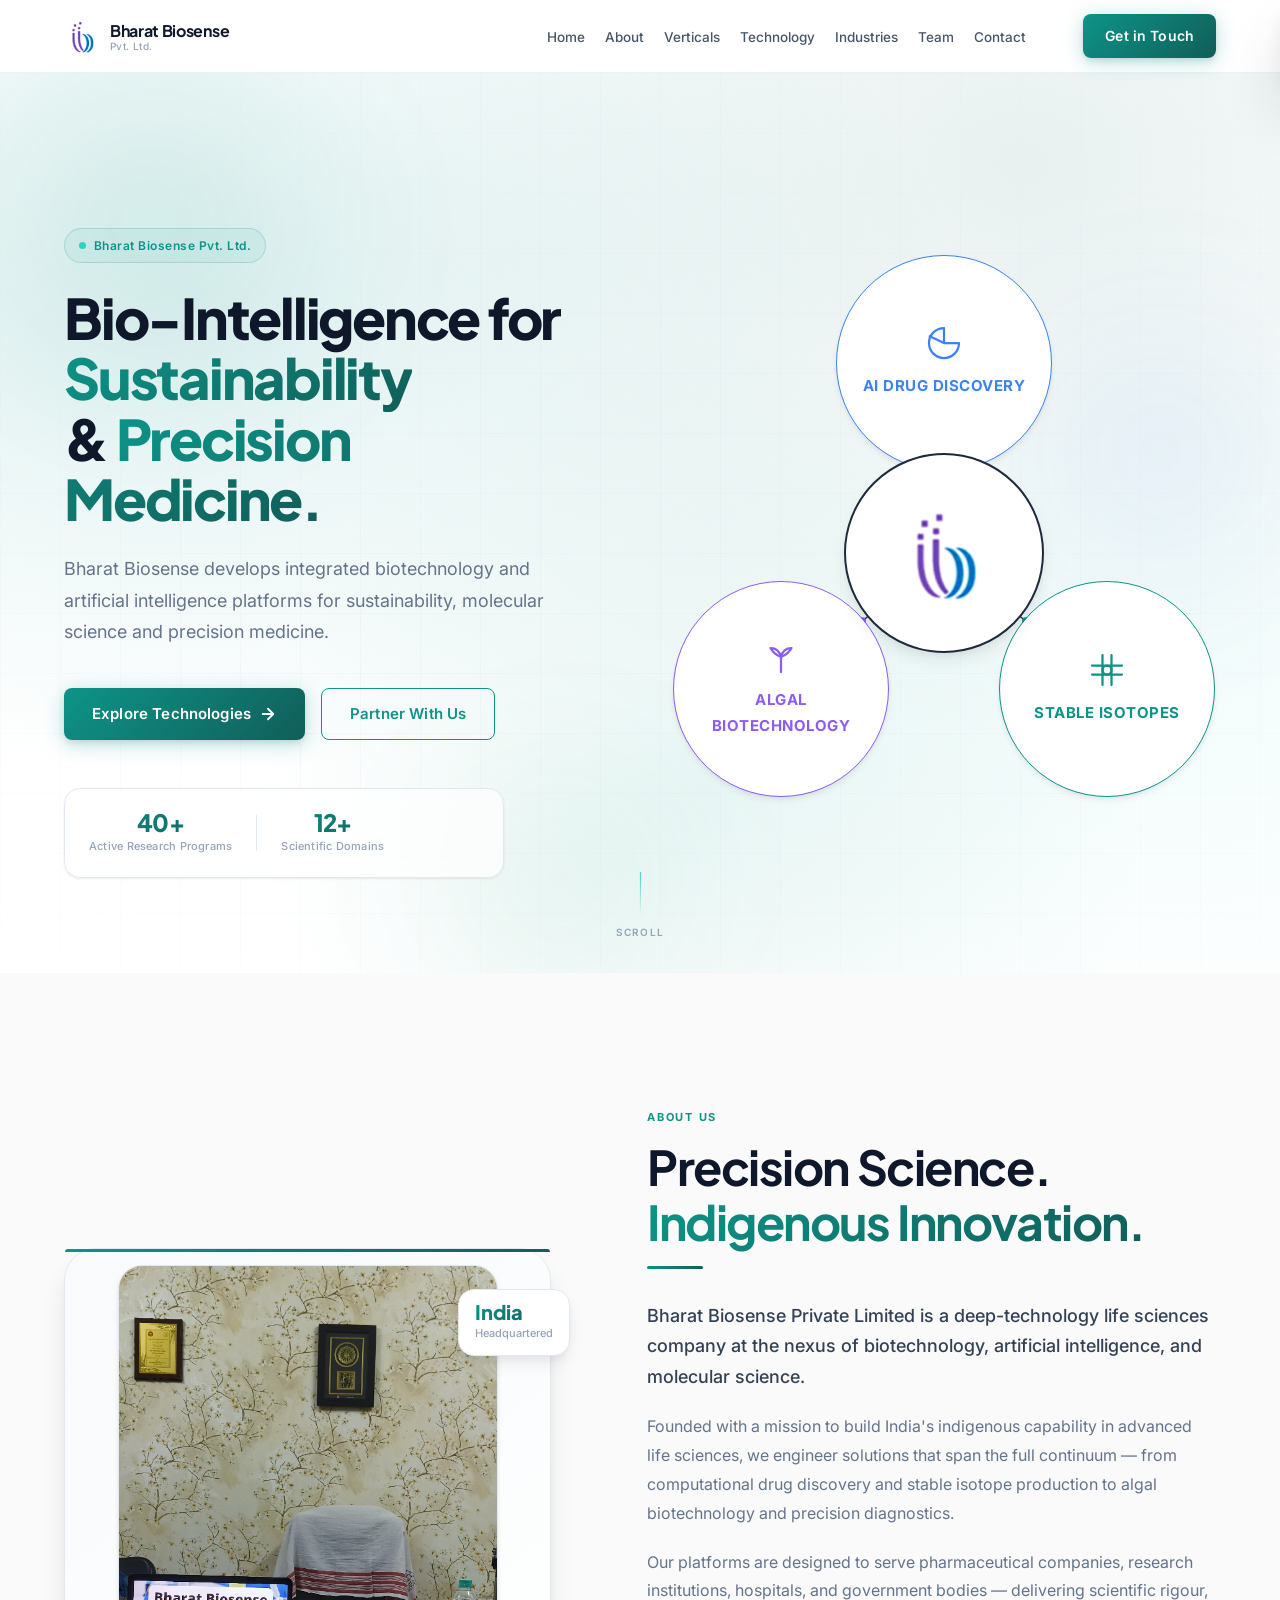
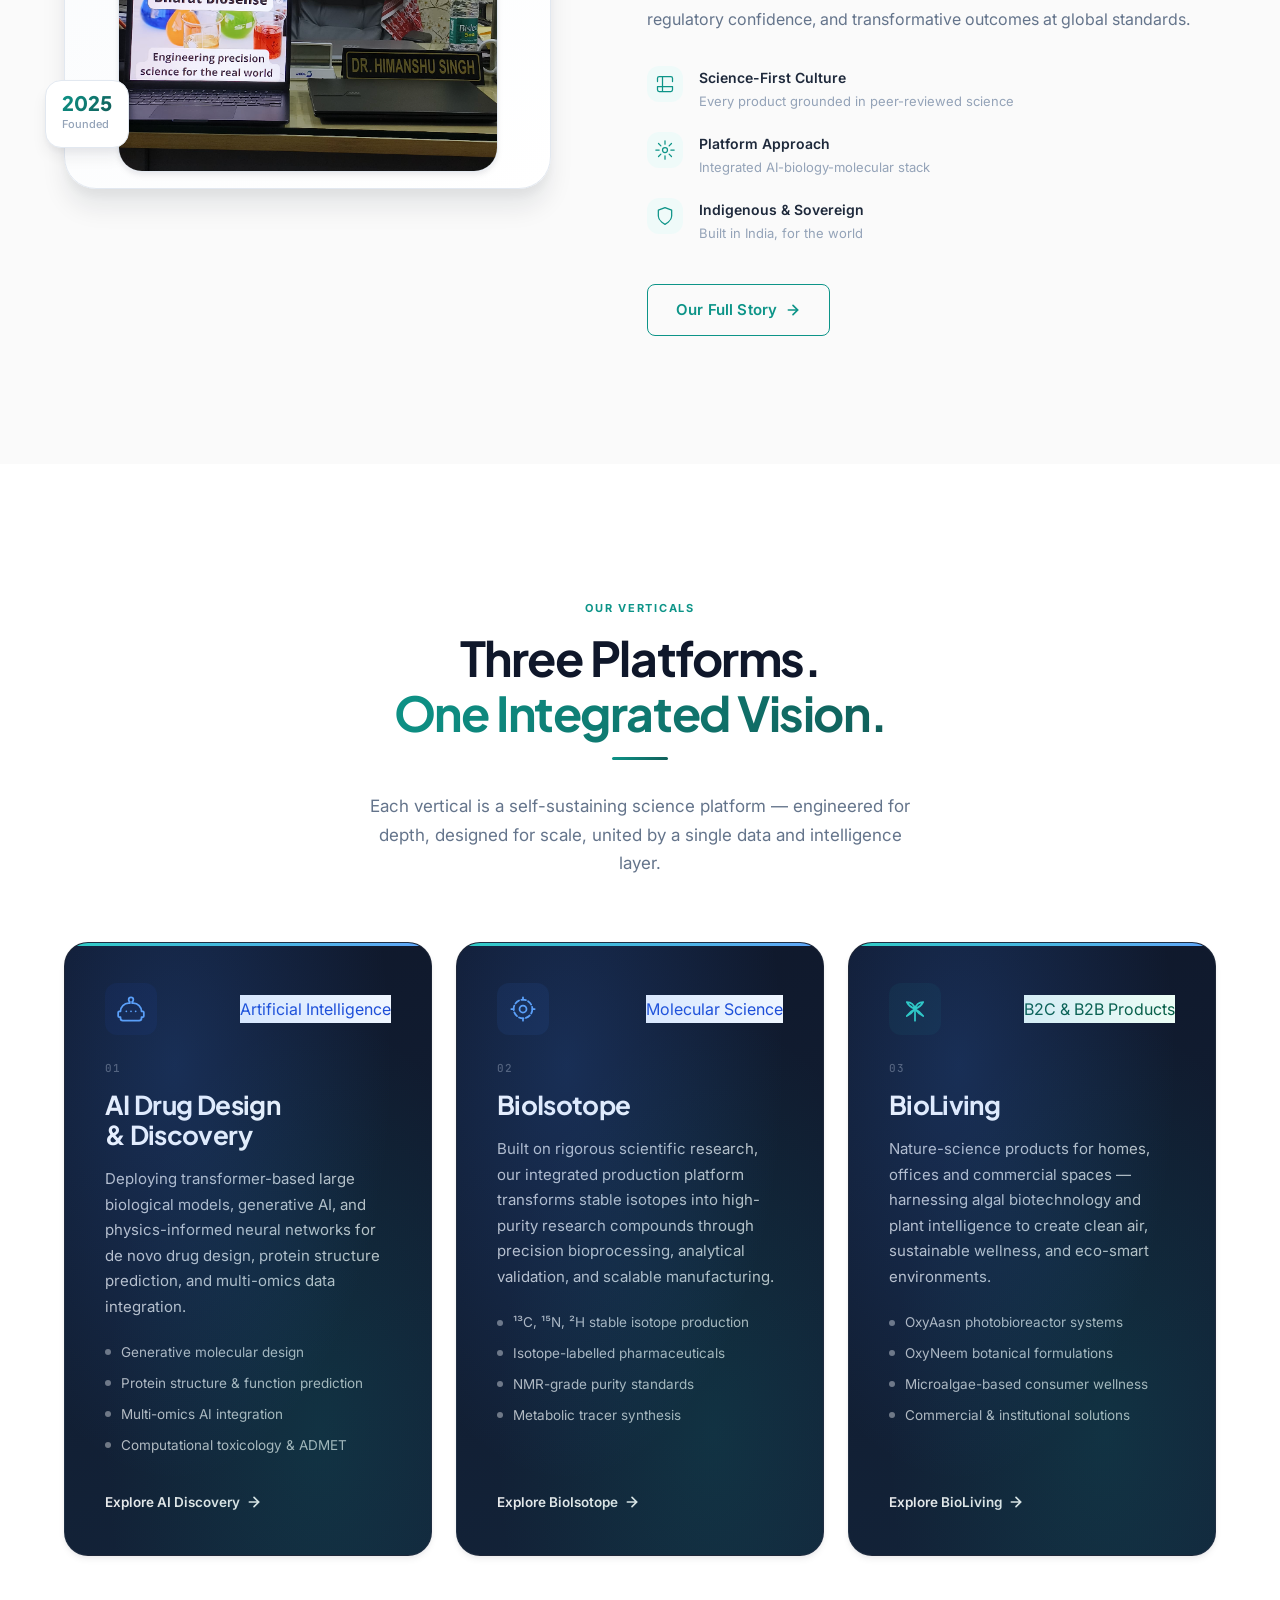
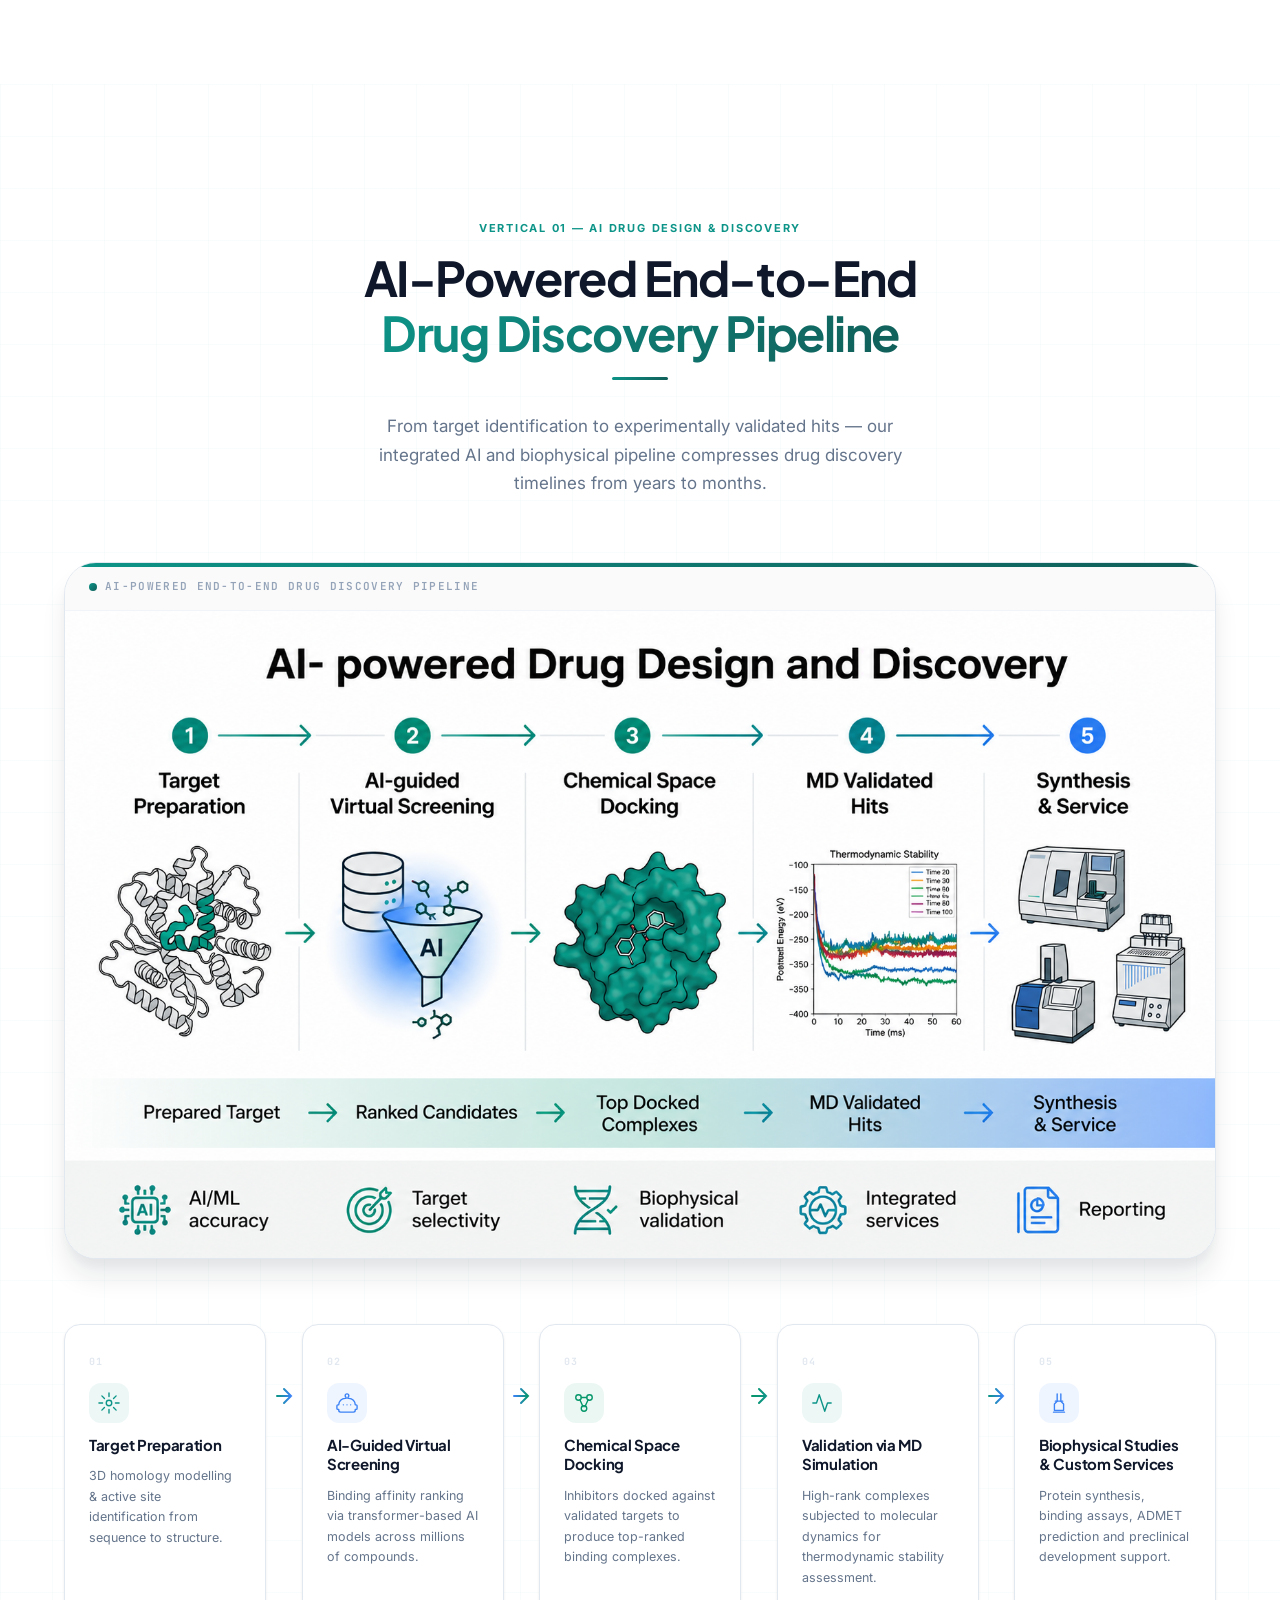
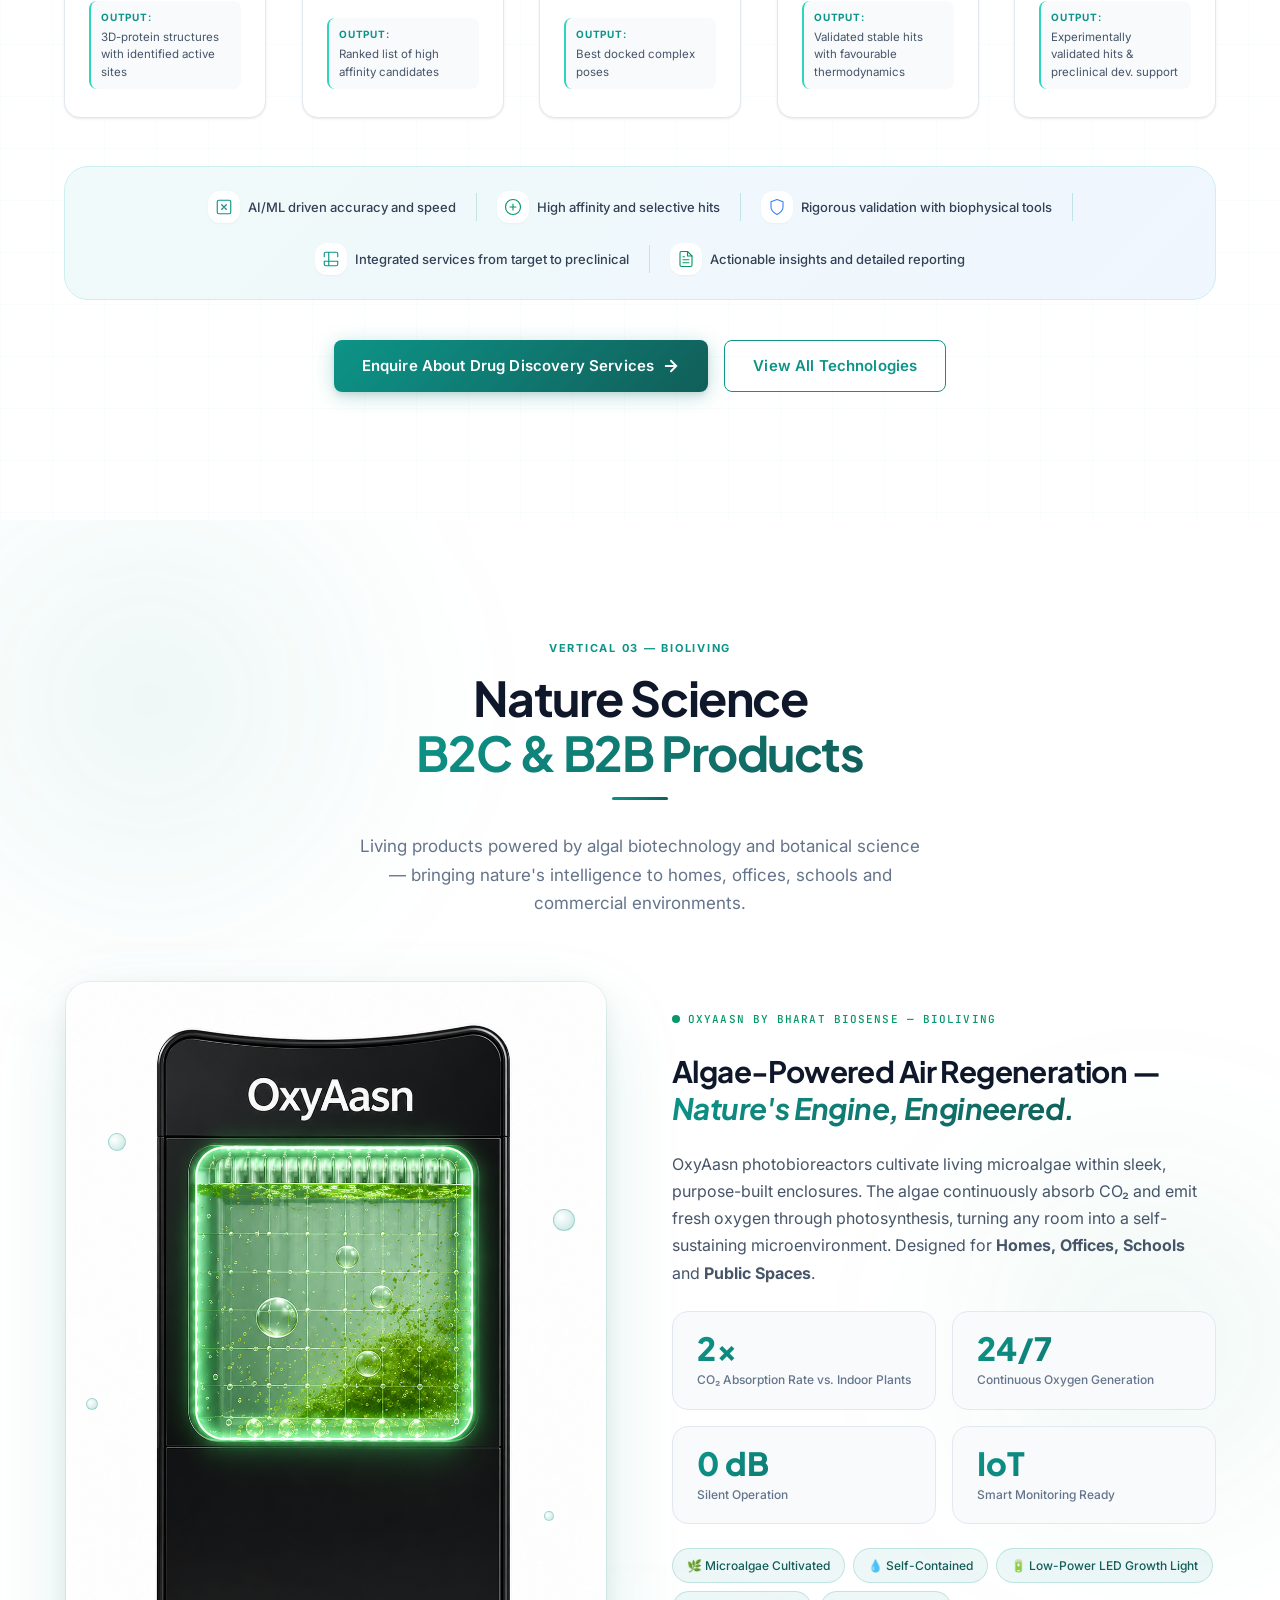
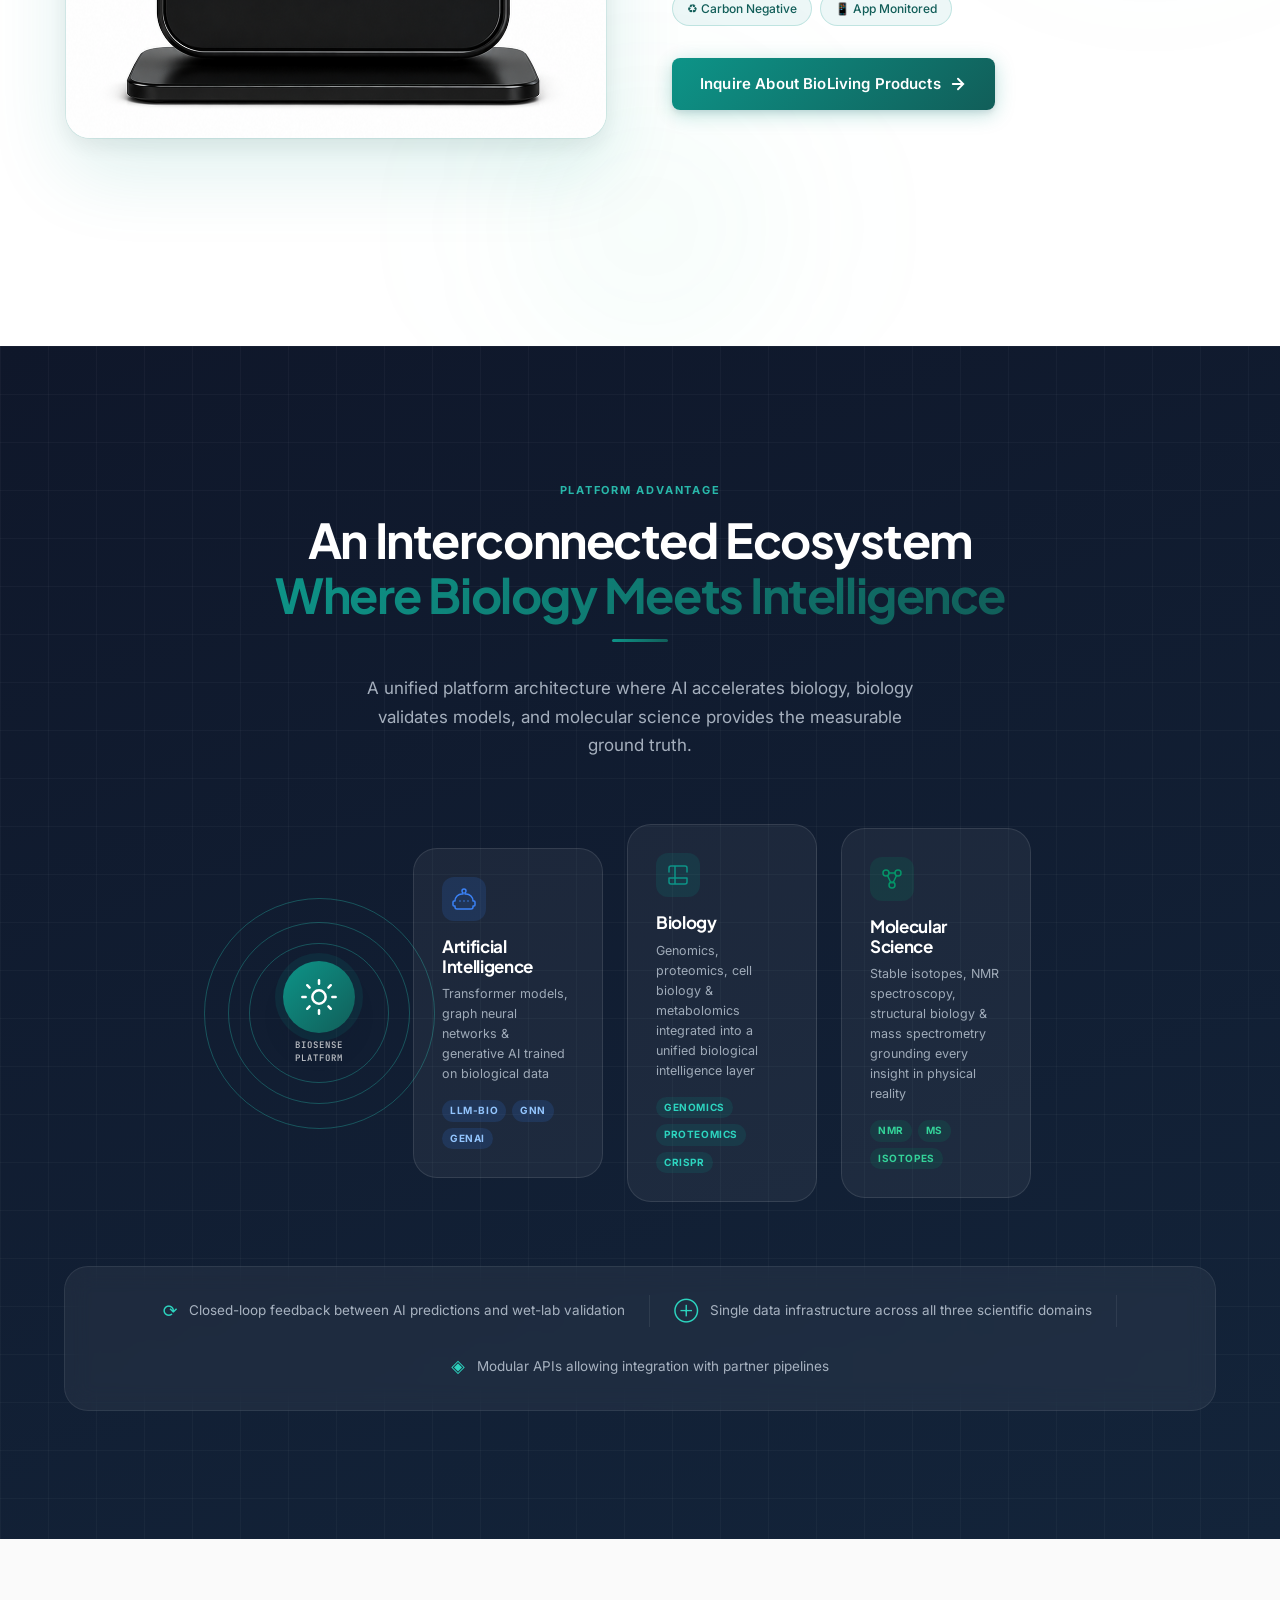
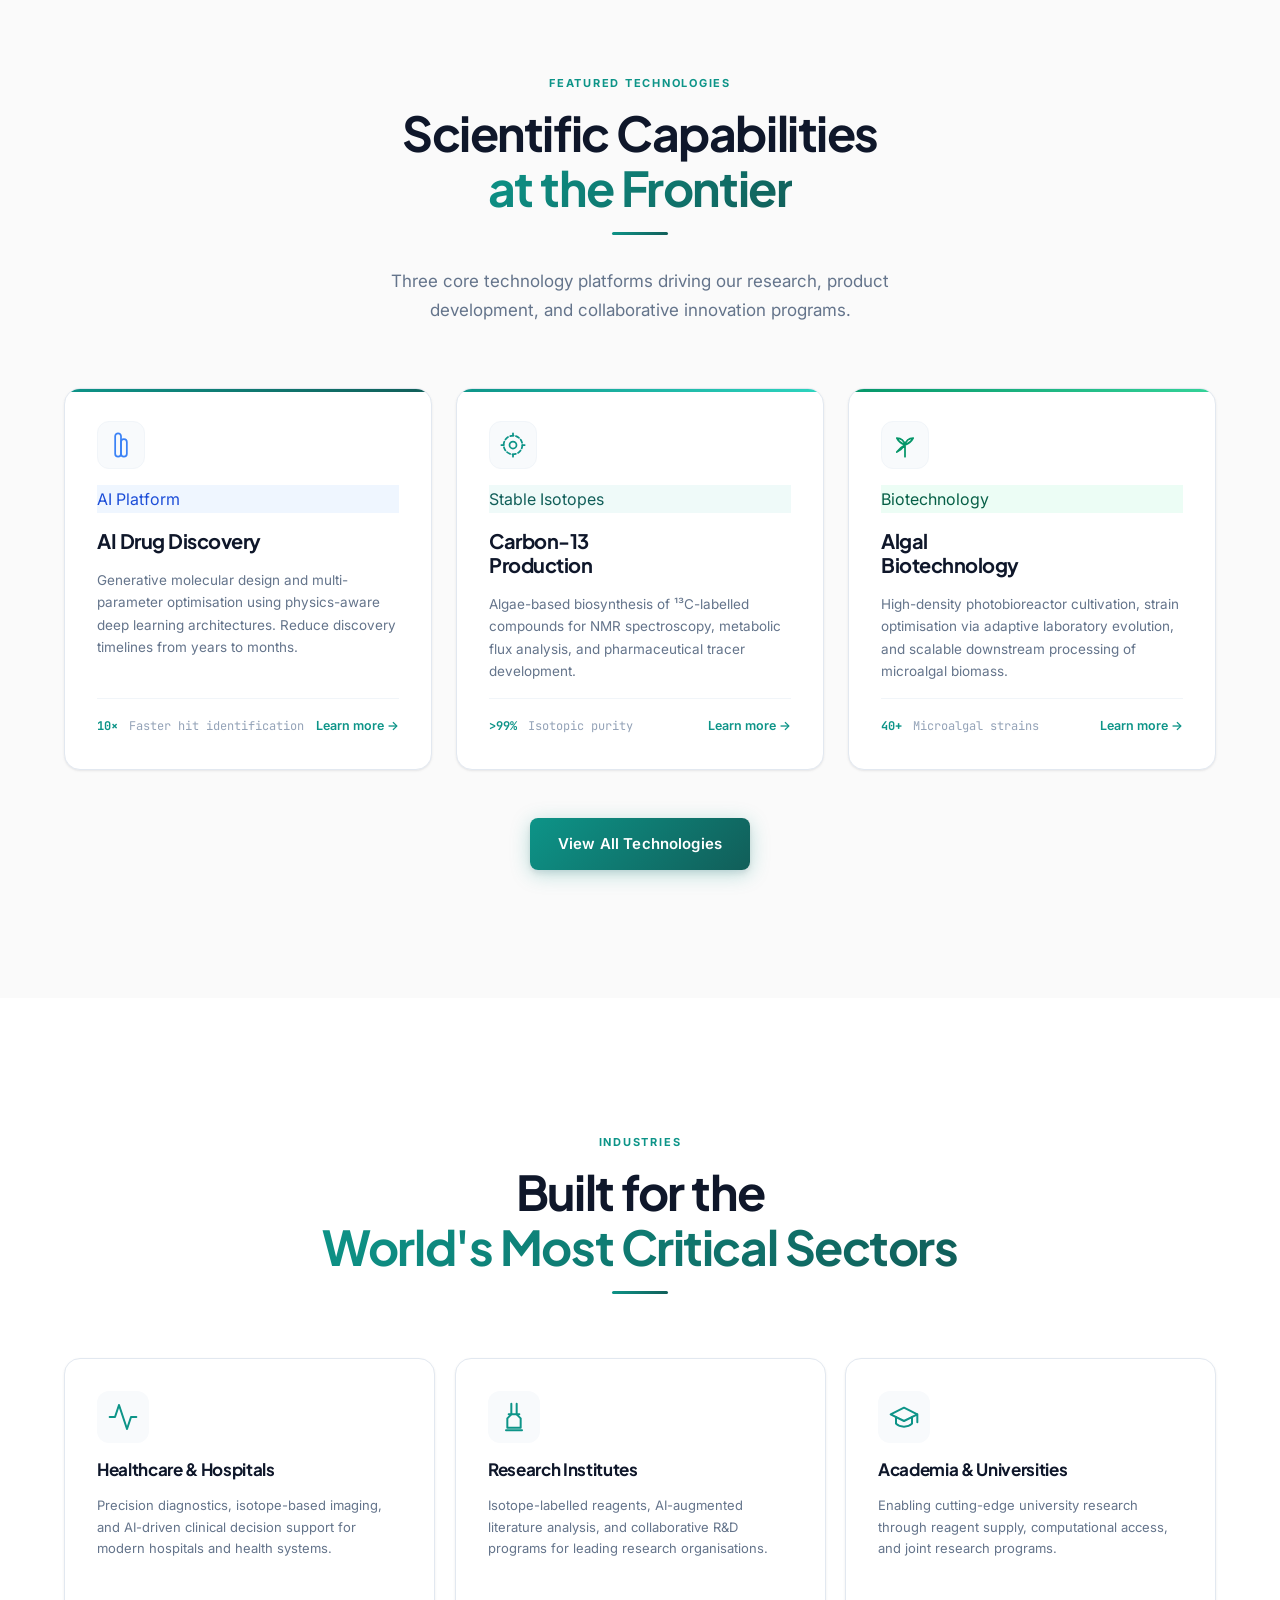
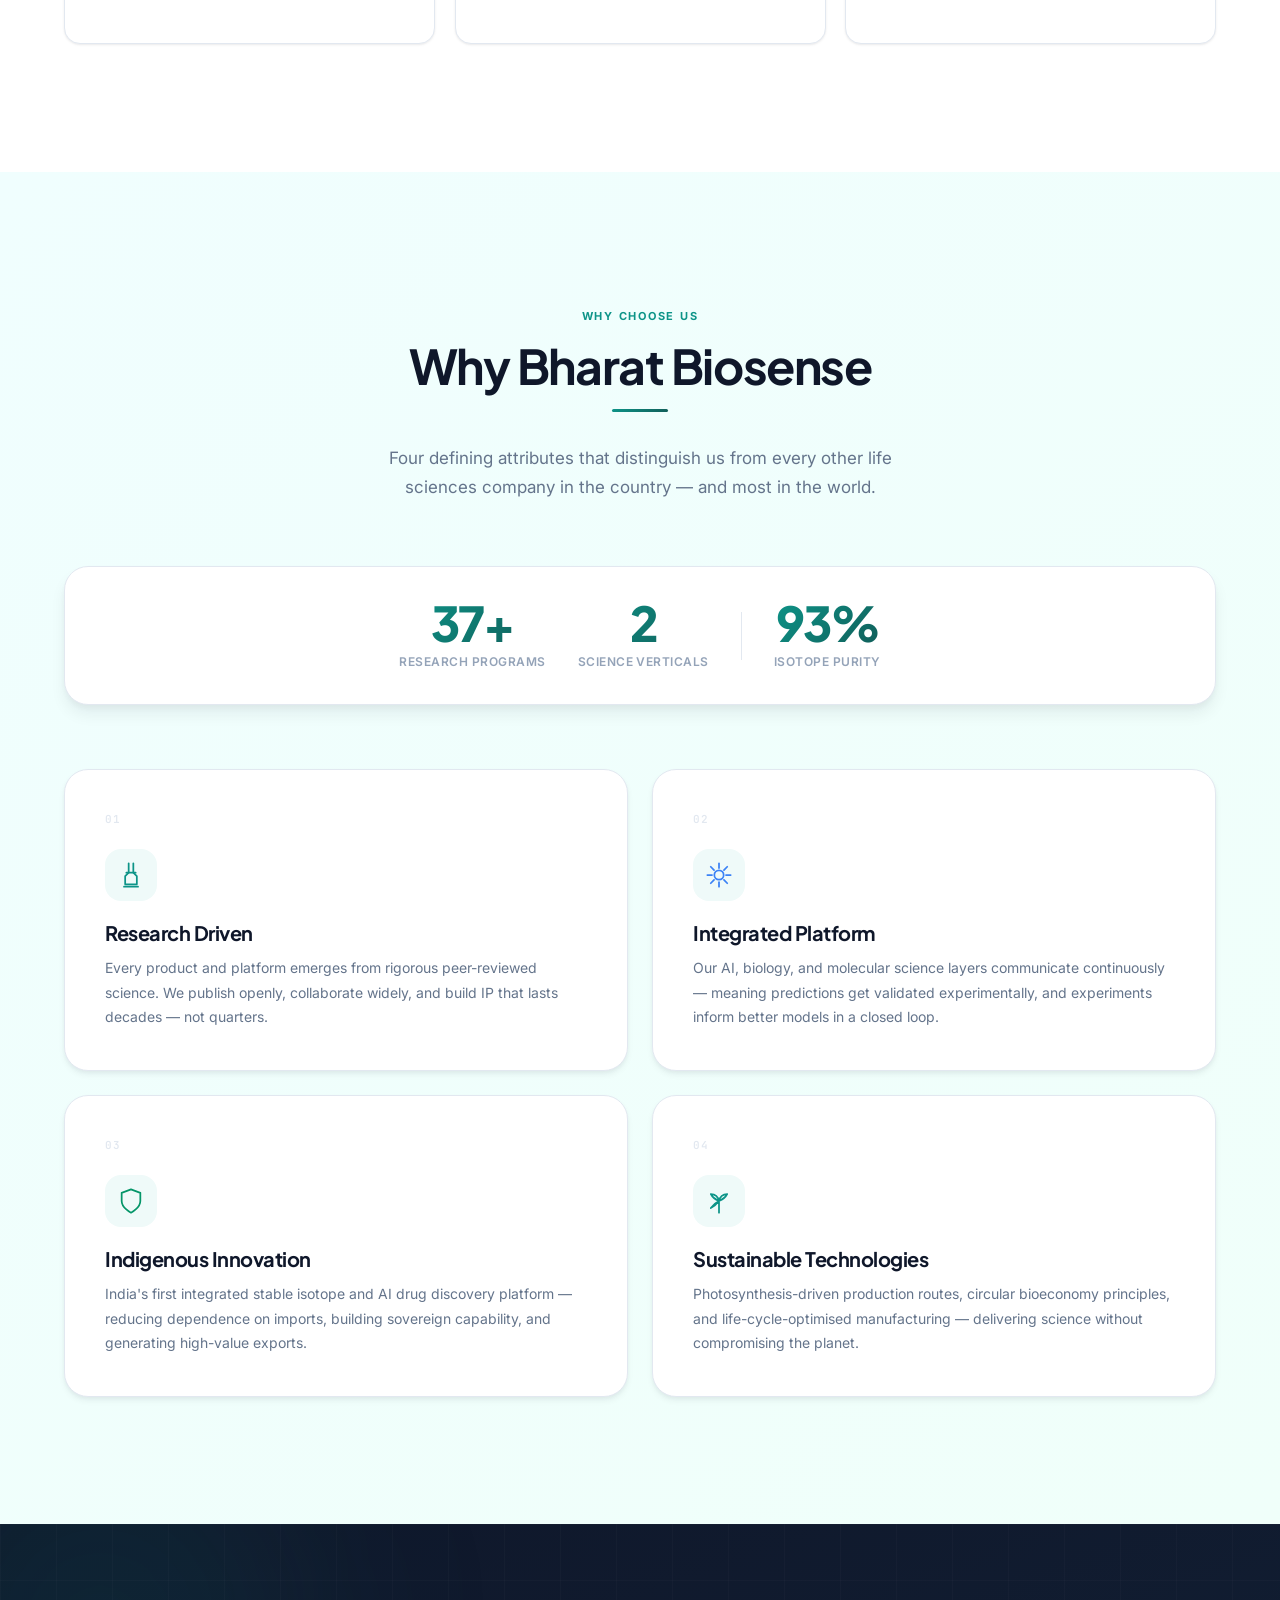
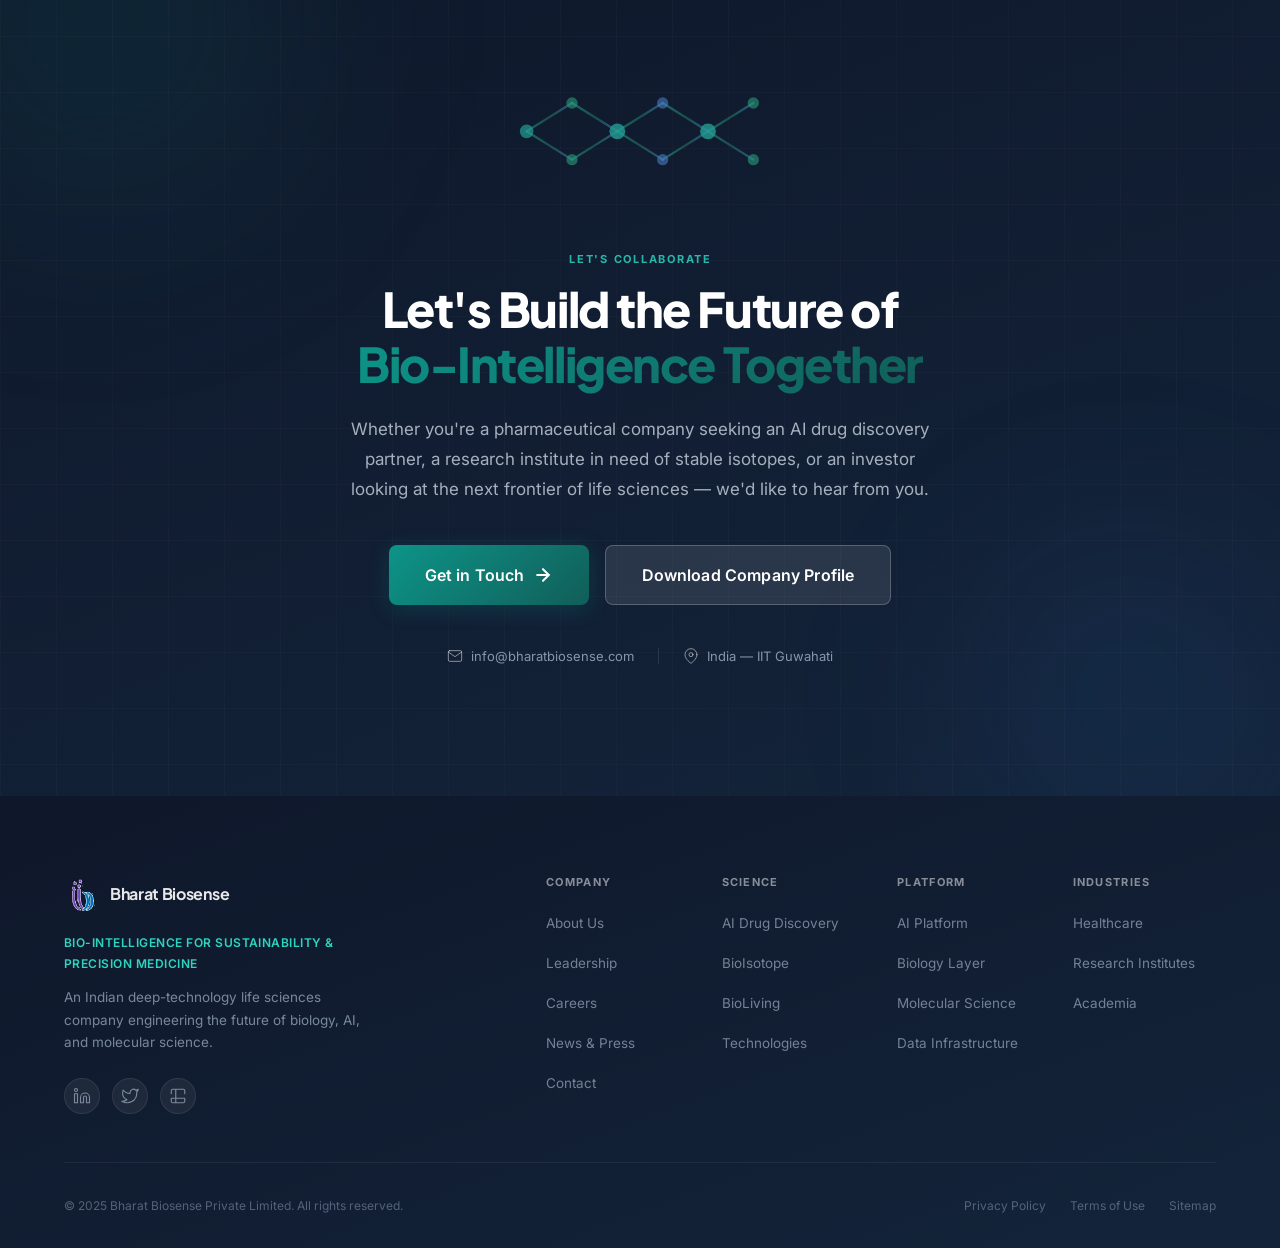
==== index.html @ 7d3f92f1 "Initial commit" ====
<!DOCTYPE html>
<html lang="en">
<head>
  <meta charset="UTF-8" />
  <meta name="viewport" content="width=device-width, initial-scale=1.0" />
  <title>Bharat Biosense Pvt. Ltd. — AI-Powered Drug Discovery, Stable Isotopes & Algal Biotechnology</title>
  <meta name="description" content="Bharat Biosense develops integrated biotechnology and artificial intelligence platforms for sustainability, molecular science and precision medicine." />
  <meta property="og:title" content="Bharat Biosense — Bio-Intelligence for Sustainability & Precision Medicine" />
  <meta property="og:description" content="Integrated biotechnology and AI platforms transforming drug discovery, stable isotopes, and environmental sustainability." />
  <meta property="og:type" content="website" />
  <link rel="preconnect" href="https://fonts.googleapis.com" />
  <link rel="preconnect" href="https://fonts.gstatic.com" crossorigin />
  <link href="https://fonts.googleapis.com/css2?family=Inter:wght@300;400;500;600&family=JetBrains+Mono:wght@400;500&family=Plus+Jakarta+Sans:wght@400;500;600;700;800&display=swap" rel="stylesheet" />
  <link rel="stylesheet" href="css/tokens.css" />
  <link rel="stylesheet" href="css/base.css" />
  <link rel="stylesheet" href="css/components.css" />
  <link rel="stylesheet" href="css/nav.css" />
  <link rel="stylesheet" href="css/sections.css" />
  <link rel="stylesheet" href="css/animations.css" />
  <link rel="stylesheet" href="css/responsive.css" />
</head>
<body>

  <!-- Skip to content -->
  <a href="#main-content" class="skip-link">Skip to main content</a>

  <!-- Dynamic Scroll Progress Indicator -->
  <div class="scroll-progress-bar" id="scroll-progress-bar" aria-hidden="true"></div>

  <!-- ═══════════════════════════════════════
       NAVIGATION
  ═══════════════════════════════════════ -->
  <header class="nav-wrapper" id="site-nav" role="banner">
    <nav class="nav-container" aria-label="Main navigation">
      <!-- Logo -->
      <a href="/" class="nav-logo" aria-label="Bharat Biosense — Home">
        <div class="nav-logo-icon" aria-hidden="true">
          <img src="assets/images/logo_transparent.png" alt="Bharat Biosense Logo" width="36" height="36" style="object-fit: contain;" />
        </div>
        <div class="nav-logo-text">
          <span class="nav-logo-name">Bharat Biosense</span>
          <span class="nav-logo-tag">Pvt. Ltd.</span>
        </div>
      </a>

      <!-- Desktop links -->
      <ul class="nav-links" role="list">
        <li><a href="#" class="nav-link nav-link-active">Home</a></li>
        <li><a href="#about" class="nav-link">About</a></li>
        <li><a href="#verticals" class="nav-link">Verticals</a></li>
        <li><a href="#platform" class="nav-link">Technology</a></li>
        <li><a href="#industries" class="nav-link">Industries</a></li>
        <li><a href="team.html" class="nav-link">Team</a></li>
        <li><a href="#cta" class="nav-link">Contact</a></li>
      </ul>

      <!-- CTA -->
      <div class="nav-actions">
        <a href="#cta" class="btn btn-primary btn-md" id="nav-cta">Get in Touch</a>
        <!-- Hamburger -->
        <button class="nav-hamburger" id="nav-hamburger" aria-expanded="false" aria-controls="mobile-menu" aria-label="Open menu">
          <span class="hamburger-line"></span>
          <span class="hamburger-line"></span>
          <span class="hamburger-line"></span>
        </button>
      </div>
    </nav>

    <!-- Mobile Menu -->
    <div class="mobile-menu" id="mobile-menu" role="dialog" aria-modal="true" aria-label="Mobile navigation">
      <div class="mobile-menu-header">
        <a href="/" class="nav-logo" aria-label="Bharat Biosense — Home">
          <div class="nav-logo-icon" aria-hidden="true">
            <img src="assets/images/logo_transparent.png" alt="Bharat Biosense Logo" width="36" height="36" style="object-fit: contain;" />
          </div>
          <span class="nav-logo-name">Bharat Biosense</span>
        </a>
        <button class="mobile-close" id="mobile-close" aria-label="Close menu">
          <svg width="24" height="24" viewBox="0 0 24 24" fill="none" stroke="currentColor" stroke-width="2" stroke-linecap="round"><line x1="18" y1="6" x2="6" y2="18"/><line x1="6" y1="6" x2="18" y2="18"/></svg>
        </button>
      </div>

      <!-- Mobile section categories -->
      <div class="mobile-menu-section">
        <div class="mobile-menu-category">Explore</div>
        <ul class="mobile-nav-links" role="list">
          <li>
            <a href="#" class="mobile-nav-link">
              <svg width="18" height="18" viewBox="0 0 24 24" fill="none" stroke="currentColor" stroke-width="1.5" stroke-linecap="round" aria-hidden="true"><path d="M3 9l9-7 9 7v11a2 2 0 0 1-2 2H5a2 2 0 0 1-2-2z"/><polyline points="9 22 9 12 15 12 15 22"/></svg>
              <span>Home</span>
            </a>
          </li>
          <li>
            <a href="#about" class="mobile-nav-link">
              <svg width="18" height="18" viewBox="0 0 24 24" fill="none" stroke="currentColor" stroke-width="1.5" stroke-linecap="round" aria-hidden="true"><circle cx="12" cy="8" r="4"/><path d="M4 20c0-4 3.6-7 8-7s8 3 8 7"/></svg>
              <span>About Us</span>
            </a>
          </li>
          <li>
            <a href="#verticals" class="mobile-nav-link">
              <svg width="18" height="18" viewBox="0 0 24 24" fill="none" stroke="currentColor" stroke-width="1.5" stroke-linecap="round" aria-hidden="true"><rect x="3" y="3" width="7" height="7"/><rect x="14" y="3" width="7" height="7"/><rect x="14" y="14" width="7" height="7"/><rect x="3" y="14" width="7" height="7"/></svg>
              <span>Our Verticals</span>
            </a>
          </li>
          <li>
            <a href="team.html" class="mobile-nav-link">
              <svg width="18" height="18" viewBox="0 0 24 24" fill="none" stroke="currentColor" stroke-width="1.5" stroke-linecap="round" aria-hidden="true"><path d="M17 21v-2a4 4 0 0 0-4-4H5a4 4 0 0 0-4 4v2"/><circle cx="9" cy="7" r="4"/><path d="M23 21v-2a4 4 0 0 0-3-3.87"/><path d="M16 3.13a4 4 0 0 1 0 7.75"/></svg>
              <span>Our Team</span>
            </a>
          </li>
        </ul>
      </div>

      <div class="mobile-menu-section">
        <div class="mobile-menu-category">Science</div>
        <ul class="mobile-nav-links" role="list">
          <li>
            <a href="#drug-discovery" class="mobile-nav-link">
              <svg width="18" height="18" viewBox="0 0 24 24" fill="none" stroke="#3B82F6" stroke-width="1.5" stroke-linecap="round" aria-hidden="true"><path d="M9.5 2A2.5 2.5 0 0 1 12 4.5v15a2.5 2.5 0 0 1-5 0v-15A2.5 2.5 0 0 1 9.5 2z"/><path d="M14.5 7A2.5 2.5 0 0 1 17 9.5v10a2.5 2.5 0 0 1-5 0v-10A2.5 2.5 0 0 1 14.5 7z"/></svg>
              <span>AI Drug Discovery</span>
            </a>
          </li>
          <li>
            <a href="#bioisotope-solution" class="mobile-nav-link">
              <svg width="18" height="18" viewBox="0 0 24 24" fill="none" stroke="#0D9488" stroke-width="1.5" stroke-linecap="round" aria-hidden="true"><circle cx="12" cy="12" r="3"/><circle cx="12" cy="12" r="8" stroke-dasharray="4 2"/></svg>
              <span>BioIsotope</span>
            </a>
          </li>
          <li>
            <a href="#bioliving" class="mobile-nav-link">
              <svg width="18" height="18" viewBox="0 0 24 24" fill="none" stroke="#059669" stroke-width="1.5" stroke-linecap="round" aria-hidden="true"><path d="M12 22V12"/><path d="M12 12C12 12 7 10 5 6c3 0 6 1.5 7 6z"/><path d="M12 12C12 12 17 10 19 6c-3 0-6 1.5-7 6z"/></svg>
              <span>BioLiving Products</span>
            </a>
          </li>
          <li>
            <a href="#platform" class="mobile-nav-link">
              <svg width="18" height="18" viewBox="0 0 24 24" fill="none" stroke="currentColor" stroke-width="1.5" stroke-linecap="round" aria-hidden="true"><circle cx="12" cy="12" r="4"/><path d="M12 2v2M12 20v2M2 12h2M20 12h2"/></svg>
              <span>Technology</span>
            </a>
          </li>
          <li>
            <a href="#industries" class="mobile-nav-link">
              <svg width="18" height="18" viewBox="0 0 24 24" fill="none" stroke="currentColor" stroke-width="1.5" stroke-linecap="round" aria-hidden="true"><rect x="2" y="7" width="20" height="14" rx="2"/><path d="M16 7V5a2 2 0 0 0-4 0v2M8 7V5a2 2 0 0 0-4 0v2"/></svg>
              <span>Industries</span>
            </a>
          </li>
        </ul>
      </div>

      <a href="#cta" class="btn btn-primary btn-lg mobile-cta">Get in Touch</a>
    </div>
    <div class="mobile-overlay" id="mobile-overlay"></div>
  </header>

  <!-- ═══════════════════════════════════════
       MAIN CONTENT
  ═══════════════════════════════════════ -->
  <main id="main-content">

    <!-- ══════════════════════════════════════
         SECTION 1 — HERO
    ══════════════════════════════════════ -->
    <section class="hero-section" id="hero" aria-label="Hero">
      <!-- Ambient background orbs -->
      <div class="hero-orbs" aria-hidden="true">
        <div class="orb orb-1"></div>
        <div class="orb orb-2"></div>
        <div class="orb orb-3"></div>
      </div>

      <!-- Mesh gradient bg -->
      <div class="hero-mesh" aria-hidden="true"></div>

      <div class="container hero-container">
        <!-- Left: Text content -->
        <div class="hero-content">
          <div class="hero-badge reveal-up" style="--delay:0ms">
            <span class="badge-dot" aria-hidden="true"></span>
            <span>Bharat Biosense Pvt. Ltd.</span>
          </div>

          <h1 class="hero-heading reveal-up" style="--delay:100ms">
            Bio-Intelligence for
            <span class="hero-heading-gradient">Sustainability</span><br/>
            &amp; <span class="hero-heading-gradient">Precision Medicine.</span>
          </h1>

          <p class="hero-subheading reveal-up" style="--delay:200ms">
            Bharat Biosense develops integrated biotechnology and artificial intelligence platforms for sustainability, molecular science and precision medicine.
          </p>

          <div class="hero-actions reveal-up" style="--delay:300ms">
            <a href="#platform" class="btn btn-primary btn-lg" id="hero-explore-btn">
              Explore Technologies
              <svg aria-hidden="true" width="18" height="18" viewBox="0 0 24 24" fill="none" stroke="currentColor" stroke-width="2.5" stroke-linecap="round" stroke-linejoin="round" class="btn-icon-trail"><path d="M5 12h14M12 5l7 7-7 7"/></svg>
            </a>
            <a href="#cta" class="btn btn-secondary btn-lg" id="hero-partner-btn">
              Partner With Us
            </a>
          </div>

          <!-- Sci-fi data strip -->
          <div class="hero-data-strip reveal-up" style="--delay:400ms" aria-label="Key metrics">
            <div class="data-item">
              <span class="data-number" data-target="40" data-suffix="+">0+</span>
              <span class="data-label">Active Research Programs</span>
            </div>
            <div class="data-divider" aria-hidden="true"></div>
            <div class="data-item">
              <span class="data-number" data-target="12" data-suffix="+">0+</span>
              <span class="data-label">Scientific Domains</span>
            </div>

          </div>
        </div>

        <!-- Right: Interactive Diagram -->
        <div class="hero-visual reveal-right" style="--delay:150ms">
          <div class="hero-diagram">
            <!-- Hub -->
            <div class="diagram-hub">
              <img src="assets/images/logo_transparent.png" alt="Bharat Biosense Logo" width="100" height="100" style="object-fit: contain;" />
            </div>

            <!-- SVG Lines -->
            <svg class="diagram-lines" viewBox="0 0 600 600" preserveAspectRatio="none">
              <!-- To Node 1 (AI Drug Discovery) -->
              <line x1="300" y1="300" x2="300" y2="70" class="diagram-line"/>
              <circle cx="300" cy="140" r="4" class="diagram-dot" fill="#3B82F6"/>
              <!-- To Node 2 (Stable Isotopes) -->
              <line x1="300" y1="300" x2="480" y2="450" class="diagram-line"/>
              <circle cx="390" cy="375" r="4" class="diagram-dot" fill="#0D9488"/>
              <!-- To Node 6 (Algal Biotechnology) -->
              <line x1="300" y1="300" x2="120" y2="450" class="diagram-line"/>
              <circle cx="210" cy="375" r="4" class="diagram-dot" fill="#8B5CF6"/>
            </svg>

            <div class="diagram-node node-1">
              <svg width="36" height="36" viewBox="0 0 24 24" fill="none" stroke="#3B82F6" stroke-width="1.5" stroke-linecap="round" stroke-linejoin="round"><path d="M12 2a10 10 0 1 0 10 10H12V2z"/><path d="M12 12L2.5 7.5"/></svg>
              <div class="diagram-node-title">AI Drug Discovery</div>
            </div>
            
            <div class="diagram-node node-2">
              <svg width="36" height="36" viewBox="0 0 24 24" fill="none" stroke="#0D9488" stroke-width="1.5" stroke-linecap="round" stroke-linejoin="round"><path d="M9 2v20M15 2v20M2 9h20M2 15h20"/><circle cx="12" cy="12" r="3"/></svg>
              <div class="diagram-node-title">Stable Isotopes</div>
            </div>

            <div class="diagram-node node-6">
              <svg width="36" height="36" viewBox="0 0 24 24" fill="none" stroke="#8B5CF6" stroke-width="1.5" stroke-linecap="round" stroke-linejoin="round"><path d="M12 22V12"/><path d="M12 12C12 12 7 10 5 6c3 0 6 1.5 7 6z"/><path d="M12 12C12 12 17 10 19 6c-3 0-6 1.5-7 6z"/></svg>
              <div class="diagram-node-title">Algal Biotechnology</div>
            </div>
          </div>
        </div>

          </div>
        </div>
      </div>

      <!-- Scroll indicator -->
      <div class="scroll-indicator" aria-hidden="true">
        <div class="scroll-indicator-line"></div>
        <span>Scroll</span>
      </div>
    </section>

    <!-- ══════════════════════════════════════
         SECTION 2 — ABOUT
    ══════════════════════════════════════ -->
    <section class="about-section section-alt" id="about" aria-label="About Bharat Biosense">
      <div class="container">
        <div class="about-grid">
          <!-- Left: Visual panel -->
          <div class="about-visual reveal-left">
            <div class="about-visual-card">
              <!-- Precision Science & Indigenous Innovation Visual -->
              <img
                src="assets/images/precision_science_biotech.jpg"
                alt="Scientist working with glowing holographic DNA double helix and bioreactors in a modern biotechnology laboratory in India"
                class="about-visual-img"
                loading="lazy"
                width="768"
                height="1024"
              />

              <!-- Overlay stat chips -->
              <div class="about-stat-chip about-stat-chip-1">
                <span class="asc-value">2025</span>
                <span class="asc-label">Founded</span>
              </div>
              <div class="about-stat-chip about-stat-chip-2">
                <span class="asc-value">India</span>
                <span class="asc-label">Headquartered</span>
              </div>
            </div>
          </div>

          <!-- Right: Text content -->
          <div class="about-content reveal-right">
            <div class="section-overline">About Us</div>
            <h2 class="section-heading">
              Precision Science.<br/>
              <span class="text-gradient">Indigenous Innovation.</span>
            </h2>
            <div class="section-divider"></div>
            <p class="about-lead">
              Bharat Biosense Private Limited is a deep-technology life sciences company at the nexus of biotechnology, artificial intelligence, and molecular science.
            </p>
            <p class="about-body">
              Founded with a mission to build India's indigenous capability in advanced life sciences, we engineer solutions that span the full continuum — from computational drug discovery and stable isotope production to algal biotechnology and precision diagnostics.
            </p>
            <p class="about-body">
              Our platforms are designed to serve pharmaceutical companies, research institutions, hospitals, and government bodies — delivering scientific rigour, regulatory confidence, and transformative outcomes at global standards.
            </p>

            <div class="about-pillars">
              <div class="pillar-item">
                <div class="pillar-icon" aria-hidden="true">
                  <svg width="20" height="20" viewBox="0 0 24 24" fill="none" stroke="currentColor" stroke-width="1.5" stroke-linecap="round" stroke-linejoin="round"><path d="M9 3H5a2 2 0 0 0-2 2v4m6-6h10a2 2 0 0 1 2 2v4M9 3v18m0 0h10a2 2 0 0 0 2-2v-4M9 21H5a2 2 0 0 1-2-2v-4m0 0h18"/></svg>
                </div>
                <div>
                  <div class="pillar-title">Science-First Culture</div>
                  <div class="pillar-desc">Every product grounded in peer-reviewed science</div>
                </div>
              </div>
              <div class="pillar-item">
                <div class="pillar-icon" aria-hidden="true">
                  <svg width="20" height="20" viewBox="0 0 24 24" fill="none" stroke="currentColor" stroke-width="1.5" stroke-linecap="round" stroke-linejoin="round"><circle cx="12" cy="12" r="3"/><path d="M12 1v4M12 19v4M4.22 4.22l2.83 2.83M16.95 16.95l2.83 2.83M1 12h4M19 12h4M4.22 19.78l2.83-2.83M16.95 7.05l2.83-2.83"/></svg>
                </div>
                <div>
                  <div class="pillar-title">Platform Approach</div>
                  <div class="pillar-desc">Integrated AI-biology-molecular stack</div>
                </div>
              </div>
              <div class="pillar-item">
                <div class="pillar-icon" aria-hidden="true">
                  <svg width="20" height="20" viewBox="0 0 24 24" fill="none" stroke="currentColor" stroke-width="1.5" stroke-linecap="round" stroke-linejoin="round"><path d="M12 22s8-4 8-10V5l-8-3-8 3v7c0 6 8 10 8 10z"/></svg>
                </div>
                <div>
                  <div class="pillar-title">Indigenous &amp; Sovereign</div>
                  <div class="pillar-desc">Built in India, for the world</div>
                </div>
              </div>
            </div>

            <a href="#" class="btn btn-secondary btn-lg about-cta">
              Our Full Story
              <svg aria-hidden="true" width="16" height="16" viewBox="0 0 24 24" fill="none" stroke="currentColor" stroke-width="2.5" stroke-linecap="round" class="btn-icon-trail"><path d="M5 12h14M12 5l7 7-7 7"/></svg>
            </a>
          </div>
        </div>
      </div>
    </section>

    <!-- ══════════════════════════════════════
         SECTION 3 — THREE VERTICALS
    ══════════════════════════════════════ -->
    <section class="verticals-section" id="verticals" aria-label="Business Verticals">
      <div class="container">
        <div class="section-header-centered reveal-up">
          <div class="section-overline">Our Verticals</div>
          <h2 class="section-heading">Three Platforms.<br/><span class="text-gradient">One Integrated Vision.</span></h2>
          <div class="section-divider"></div>
          <p class="section-descriptor">Each vertical is a self-sustaining science platform — engineered for depth, designed for scale, united by a single data and intelligence layer.</p>
        </div>

        <div class="verticals-grid">
          <!-- 01 — AI Drug Design & Discovery (featured) -->
          <article class="vertical-card vertical-card-featured reveal-up" style="--delay:0ms" id="vertical-bioai">
            <div class="vertical-card-featured-bg" aria-hidden="true"></div>
            <div class="vertical-card-top">
              <div class="vertical-icon-wrap vertical-icon-blue" aria-hidden="true">
                <svg width="28" height="28" viewBox="0 0 24 24" fill="none" stroke="#60A5FA" stroke-width="1.5" stroke-linecap="round" stroke-linejoin="round">
                  <path d="M12 2a2 2 0 0 1 2 2c0 .74-.4 1.39-1 1.73V7h1a7 7 0 0 1 7 7h1a1 1 0 0 1 1 1v3a1 1 0 0 1-1 1h-1v1a2 2 0 0 1-2 2H5a2 2 0 0 1-2-2v-1H2a1 1 0 0 1-1-1v-3a1 1 0 0 1 1-1h1a7 7 0 0 1 7-7h1V5.73c-.6-.34-1-.99-1-1.73a2 2 0 0 1 2-2z"/>
                  <path d="M8 14v.01M12 14v.01M16 14v.01"/>
                </svg>
              </div>
              <div class="vertical-tag tag-blue">Artificial Intelligence</div>
            </div>
            <div class="vertical-number vertical-number-white" aria-hidden="true">01</div>
            <h3 class="vertical-title vertical-title-white">AI Drug Design<br/>&amp; Discovery</h3>
            <p class="vertical-desc vertical-desc-white">Deploying transformer-based large biological models, generative AI, and physics-informed neural networks for de novo drug design, protein structure prediction, and multi-omics data integration.</p>
            <ul class="vertical-features vertical-features-white" aria-label="AI Drug Discovery features">
              <li>Generative molecular design</li>
              <li>Protein structure &amp; function prediction</li>
              <li>Multi-omics AI integration</li>
              <li>Computational toxicology &amp; ADMET</li>
            </ul>
            <div class="vertical-card-footer">
              <a href="#drug-discovery" class="vertical-link vertical-link-white">
                Explore AI Discovery
                <svg aria-hidden="true" width="16" height="16" viewBox="0 0 24 24" fill="none" stroke="currentColor" stroke-width="2.5" stroke-linecap="round"><path d="M5 12h14M12 5l7 7-7 7"/></svg>
              </a>
            </div>
          </article>

          <!-- 02 — BioIsotope -->
          <article class="vertical-card vertical-card-featured reveal-up" style="--delay:100ms" id="vertical-bioisotope">
            <div class="vertical-card-featured-bg" aria-hidden="true"></div>
            <div class="vertical-card-top">
              <div class="vertical-icon-wrap vertical-icon-blue-light" aria-hidden="true">
                <svg width="28" height="28" viewBox="0 0 24 24" fill="none" stroke="#60A5FA" stroke-width="1.5" stroke-linecap="round" stroke-linejoin="round">
                  <circle cx="12" cy="12" r="3"/>
                  <circle cx="12" cy="12" r="8" stroke-dasharray="4 2"/>
                  <path d="M12 2v2M12 20v2M2 12h2M20 12h2"/>
                </svg>
              </div>
              <div class="vertical-tag tag-blue">Molecular Science</div>
            </div>
            <div class="vertical-number vertical-number-white" aria-hidden="true">02</div>
            <h3 class="vertical-title vertical-title-white">BioIsotope</h3>
            <p class="vertical-desc vertical-desc-white">Built on rigorous scientific research, our integrated production platform transforms stable isotopes into high-purity research compounds through precision bioprocessing, analytical validation, and scalable manufacturing.</p>
            <ul class="vertical-features vertical-features-white" aria-label="BioIsotope features">
              <li>¹³C, ¹⁵N, ²H stable isotope production</li>
              <li>Isotope-labelled pharmaceuticals</li>
              <li>NMR-grade purity standards</li>
              <li>Metabolic tracer synthesis</li>
            </ul>
            <div class="vertical-card-footer">
              <a href="#bioisotope-solution" class="vertical-link vertical-link-white">
                Explore BioIsotope
                <svg aria-hidden="true" width="16" height="16" viewBox="0 0 24 24" fill="none" stroke="currentColor" stroke-width="2.5" stroke-linecap="round"><path d="M5 12h14M12 5l7 7-7 7"/></svg>
              </a>
            </div>
          </article>

          <!-- 03 — BioLiving -->
          <article class="vertical-card vertical-card-featured reveal-up" style="--delay:200ms" id="vertical-bioliving">
            <div class="vertical-card-featured-bg" aria-hidden="true"></div>
            <div class="vertical-card-top">
              <div class="vertical-icon-wrap vertical-icon-teal" aria-hidden="true">
                <svg width="28" height="28" viewBox="0 0 24 24" fill="none" stroke="#2DD4BF" stroke-width="1.5" stroke-linecap="round" stroke-linejoin="round">
                  <path d="M12 22V12"/>
                  <path d="M12 12C12 12 7 10 5 6c3 0 6 1.5 7 6z"/>
                  <path d="M12 12C12 12 17 10 19 6c-3 0-6 1.5-7 6z"/>
                  <path d="M12 12C12 12 9 16 5 18c2-3 5-5 7-6z"/>
                  <path d="M12 12C12 12 15 16 19 18c-2-3-5-5-7-6z"/>
                </svg>
              </div>
              <div class="vertical-tag tag-emerald">B2C &amp; B2B Products</div>
            </div>
            <div class="vertical-number vertical-number-white" aria-hidden="true">03</div>
            <h3 class="vertical-title vertical-title-white">BioLiving</h3>
            <p class="vertical-desc vertical-desc-white">Nature-science products for homes, offices and commercial spaces — harnessing algal biotechnology and plant intelligence to create clean air, sustainable wellness, and eco-smart environments.</p>
            <ul class="vertical-features vertical-features-white" aria-label="BioLiving features">
              <li>OxyAasn photobioreactor systems</li>
              <li>OxyNeem botanical formulations</li>
              <li>Microalgae-based consumer wellness</li>
              <li>Commercial &amp; institutional solutions</li>
            </ul>
            <div class="vertical-card-footer">
              <a href="#bioliving" class="vertical-link vertical-link-white">
                Explore BioLiving
                <svg aria-hidden="true" width="16" height="16" viewBox="0 0 24 24" fill="none" stroke="currentColor" stroke-width="2.5" stroke-linecap="round"><path d="M5 12h14M12 5l7 7-7 7"/></svg>
              </a>
            </div>
          </article>
        </div>
      </div>
    </section>

    <!-- ══════════════════════════════════════
         SECTION 4 — AI DRUG DISCOVERY PIPELINE
    ══════════════════════════════════════ -->
    <section class="pipeline-section" id="drug-discovery" aria-label="AI Drug Discovery Pipeline">
      <!-- Background decoration -->
      <div class="pipeline-bg-mesh" aria-hidden="true"></div>

      <div class="container">
        <!-- Section header -->
        <div class="section-header-centered reveal-up">
          <div class="section-overline">Vertical 01 — AI Drug Design &amp; Discovery</div>
          <h2 class="section-heading">AI-Powered End-to-End<br/><span class="text-gradient">Drug Discovery Pipeline</span></h2>
          <div class="section-divider"></div>
          <p class="section-descriptor">From target identification to experimentally validated hits — our integrated AI and biophysical pipeline compresses drug discovery timelines from years to months.</p>
        </div>

        <!-- Pipeline image showcase -->
        <div class="pipeline-image-frame reveal-up" style="--delay:100ms">
          <div class="pipeline-image-label" aria-hidden="true">
            <div class="pil-dot"></div>
            <span>AI-POWERED END-TO-END DRUG DISCOVERY PIPELINE</span>
          </div>
          <img
            src="assets/images/ai_drug_discovery_pipeline.jpg"
            alt="Five-step AI-powered drug discovery pipeline: Target Preparation, AI-guided Virtual Screening, Chemical Space Docking, MD Simulation Validation, and Biophysical Studies"
            class="pipeline-img"
            loading="eager"
            width="1400"
            height="788"
          />
        </div>

        <!-- 5 steps pipeline cards -->
        <div class="pipeline-steps" aria-label="Pipeline steps">

          <div class="pipeline-step reveal-up" style="--delay:0ms" id="pipeline-step-1">
            <div class="ps-number">01</div>
            <div class="ps-icon-wrap" aria-hidden="true">
              <svg width="22" height="22" viewBox="0 0 24 24" fill="none" stroke="#0D9488" stroke-width="1.5" stroke-linecap="round" stroke-linejoin="round"><circle cx="12" cy="12" r="3"/><path d="M12 1v4M12 19v4M4.22 4.22l2.83 2.83M16.95 16.95l2.83 2.83M1 12h4M19 12h4M4.22 19.78l2.83-2.83M16.95 7.05l2.83-2.83"/></svg>
            </div>
            <h3 class="ps-title">Target Preparation</h3>
            <p class="ps-desc">3D homology modelling &amp; active site identification from sequence to structure.</p>
            <div class="ps-output">
              <span class="ps-output-label">Output:</span>
              <span class="ps-output-val">3D-protein structures with identified active sites</span>
            </div>
          </div>

          <div class="pipeline-arrow" aria-hidden="true">
            <svg width="24" height="24" viewBox="0 0 24 24" fill="none" stroke="url(#pa-grad)" stroke-width="2" stroke-linecap="round"><path d="M5 12h14M12 5l7 7-7 7"/><defs><linearGradient id="pa-grad" x1="0%" y1="0%" x2="100%" y2="0%"><stop offset="0%" stop-color="#0D9488"/><stop offset="100%" stop-color="#3B82F6"/></linearGradient></defs></svg>
          </div>

          <div class="pipeline-step reveal-up" style="--delay:80ms" id="pipeline-step-2">
            <div class="ps-number">02</div>
            <div class="ps-icon-wrap ps-icon-blue" aria-hidden="true">
              <svg width="22" height="22" viewBox="0 0 24 24" fill="none" stroke="#3B82F6" stroke-width="1.5" stroke-linecap="round" stroke-linejoin="round"><path d="M12 2a2 2 0 0 1 2 2c0 .74-.4 1.39-1 1.73V7h1a7 7 0 0 1 7 7h1a1 1 0 0 1 1 1v3a1 1 0 0 1-1 1h-1v1a2 2 0 0 1-2 2H5a2 2 0 0 1-2-2v-1H2a1 1 0 0 1-1-1v-3a1 1 0 0 1 1-1h1a7 7 0 0 1 7-7h1V5.73c-.6-.34-1-.99-1-1.73a2 2 0 0 1 2-2z"/><path d="M8 14v.01M12 14v.01M16 14v.01"/></svg>
            </div>
            <h3 class="ps-title">AI-Guided Virtual Screening</h3>
            <p class="ps-desc">Binding affinity ranking via transformer-based AI models across millions of compounds.</p>
            <div class="ps-output">
              <span class="ps-output-label">Output:</span>
              <span class="ps-output-val">Ranked list of high affinity candidates</span>
            </div>
          </div>

          <div class="pipeline-arrow" aria-hidden="true">
            <svg width="24" height="24" viewBox="0 0 24 24" fill="none" stroke="url(#pa-grad2)" stroke-width="2" stroke-linecap="round"><path d="M5 12h14M12 5l7 7-7 7"/><defs><linearGradient id="pa-grad2" x1="0%" y1="0%" x2="100%" y2="0%"><stop offset="0%" stop-color="#3B82F6"/><stop offset="100%" stop-color="#059669"/></linearGradient></defs></svg>
          </div>

          <div class="pipeline-step reveal-up" style="--delay:160ms" id="pipeline-step-3">
            <div class="ps-number">03</div>
            <div class="ps-icon-wrap ps-icon-emerald" aria-hidden="true">
              <svg width="22" height="22" viewBox="0 0 24 24" fill="none" stroke="#059669" stroke-width="1.5" stroke-linecap="round" stroke-linejoin="round"><circle cx="6" cy="6" r="3"/><circle cx="18" cy="6" r="3"/><circle cx="12" cy="18" r="3"/><line x1="9" y1="6" x2="15" y2="6"/><line x1="7.5" y1="8.5" x2="11" y2="16"/><line x1="16.5" y1="8.5" x2="13" y2="16"/></svg>
            </div>
            <h3 class="ps-title">Chemical Space Docking</h3>
            <p class="ps-desc">Inhibitors docked against validated targets to produce top-ranked binding complexes.</p>
            <div class="ps-output">
              <span class="ps-output-label">Output:</span>
              <span class="ps-output-val">Best docked complex poses</span>
            </div>
          </div>

          <div class="pipeline-arrow" aria-hidden="true">
            <svg width="24" height="24" viewBox="0 0 24 24" fill="none" stroke="url(#pa-grad3)" stroke-width="2" stroke-linecap="round"><path d="M5 12h14M12 5l7 7-7 7"/><defs><linearGradient id="pa-grad3" x1="0%" y1="0%" x2="100%" y2="0%"><stop offset="0%" stop-color="#059669"/><stop offset="100%" stop-color="#0D9488"/></linearGradient></defs></svg>
          </div>

          <div class="pipeline-step reveal-up" style="--delay:240ms" id="pipeline-step-4">
            <div class="ps-number">04</div>
            <div class="ps-icon-wrap" aria-hidden="true">
              <svg width="22" height="22" viewBox="0 0 24 24" fill="none" stroke="#0D9488" stroke-width="1.5" stroke-linecap="round" stroke-linejoin="round"><polyline points="22 12 18 12 15 21 9 3 6 12 2 12"/></svg>
            </div>
            <h3 class="ps-title">Validation via MD Simulation</h3>
            <p class="ps-desc">High-rank complexes subjected to molecular dynamics for thermodynamic stability assessment.</p>
            <div class="ps-output">
              <span class="ps-output-label">Output:</span>
              <span class="ps-output-val">Validated stable hits with favourable thermodynamics</span>
            </div>
          </div>

          <div class="pipeline-arrow" aria-hidden="true">
            <svg width="24" height="24" viewBox="0 0 24 24" fill="none" stroke="url(#pa-grad4)" stroke-width="2" stroke-linecap="round"><path d="M5 12h14M12 5l7 7-7 7"/><defs><linearGradient id="pa-grad4" x1="0%" y1="0%" x2="100%" y2="0%"><stop offset="0%" stop-color="#0D9488"/><stop offset="100%" stop-color="#3B82F6"/></linearGradient></defs></svg>
          </div>

          <div class="pipeline-step reveal-up" style="--delay:320ms" id="pipeline-step-5">
            <div class="ps-number">05</div>
            <div class="ps-icon-wrap ps-icon-blue" aria-hidden="true">
              <svg width="22" height="22" viewBox="0 0 24 24" fill="none" stroke="#3B82F6" stroke-width="1.5" stroke-linecap="round" stroke-linejoin="round"><path d="M10 2v8l-3 3v7h10v-7l-3-3V2"/><path d="M6 22h12"/><path d="M8 10h8"/></svg>
            </div>
            <h3 class="ps-title">Biophysical Studies &amp; Custom Services</h3>
            <p class="ps-desc">Protein synthesis, binding assays, ADMET prediction and preclinical development support.</p>
            <div class="ps-output">
              <span class="ps-output-label">Output:</span>
              <span class="ps-output-val">Experimentally validated hits &amp; preclinical dev. support</span>
            </div>
          </div>

        </div><!-- /pipeline-steps -->

        <!-- Pipeline benefits footer strip -->
        <div class="pipeline-benefits-strip reveal-up" style="--delay:400ms" aria-label="Platform advantages">
          <div class="pbs-item">
            <div class="pbs-icon" aria-hidden="true">
              <svg width="18" height="18" viewBox="0 0 24 24" fill="none" stroke="#0D9488" stroke-width="1.5" stroke-linecap="round" stroke-linejoin="round"><rect x="3" y="3" width="18" height="18" rx="2"/><path d="M9 9h.01M15 9h.01M9 15h.01M15 15h.01M12 12h.01"/><path d="M9 9l3 3M15 9l-3 3M9 15l3-3M15 15l-3-3"/></svg>
            </div>
            <span>AI/ML driven accuracy and speed</span>
          </div>
          <div class="pbs-divider" aria-hidden="true"></div>
          <div class="pbs-item">
            <div class="pbs-icon" aria-hidden="true">
              <svg width="18" height="18" viewBox="0 0 24 24" fill="none" stroke="#059669" stroke-width="1.5" stroke-linecap="round" stroke-linejoin="round"><circle cx="12" cy="12" r="10"/><path d="M12 8v8M8 12h8"/></svg>
            </div>
            <span>High affinity and selective hits</span>
          </div>
          <div class="pbs-divider" aria-hidden="true"></div>
          <div class="pbs-item">
            <div class="pbs-icon" aria-hidden="true">
              <svg width="18" height="18" viewBox="0 0 24 24" fill="none" stroke="#3B82F6" stroke-width="1.5" stroke-linecap="round" stroke-linejoin="round"><path d="M12 22s8-4 8-10V5l-8-3-8 3v7c0 6 8 10 8 10z"/></svg>
            </div>
            <span>Rigorous validation with biophysical tools</span>
          </div>
          <div class="pbs-divider" aria-hidden="true"></div>
          <div class="pbs-item">
            <div class="pbs-icon" aria-hidden="true">
              <svg width="18" height="18" viewBox="0 0 24 24" fill="none" stroke="#0D9488" stroke-width="1.5" stroke-linecap="round" stroke-linejoin="round"><path d="M9 3H5a2 2 0 0 0-2 2v4m6-6h10a2 2 0 0 1 2 2v4M9 3v18m0 0h10a2 2 0 0 0 2-2v-4M9 21H5a2 2 0 0 1-2-2v-4m0 0h18"/></svg>
            </div>
            <span>Integrated services from target to preclinical</span>
          </div>
          <div class="pbs-divider" aria-hidden="true"></div>
          <div class="pbs-item">
            <div class="pbs-icon" aria-hidden="true">
              <svg width="18" height="18" viewBox="0 0 24 24" fill="none" stroke="#059669" stroke-width="1.5" stroke-linecap="round" stroke-linejoin="round"><path d="M14 2H6a2 2 0 0 0-2 2v16a2 2 0 0 0 2 2h12a2 2 0 0 0 2-2V8z"/><polyline points="14 2 14 8 20 8"/><line x1="16" y1="13" x2="8" y2="13"/><line x1="16" y1="17" x2="8" y2="17"/><polyline points="10 9 9 9 8 9"/></svg>
            </div>
            <span>Actionable insights and detailed reporting</span>
          </div>
        </div>

        <!-- CTA row -->
        <div class="pipeline-cta reveal-up" style="--delay:480ms">
          <a href="#cta" class="btn btn-primary btn-lg" id="pipeline-enquire-btn">
            Enquire About Drug Discovery Services
            <svg aria-hidden="true" width="18" height="18" viewBox="0 0 24 24" fill="none" stroke="currentColor" stroke-width="2.5" stroke-linecap="round" class="btn-icon-trail"><path d="M5 12h14M12 5l7 7-7 7"/></svg>
          </a>
          <a href="#technologies" class="btn btn-secondary btn-lg" id="pipeline-tech-btn">View All Technologies</a>
        </div>

      </div>
    </section>

    <!-- ══════════════════════════════════════
         SECTION 6 — BIOLIVING PRODUCT SHOWCASE
    ══════════════════════════════════════ -->
    <section class="oxyaasn-section" id="bioliving" aria-label="BioLiving — Nature Science Products">
      <!-- Animated background blobs -->
      <div class="oxyaasn-bg-blob blob-1" aria-hidden="true"></div>
      <div class="oxyaasn-bg-blob blob-2" aria-hidden="true"></div>
      <div class="oxyaasn-bg-blob blob-3" aria-hidden="true"></div>

      <div class="container">
        <!-- Header -->
        <div class="section-header-centered reveal-up">
          <div class="section-overline">Vertical 03 — BioLiving</div>
          <h2 class="section-heading">
            Nature Science<br/>
            <span class="text-gradient">B2C &amp; B2B Products</span>
          </h2>
          <div class="section-divider"></div>
          <p class="section-descriptor">
            Living products powered by algal biotechnology and botanical science — bringing nature's intelligence to homes, offices, schools and commercial environments.
          </p>
        </div>

        <!-- OxyAasn Featured Product -->
        <div class="oxyaasn-hero reveal-up" style="--delay:100ms">
          <!-- Product Image -->
          <div class="oxyaasn-image-wrap">
            <!-- Floating bubble decorations -->
            <div class="oxyaasn-bubble b1" aria-hidden="true"></div>
            <div class="oxyaasn-bubble b2" aria-hidden="true"></div>
            <div class="oxyaasn-bubble b3" aria-hidden="true"></div>
            <div class="oxyaasn-bubble b4" aria-hidden="true"></div>
            <!-- Glow ring -->
            <div class="oxyaasn-glow-ring" aria-hidden="true"></div>
            <img
              src="assets/images/oxyaasn_photobioreactors.jpg"
              alt="OxyAasn Photobioreactors — tabletop column reactor and flat-panel wall unit"
              class="oxyaasn-product-img"
              loading="lazy"
            />
          </div>

          <!-- Stats & Description Panel -->
          <div class="oxyaasn-info-panel">
            <div class="oxyaasn-brand-tag">
              <span class="oxyaasn-dot" aria-hidden="true"></span>
              <span>OxyAasn by Bharat Biosense — BioLiving</span>
            </div>

            <h3 class="oxyaasn-product-heading">
              Algae-Powered Air Regeneration — <em>Nature's Engine, Engineered.</em>
            </h3>
            <p class="oxyaasn-product-desc">
              OxyAasn photobioreactors cultivate living microalgae within sleek, purpose-built enclosures. The algae continuously absorb CO₂ and emit fresh oxygen through photosynthesis, turning any room into a self-sustaining microenvironment. Designed for <strong>Homes, Offices, Schools</strong> and <strong>Public Spaces</strong>.
            </p>

            <!-- Key stats grid -->
            <div class="oxyaasn-stats-grid">
              <div class="oxyaasn-stat-card">
                <div class="oxyaasn-stat-value">2×</div>
                <div class="oxyaasn-stat-label">CO₂ Absorption Rate vs. Indoor Plants</div>
              </div>
              <div class="oxyaasn-stat-card">
                <div class="oxyaasn-stat-value">24/7</div>
                <div class="oxyaasn-stat-label">Continuous Oxygen Generation</div>
              </div>
              <div class="oxyaasn-stat-card">
                <div class="oxyaasn-stat-value">0 dB</div>
                <div class="oxyaasn-stat-label">Silent Operation</div>
              </div>
              <div class="oxyaasn-stat-card">
                <div class="oxyaasn-stat-value">IoT</div>
                <div class="oxyaasn-stat-label">Smart Monitoring Ready</div>
              </div>
            </div>

            <!-- Feature pills -->
            <div class="oxyaasn-feature-pills" aria-label="OxyAasn product features">
              <span class="oxyaasn-pill">🌿 Microalgae Cultivated</span>
              <span class="oxyaasn-pill">💧 Self-Contained</span>
              <span class="oxyaasn-pill">🔋 Low-Power LED Growth Light</span>
              <span class="oxyaasn-pill">♻️ Carbon Negative</span>
              <span class="oxyaasn-pill">📱 App Monitored</span>
            </div>

            <a href="#cta" class="btn btn-primary btn-lg oxyaasn-cta" id="oxyaasn-inquire-btn">
              Inquire About BioLiving Products
              <svg aria-hidden="true" width="18" height="18" viewBox="0 0 24 24" fill="none" stroke="currentColor" stroke-width="2.5" stroke-linecap="round">
                <path d="M5 12h14M12 5l7 7-7 7"/>
              </svg>
            </a>
          </div>
        </div>

      </div>
    </section>

    <!-- ══════════════════════════════════════
         SECTION 7 — PLATFORM ADVANTAGE
    ══════════════════════════════════════ -->
    <section class="platform-section section-dark" id="platform" aria-label="Platform Advantage">
      <!-- Decorative grid -->
      <div class="platform-grid-bg" aria-hidden="true"></div>

      <div class="container">
        <div class="section-header-centered reveal-up">
          <div class="section-overline section-overline-light">Platform Advantage</div>
          <h2 class="section-heading section-heading-white">An Interconnected Ecosystem<br/><span class="text-gradient">Where Biology Meets Intelligence</span></h2>
          <div class="section-divider"></div>
          <p class="section-descriptor section-descriptor-light">A unified platform architecture where AI accelerates biology, biology validates models, and molecular science provides the measurable ground truth.</p>
        </div>

        <div class="platform-ecosystem">
          <!-- Center hub -->
          <div class="ecosystem-hub reveal-up" style="--delay:0ms">
            <div class="ecosystem-hub-inner">
              <div class="hub-pulse-ring ring-1" aria-hidden="true"></div>
              <div class="hub-pulse-ring ring-2" aria-hidden="true"></div>
              <div class="hub-pulse-ring ring-3" aria-hidden="true"></div>
              <div class="hub-icon" aria-hidden="true">
                <svg width="40" height="40" viewBox="0 0 24 24" fill="none" stroke="white" stroke-width="1.5" stroke-linecap="round" stroke-linejoin="round">
                  <circle cx="12" cy="12" r="4"/>
                  <path d="M12 2v2M12 20v2M2 12h2M20 12h2M4.93 4.93l1.41 1.41M17.66 17.66l1.41 1.41M4.93 19.07l1.41-1.41M17.66 6.34l1.41-1.41"/>
                </svg>
              </div>
              <span class="hub-label">BIOSENSE<br/>PLATFORM</span>
            </div>
          </div>

          <!-- AI Node -->
          <div class="ecosystem-node node-ai reveal-up" style="--delay:100ms">
            <div class="ecosystem-node-card">
              <div class="node-icon-wrap node-blue" aria-hidden="true">
                <svg width="24" height="24" viewBox="0 0 24 24" fill="none" stroke="#3B82F6" stroke-width="1.5" stroke-linecap="round" stroke-linejoin="round">
                  <path d="M12 2a2 2 0 0 1 2 2c0 .74-.4 1.39-1 1.73V7h1a7 7 0 0 1 7 7h1a1 1 0 0 1 1 1v3a1 1 0 0 1-1 1h-1v1a2 2 0 0 1-2 2H5a2 2 0 0 1-2-2v-1H2a1 1 0 0 1-1-1v-3a1 1 0 0 1 1-1h1a7 7 0 0 1 7-7h1V5.73c-.6-.34-1-.99-1-1.73a2 2 0 0 1 2-2z"/>
                  <path d="M8 14v.01M12 14v.01M16 14v.01"/>
                </svg>
              </div>
              <h3 class="node-title">Artificial Intelligence</h3>
              <p class="node-desc">Transformer models, graph neural networks &amp; generative AI trained on biological data</p>
              <div class="node-tags">
                <span class="tag tag-blue-sm">LLM-Bio</span>
                <span class="tag tag-blue-sm">GNN</span>
                <span class="tag tag-blue-sm">GenAI</span>
              </div>
            </div>
          </div>

          <!-- Biology Node -->
          <div class="ecosystem-node node-biology reveal-up" style="--delay:200ms">
            <div class="ecosystem-node-card">
              <div class="node-icon-wrap node-teal" aria-hidden="true">
                <svg width="24" height="24" viewBox="0 0 24 24" fill="none" stroke="#0D9488" stroke-width="1.5" stroke-linecap="round" stroke-linejoin="round">
                  <path d="M9 3H5a2 2 0 0 0-2 2v4m6-6h10a2 2 0 0 1 2 2v4M9 3v18m0 0h10a2 2 0 0 0 2-2v-4M9 21H5a2 2 0 0 1-2-2v-4m0 0h18"/>
                </svg>
              </div>
              <h3 class="node-title">Biology</h3>
              <p class="node-desc">Genomics, proteomics, cell biology &amp; metabolomics integrated into a unified biological intelligence layer</p>
              <div class="node-tags">
                <span class="tag tag-teal-sm">Genomics</span>
                <span class="tag tag-teal-sm">Proteomics</span>
                <span class="tag tag-teal-sm">CRISPR</span>
              </div>
            </div>
          </div>

          <!-- Molecular Science Node -->
          <div class="ecosystem-node node-molecular reveal-up" style="--delay:300ms">
            <div class="ecosystem-node-card">
              <div class="node-icon-wrap node-emerald" aria-hidden="true">
                <svg width="24" height="24" viewBox="0 0 24 24" fill="none" stroke="#059669" stroke-width="1.5" stroke-linecap="round" stroke-linejoin="round">
                  <circle cx="6" cy="6" r="3"/>
                  <circle cx="18" cy="6" r="3"/>
                  <circle cx="12" cy="18" r="3"/>
                  <line x1="9" y1="6" x2="15" y2="6"/>
                  <line x1="7.5" y1="8.5" x2="11" y2="16"/>
                  <line x1="16.5" y1="8.5" x2="13" y2="16"/>
                </svg>
              </div>
              <h3 class="node-title">Molecular Science</h3>
              <p class="node-desc">Stable isotopes, NMR spectroscopy, structural biology &amp; mass spectrometry grounding every insight in physical reality</p>
              <div class="node-tags">
                <span class="tag tag-emerald-sm">NMR</span>
                <span class="tag tag-emerald-sm">MS</span>
                <span class="tag tag-emerald-sm">Isotopes</span>
              </div>
            </div>
          </div>

          <!-- Connecting lines SVG overlay -->
          <div class="ecosystem-connectors" aria-hidden="true">
            <svg viewBox="0 0 900 500" preserveAspectRatio="xMidYMid meet" class="connector-svg">
              <defs>
                <linearGradient id="cl-1" x1="0%" y1="0%" x2="100%" y2="0%">
                  <stop offset="0%" stop-color="#3B82F6" stop-opacity="0.6"/>
                  <stop offset="100%" stop-color="#0D9488" stop-opacity="0.3"/>
                </linearGradient>
                <linearGradient id="cl-2" x1="0%" y1="0%" x2="100%" y2="100%">
                  <stop offset="0%" stop-color="#0D9488" stop-opacity="0.6"/>
                  <stop offset="100%" stop-color="#059669" stop-opacity="0.3"/>
                </linearGradient>
                <linearGradient id="cl-3" x1="100%" y1="0%" x2="0%" y2="100%">
                  <stop offset="0%" stop-color="#3B82F6" stop-opacity="0.6"/>
                  <stop offset="100%" stop-color="#059669" stop-opacity="0.3"/>
                </linearGradient>
              </defs>
              <line x1="200" y1="250" x2="450" y2="250" stroke="url(#cl-1)" stroke-width="1.5" stroke-dasharray="6 4" class="connector-line"/>
              <line x1="450" y1="250" x2="700" y2="250" stroke="url(#cl-2)" stroke-width="1.5" stroke-dasharray="6 4" class="connector-line"/>
              <line x1="200" y1="250" x2="450" y2="400" stroke="url(#cl-3)" stroke-width="1.5" stroke-dasharray="6 4" class="connector-line"/>
              <line x1="700" y1="250" x2="450" y2="400" stroke="url(#cl-2)" stroke-width="1.5" stroke-dasharray="6 4" class="connector-line"/>
            </svg>
          </div>
        </div>

        <!-- Platform key benefits strip -->
        <div class="platform-benefits reveal-up" style="--delay:400ms">
          <div class="platform-benefit">
            <div class="pb-icon" aria-hidden="true">⟳</div>
            <span>Closed-loop feedback between AI predictions and wet-lab validation</span>
          </div>
          <div class="platform-benefit-divider" aria-hidden="true"></div>
          <div class="platform-benefit">
            <div class="pb-icon" aria-hidden="true">⊕</div>
            <span>Single data infrastructure across all three scientific domains</span>
          </div>
          <div class="platform-benefit-divider" aria-hidden="true"></div>
          <div class="platform-benefit">
            <div class="pb-icon" aria-hidden="true">◈</div>
            <span>Modular APIs allowing integration with partner pipelines</span>
          </div>
        </div>
      </div>
    </section>

    <!-- ══════════════════════════════════════
         SECTION 5 — FEATURED TECHNOLOGIES
    ══════════════════════════════════════ -->
    <section class="tech-section section-alt" id="technologies" aria-label="Featured Technologies">
      <div class="container">
        <div class="section-header-centered reveal-up">
          <div class="section-overline">Featured Technologies</div>
          <h2 class="section-heading">Scientific Capabilities<br/><span class="text-gradient">at the Frontier</span></h2>
          <div class="section-divider"></div>
          <p class="section-descriptor">Three core technology platforms driving our research, product development, and collaborative innovation programs.</p>
        </div>

        <div class="tech-grid">

          <!-- AI Drug Discovery -->
          <article class="tech-card tech-card-lg reveal-up" style="--delay:0ms" id="tech-ai-drug-discovery">
            <div class="tech-card-accent" aria-hidden="true"></div>
            <div class="tech-icon-wrap" aria-hidden="true">
              <svg width="28" height="28" viewBox="0 0 24 24" fill="none" stroke="#3B82F6" stroke-width="1.5" stroke-linecap="round" stroke-linejoin="round">
                <path d="M9.5 2A2.5 2.5 0 0 1 12 4.5v15a2.5 2.5 0 0 1-5 0v-15A2.5 2.5 0 0 1 9.5 2z"/>
                <path d="M14.5 7A2.5 2.5 0 0 1 17 9.5v10a2.5 2.5 0 0 1-5 0v-10A2.5 2.5 0 0 1 14.5 7z"/>
              </svg>
            </div>
            <div class="tech-tag tag-blue">AI Platform</div>
            <h3 class="tech-card-title">AI Drug Discovery</h3>
            <p class="tech-card-desc">Generative molecular design and multi-parameter optimisation using physics-aware deep learning architectures. Reduce discovery timelines from years to months.</p>
            <div class="tech-card-footer">
              <span class="tech-metric"><span class="tech-metric-val">10×</span> Faster hit identification</span>
              <a href="#" class="tech-link">Learn more →</a>
            </div>
          </article>

          <!-- Carbon-13 -->
          <article class="tech-card reveal-up" style="--delay:80ms" id="tech-carbon-13">
            <div class="tech-card-accent tech-card-accent-teal" aria-hidden="true"></div>
            <div class="tech-icon-wrap" aria-hidden="true">
              <svg width="28" height="28" viewBox="0 0 24 24" fill="none" stroke="#0D9488" stroke-width="1.5" stroke-linecap="round" stroke-linejoin="round">
                <circle cx="12" cy="12" r="3"/>
                <circle cx="12" cy="12" r="8" stroke-dasharray="3 2"/>
                <path d="M12 4V2M12 22v-2M4 12H2M22 12h-2"/>
              </svg>
            </div>
            <div class="tech-tag tag-teal">Stable Isotopes</div>
            <h3 class="tech-card-title">Carbon-13<br/>Production</h3>
            <p class="tech-card-desc">Algae-based biosynthesis of ¹³C-labelled compounds for NMR spectroscopy, metabolic flux analysis, and pharmaceutical tracer development.</p>
            <div class="tech-card-footer">
              <span class="tech-metric"><span class="tech-metric-val">&gt;99%</span> Isotopic purity</span>
              <a href="#" class="tech-link">Learn more →</a>
            </div>
          </article>

          <!-- Algal Biotechnology -->
          <article class="tech-card reveal-up" style="--delay:160ms" id="tech-algal-bio">
            <div class="tech-card-accent tech-card-accent-emerald" aria-hidden="true"></div>
            <div class="tech-icon-wrap" aria-hidden="true">
              <svg width="28" height="28" viewBox="0 0 24 24" fill="none" stroke="#059669" stroke-width="1.5" stroke-linecap="round" stroke-linejoin="round">
                <path d="M12 22V12M12 12C12 12 7 10 5 6c3 0 6 1.5 7 6zM12 12C12 12 17 10 19 6c-3 0-6 1.5-7 6zM12 12C12 12 9 16 5 18c2-3 5-5 7-6z"/>
              </svg>
            </div>
            <div class="tech-tag tag-emerald">Biotechnology</div>
            <h3 class="tech-card-title">Algal<br/>Biotechnology</h3>
            <p class="tech-card-desc">High-density photobioreactor cultivation, strain optimisation via adaptive laboratory evolution, and scalable downstream processing of microalgal biomass.</p>
            <div class="tech-card-footer">
              <span class="tech-metric"><span class="tech-metric-val">40+</span> Microalgal strains</span>
              <a href="#" class="tech-link">Learn more →</a>
            </div>
          </article>

        </div>

        <div class="tech-section-cta reveal-up" style="--delay:500ms">
          <a href="#" class="btn btn-primary btn-lg" id="tech-all-btn">View All Technologies</a>
        </div>
      </div>
    </section>

    <!-- ══════════════════════════════════════
         SECTION 6 — INDUSTRIES
    ══════════════════════════════════════ -->
    <section class="industries-section" id="industries" aria-label="Industries we serve">
      <div class="container">
        <div class="section-header-centered reveal-up">
          <div class="section-overline">Industries</div>
          <h2 class="section-heading">Built for the<br/><span class="text-gradient">World's Most Critical Sectors</span></h2>
          <div class="section-divider"></div>
        </div>

        <div class="industries-grid">

          <a href="#" class="industry-card reveal-up" style="--delay:0ms" id="industry-healthcare">
            <div class="industry-icon-wrap" aria-hidden="true">
              <svg width="32" height="32" viewBox="0 0 24 24" fill="none" stroke="currentColor" stroke-width="1.5" stroke-linecap="round" stroke-linejoin="round">
                <path d="M22 12h-4l-3 9L9 3l-3 9H2"/>
              </svg>
            </div>
            <h3 class="industry-title">Healthcare &amp; Hospitals</h3>
            <p class="industry-desc">Precision diagnostics, isotope-based imaging, and AI-driven clinical decision support for modern hospitals and health systems.</p>
            <span class="industry-arrow" aria-hidden="true">→</span>
          </a>

          <a href="#" class="industry-card reveal-up" style="--delay:80ms" id="industry-research">
            <div class="industry-icon-wrap" aria-hidden="true">
              <svg width="32" height="32" viewBox="0 0 24 24" fill="none" stroke="currentColor" stroke-width="1.5" stroke-linecap="round" stroke-linejoin="round">
                <path d="M10 2v8l-3 3v7h10v-7l-3-3V2"/>
                <path d="M6 22h12"/>
                <path d="M8 10h8"/>
              </svg>
            </div>
            <h3 class="industry-title">Research Institutes</h3>
            <p class="industry-desc">Isotope-labelled reagents, AI-augmented literature analysis, and collaborative R&amp;D programs for leading research organisations.</p>
            <span class="industry-arrow" aria-hidden="true">→</span>
          </a>

          <a href="#" class="industry-card reveal-up" style="--delay:160ms" id="industry-academia">
            <div class="industry-icon-wrap" aria-hidden="true">
              <svg width="32" height="32" viewBox="0 0 24 24" fill="none" stroke="currentColor" stroke-width="1.5" stroke-linecap="round" stroke-linejoin="round">
                <path d="M22 10v6M2 10l10-5 10 5-10 5z"/>
                <path d="M6 12v5c3 3 9 3 12 0v-5"/>
              </svg>
            </div>
            <h3 class="industry-title">Academia &amp; Universities</h3>
            <p class="industry-desc">Enabling cutting-edge university research through reagent supply, computational access, and joint research programs.</p>
            <span class="industry-arrow" aria-hidden="true">→</span>
          </a>

        </div>
      </div>
    </section>

    <!-- ══════════════════════════════════════
         SECTION 7 — WHY BHARAT BIOSENSE
    ══════════════════════════════════════ -->
    <section class="why-section section-teal-wash" id="why" aria-label="Why Bharat Biosense">
      <div class="container">
        <div class="section-header-centered reveal-up">
          <div class="section-overline">Why Choose Us</div>
          <h2 class="section-heading">Why Bharat Biosense</h2>
          <div class="section-divider"></div>
          <p class="section-descriptor">Four defining attributes that distinguish us from every other life sciences company in the country — and most in the world.</p>
        </div>

        <!-- Stats bar -->
        <div class="why-stats-bar reveal-up" style="--delay:0ms" aria-label="Key statistics">
          <div class="why-stat">
            <div class="why-stat-number">
              <span class="counter" data-target="40" data-suffix="+">0</span>
            </div>
            <div class="why-stat-label">Research Programs</div>
          </div>

          <div class="why-stat">
            <div class="why-stat-number">
              <span class="counter" data-target="3" data-suffix="">0</span>
            </div>
            <div class="why-stat-label">Science Verticals</div>
          </div>
          <div class="why-stat-divider" aria-hidden="true"></div>
          <div class="why-stat">
            <div class="why-stat-number">
              <span class="counter" data-target="99" data-suffix="%">0%</span>
            </div>
            <div class="why-stat-label">Isotope Purity</div>
          </div>
        </div>

        <!-- Why cards -->
        <div class="why-grid">

          <div class="why-card reveal-up" style="--delay:0ms" id="why-research-driven">
            <div class="why-card-number" aria-hidden="true">01</div>
            <div class="why-icon-wrap" aria-hidden="true">
              <svg width="28" height="28" viewBox="0 0 24 24" fill="none" stroke="#0D9488" stroke-width="1.5" stroke-linecap="round" stroke-linejoin="round">
                <path d="M10 2v8l-3 3v7h10v-7l-3-3V2"/><path d="M6 22h12"/><path d="M8 10h8"/>
              </svg>
            </div>
            <h3 class="why-card-title">Research Driven</h3>
            <p class="why-card-desc">Every product and platform emerges from rigorous peer-reviewed science. We publish openly, collaborate widely, and build IP that lasts decades — not quarters.</p>
            <div class="why-card-accent" aria-hidden="true"></div>
          </div>

          <div class="why-card reveal-up" style="--delay:100ms" id="why-integrated-platform">
            <div class="why-card-number" aria-hidden="true">02</div>
            <div class="why-icon-wrap" aria-hidden="true">
              <svg width="28" height="28" viewBox="0 0 24 24" fill="none" stroke="#3B82F6" stroke-width="1.5" stroke-linecap="round" stroke-linejoin="round">
                <circle cx="12" cy="12" r="4"/>
                <path d="M12 2v4M12 18v4M2 12h4M18 12h4M4.93 4.93l2.83 2.83M16.24 16.24l2.83 2.83M4.93 19.07l2.83-2.83M16.24 7.76l2.83-2.83"/>
              </svg>
            </div>
            <h3 class="why-card-title">Integrated Platform</h3>
            <p class="why-card-desc">Our AI, biology, and molecular science layers communicate continuously — meaning predictions get validated experimentally, and experiments inform better models in a closed loop.</p>
            <div class="why-card-accent why-card-accent-blue" aria-hidden="true"></div>
          </div>

          <div class="why-card reveal-up" style="--delay:200ms" id="why-indigenous">
            <div class="why-card-number" aria-hidden="true">03</div>
            <div class="why-icon-wrap" aria-hidden="true">
              <svg width="28" height="28" viewBox="0 0 24 24" fill="none" stroke="#059669" stroke-width="1.5" stroke-linecap="round" stroke-linejoin="round">
                <path d="M12 22s8-4 8-10V5l-8-3-8 3v7c0 6 8 10 8 10z"/>
              </svg>
            </div>
            <h3 class="why-card-title">Indigenous Innovation</h3>
            <p class="why-card-desc">India's first integrated stable isotope and AI drug discovery platform — reducing dependence on imports, building sovereign capability, and generating high-value exports.</p>
            <div class="why-card-accent why-card-accent-emerald" aria-hidden="true"></div>
          </div>

          <div class="why-card reveal-up" style="--delay:300ms" id="why-sustainable">
            <div class="why-card-number" aria-hidden="true">04</div>
            <div class="why-icon-wrap" aria-hidden="true">
              <svg width="28" height="28" viewBox="0 0 24 24" fill="none" stroke="#0D9488" stroke-width="1.5" stroke-linecap="round" stroke-linejoin="round">
                <path d="M12 22V12M12 12C12 12 7 10 5 6c3 0 6 1.5 7 6zM12 12C12 12 17 10 19 6c-3 0-6 1.5-7 6zM12 12C12 12 9 16 5 18c2-3 5-5 7-6z"/>
              </svg>
            </div>
            <h3 class="why-card-title">Sustainable Technologies</h3>
            <p class="why-card-desc">Photosynthesis-driven production routes, circular bioeconomy principles, and life-cycle-optimised manufacturing — delivering science without compromising the planet.</p>
            <div class="why-card-accent" aria-hidden="true"></div>
          </div>

        </div>
      </div>
    </section>

    <!-- ══════════════════════════════════════
         SECTION 8 — CTA
    ══════════════════════════════════════ -->
    <section class="cta-section section-dark" id="cta" aria-label="Contact and partnership call to action">
      <!-- Background decorations -->
      <div class="cta-bg-orb cta-orb-1" aria-hidden="true"></div>
      <div class="cta-bg-orb cta-orb-2" aria-hidden="true"></div>
      <div class="cta-grid-overlay" aria-hidden="true"></div>

      <div class="container">
        <div class="cta-content reveal-up">
          <!-- Large molecule illustration -->
          <div class="cta-illustration" aria-hidden="true">
            <svg viewBox="0 0 300 140" xmlns="http://www.w3.org/2000/svg" class="cta-molecule-svg">
              <defs>
                <linearGradient id="cta-g" x1="0%" y1="0%" x2="100%" y2="0%">
                  <stop offset="0%" stop-color="#2DD4BF" stop-opacity="0.6"/>
                  <stop offset="50%" stop-color="#34D399" stop-opacity="0.4"/>
                  <stop offset="100%" stop-color="#60A5FA" stop-opacity="0.6"/>
                </linearGradient>
              </defs>
              <!-- molecular line structure -->
              <line x1="50"  y1="70" x2="90"  y2="45" stroke="url(#cta-g)" stroke-width="2" stroke-linecap="round"/>
              <line x1="90"  y1="45" x2="130" y2="70" stroke="url(#cta-g)" stroke-width="2" stroke-linecap="round"/>
              <line x1="130" y1="70" x2="90"  y2="95" stroke="url(#cta-g)" stroke-width="2" stroke-linecap="round"/>
              <line x1="90"  y1="95" x2="50"  y2="70" stroke="url(#cta-g)" stroke-width="2" stroke-linecap="round"/>
              <line x1="130" y1="70" x2="170" y2="45" stroke="url(#cta-g)" stroke-width="2" stroke-linecap="round"/>
              <line x1="170" y1="45" x2="210" y2="70" stroke="url(#cta-g)" stroke-width="2" stroke-linecap="round"/>
              <line x1="210" y1="70" x2="170" y2="95" stroke="url(#cta-g)" stroke-width="2" stroke-linecap="round"/>
              <line x1="170" y1="95" x2="130" y2="70" stroke="url(#cta-g)" stroke-width="2" stroke-linecap="round"/>
              <line x1="210" y1="70" x2="250" y2="45" stroke="url(#cta-g)" stroke-width="2" stroke-linecap="round"/>
              <line x1="250" y1="45" x2="250" y2="95" stroke="url(#cta-g)" stroke-width="2" stroke-linecap="round"/>
              <line x1="250" y1="95" x2="210" y2="70" stroke="url(#cta-g)" stroke-width="2" stroke-linecap="round"/>
              <!-- Atoms -->
              <circle cx="50"  cy="70" r="6" fill="#2DD4BF" opacity="0.7"/>
              <circle cx="90"  cy="45" r="5" fill="#34D399" opacity="0.6"/>
              <circle cx="90"  cy="95" r="5" fill="#34D399" opacity="0.6"/>
              <circle cx="130" cy="70" r="7" fill="#2DD4BF" opacity="0.8"/>
              <circle cx="170" cy="45" r="5" fill="#60A5FA" opacity="0.6"/>
              <circle cx="170" cy="95" r="5" fill="#60A5FA" opacity="0.6"/>
              <circle cx="210" cy="70" r="7" fill="#2DD4BF" opacity="0.8"/>
              <circle cx="250" cy="45" r="5" fill="#34D399" opacity="0.6"/>
              <circle cx="250" cy="95" r="5" fill="#34D399" opacity="0.6"/>
            </svg>
          </div>

          <div class="section-overline section-overline-light reveal-up">Let's Collaborate</div>
          <h2 class="cta-heading reveal-up" style="--delay:80ms">
            Let's Build the Future of<br/>
            <span class="text-gradient">Bio-Intelligence Together</span>
          </h2>
          <p class="cta-desc reveal-up" style="--delay:160ms">
            Whether you're a pharmaceutical company seeking an AI drug discovery partner, a research institute in need of stable isotopes, or an investor looking at the next frontier of life sciences — we'd like to hear from you.
          </p>

          <div class="cta-actions reveal-up" style="--delay:240ms">
            <a href="mailto:info@bharatbiosense.com" class="btn btn-primary btn-xl" id="cta-contact-btn">
              Get in Touch
              <svg aria-hidden="true" width="20" height="20" viewBox="0 0 24 24" fill="none" stroke="currentColor" stroke-width="2.5" stroke-linecap="round" class="btn-icon-trail"><path d="M5 12h14M12 5l7 7-7 7"/></svg>
            </a>
            <a href="#" class="btn btn-glass btn-xl" id="cta-download-btn">
              Download Company Profile
            </a>
          </div>

          <!-- Contact info strip -->
          <div class="cta-contact-strip reveal-up" style="--delay:320ms">
            <div class="cta-contact-item">
              <svg aria-hidden="true" width="16" height="16" viewBox="0 0 24 24" fill="none" stroke="rgba(255,255,255,0.5)" stroke-width="1.5" stroke-linecap="round" stroke-linejoin="round"><path d="M4 4h16c1.1 0 2 .9 2 2v12c0 1.1-.9 2-2 2H4c-1.1 0-2-.9-2-2V6c0-1.1.9-2 2-2z"/><polyline points="22,6 12,13 2,6"/></svg>
              <span>info@bharatbiosense.com</span>
            </div>
            <div class="cta-contact-divider" aria-hidden="true"></div>
            <div class="cta-contact-item">
              <svg aria-hidden="true" width="16" height="16" viewBox="0 0 24 24" fill="none" stroke="rgba(255,255,255,0.5)" stroke-width="1.5" stroke-linecap="round" stroke-linejoin="round"><path d="M21 10c0 7-9 13-9 13s-9-6-9-13a9 9 0 0 1 18 0z"/><circle cx="12" cy="10" r="3"/></svg>
              <span>India — IIT Guwahati</span>
            </div>
          </div>
        </div>
      </div>
    </section>

  </main>

  <!-- ══════════════════════════════════════
       FOOTER
  ══════════════════════════════════════ -->
  <footer class="site-footer" role="contentinfo">
    <div class="container">
      <div class="footer-top">
        <!-- Brand -->
        <div class="footer-brand">
          <a href="/" class="nav-logo footer-logo" aria-label="Bharat Biosense — Home">
            <div class="nav-logo-icon" aria-hidden="true">
              <img src="assets/images/logo_transparent.png" alt="Bharat Biosense Logo" width="36" height="36" style="object-fit: contain;" />
            </div>
            <span class="nav-logo-name footer-logo-name">Bharat Biosense</span>
          </a>
          <p class="footer-tagline">Bio-Intelligence for Sustainability &amp; Precision Medicine</p>
          <p class="footer-desc">An Indian deep-technology life sciences company engineering the future of biology, AI, and molecular science.</p>
          <div class="footer-social" aria-label="Social media links">
            <a href="#" class="social-link" aria-label="LinkedIn">
              <svg width="18" height="18" viewBox="0 0 24 24" fill="none" stroke="currentColor" stroke-width="1.5" stroke-linecap="round" stroke-linejoin="round"><path d="M16 8a6 6 0 0 1 6 6v7h-4v-7a2 2 0 0 0-2-2 2 2 0 0 0-2 2v7h-4v-7a6 6 0 0 1 6-6z"/><rect x="2" y="9" width="4" height="12"/><circle cx="4" cy="4" r="2"/></svg>
            </a>
            <a href="#" class="social-link" aria-label="Twitter / X">
              <svg width="18" height="18" viewBox="0 0 24 24" fill="none" stroke="currentColor" stroke-width="1.5" stroke-linecap="round" stroke-linejoin="round"><path d="M23 3a10.9 10.9 0 0 1-3.14 1.53 4.48 4.48 0 0 0-7.86 3v1A10.66 10.66 0 0 1 3 4s-4 9 5 13a11.64 11.64 0 0 1-7 2c9 5 20 0 20-11.5a4.5 4.5 0 0 0-.08-.83A7.72 7.72 0 0 0 23 3z"/></svg>
            </a>
            <a href="#" class="social-link" aria-label="ResearchGate">
              <svg width="18" height="18" viewBox="0 0 24 24" fill="none" stroke="currentColor" stroke-width="1.5" stroke-linecap="round" stroke-linejoin="round"><path d="M9 3H5a2 2 0 0 0-2 2v4m6-6h10a2 2 0 0 1 2 2v4M9 3v18m0 0h10a2 2 0 0 0 2-2v-4M9 21H5a2 2 0 0 1-2-2v-4m0 0h18"/></svg>
            </a>
          </div>
        </div>

        <!-- Links grid -->
        <div class="footer-links-grid">
          <div class="footer-col">
            <h4 class="footer-col-heading">Company</h4>
            <ul class="footer-col-list" role="list">
              <li><a href="#about" class="footer-link">About Us</a></li>
              <li><a href="#" class="footer-link">Leadership</a></li>
              <li><a href="#" class="footer-link">Careers</a></li>
              <li><a href="#" class="footer-link">News &amp; Press</a></li>
              <li><a href="#cta" class="footer-link">Contact</a></li>
            </ul>
          </div>
          <div class="footer-col">
            <h4 class="footer-col-heading">Science</h4>
            <ul class="footer-col-list" role="list">
              <li><a href="#drug-discovery" class="footer-link">AI Drug Discovery</a></li>
              <li><a href="#bioisotope-solution" class="footer-link">BioIsotope</a></li>
              <li><a href="#bioliving" class="footer-link">BioLiving</a></li>
              <li><a href="#technologies" class="footer-link">Technologies</a></li>

            </ul>
          </div>
          <div class="footer-col">
            <h4 class="footer-col-heading">Platform</h4>
            <ul class="footer-col-list" role="list">
              <li><a href="#platform" class="footer-link">AI Platform</a></li>
              <li><a href="#platform" class="footer-link">Biology Layer</a></li>
              <li><a href="#platform" class="footer-link">Molecular Science</a></li>
              <li><a href="#" class="footer-link">Data Infrastructure</a></li>

            </ul>
          </div>
          <div class="footer-col">
            <h4 class="footer-col-heading">Industries</h4>
            <ul class="footer-col-list" role="list">
              <li><a href="#industries" class="footer-link">Healthcare</a></li>
              <li><a href="#industries" class="footer-link">Research Institutes</a></li>
              <li><a href="#industries" class="footer-link">Academia</a></li>
            </ul>
          </div>
        </div>
      </div>

      <!-- Footer bottom -->
      <div class="footer-bottom">
        <p class="footer-copy">© 2025 Bharat Biosense Private Limited. All rights reserved.</p>
        <div class="footer-legal">
          <a href="#" class="footer-legal-link">Privacy Policy</a>
          <a href="#" class="footer-legal-link">Terms of Use</a>
          <a href="#" class="footer-legal-link">Sitemap</a>
        </div>
      </div>
    </div>
  </footer>

  <!-- Floating Magnetic Back-to-Top Button -->
  <button type="button" class="scroll-to-top-btn" id="scroll-to-top-btn" aria-label="Scroll back to top">
    <svg width="20" height="20" viewBox="0 0 24 24" fill="none" stroke="currentColor" stroke-width="2.5" stroke-linecap="round" stroke-linejoin="round"><line x1="12" y1="19" x2="12" y2="5"/><polyline points="5 12 12 5 19 12"/></svg>
  </button>

  <script src="js/main.js"></script>
  <script src="js/bioisotope-apple.js"></script>
</body>
</html>
---- css/tokens.css ----
/* ═══════════════════════════════════════════════
   BSPL DESIGN SYSTEM — CSS TOKENS
   tokens.css
   ═══════════════════════════════════════════════ */

:root {
  /* ── COLORS ─────────────────────────────────── */
  --color-teal-50:    #EFFAF9;
  --color-teal-100:   #CCEFF0;
  --color-teal-400:   #2DD4BF;
  --color-teal-600:   #0D9488;
  --color-teal-800:   #115E59;
  --color-emerald-400:#34D399;
  --color-emerald-600:#059669;
  --color-blue-400:   #60A5FA;
  --color-blue-500:   #3B82F6;
  --color-blue-700:   #1D4ED8;
  --color-blue-900:   #1E3A5F;
  --color-white:      #FFFFFF;
  --color-gray-25:    #FAFAFA;
  --color-gray-50:    #F8FAFC;
  --color-gray-100:   #F1F5F9;
  --color-gray-200:   #E2E8F0;
  --color-gray-300:   #CBD5E1;
  --color-gray-400:   #94A3B8;
  --color-gray-500:   #64748B;
  --color-gray-600:   #475569;
  --color-gray-700:   #334155;
  --color-gray-800:   #1E293B;
  --color-gray-900:   #0F172A;
  --color-success:    #059669;
  --color-error:      #DC2626;

  /* ── TYPOGRAPHY ──────────────────────────────── */
  --font-display: 'Plus Jakarta Sans', 'DM Sans', system-ui, sans-serif;
  --font-body:    'Inter', 'DM Sans', system-ui, sans-serif;
  --font-mono:    'JetBrains Mono', 'Fira Code', monospace;

  /* ── SPACING ─────────────────────────────────── */
  --space-1:  4px;
  --space-2:  8px;
  --space-3:  12px;
  --space-4:  16px;
  --space-5:  20px;
  --space-6:  24px;
  --space-7:  28px;
  --space-8:  32px;
  --space-10: 40px;
  --space-12: 48px;
  --space-14: 56px;
  --space-16: 64px;
  --space-20: 80px;
  --space-24: 96px;
  --space-28: 112px;
  --space-32: 128px;

  /* ── BORDER RADIUS ───────────────────────────── */
  --radius-xs:   4px;
  --radius-sm:   8px;
  --radius-md:   12px;
  --radius-lg:   16px;
  --radius-xl:   24px;
  --radius-2xl:  32px;
  --radius-full: 9999px;

  /* ── SHADOWS ─────────────────────────────────── */
  --shadow-xs:  0 1px 2px rgba(15, 23, 42, 0.04);
  --shadow-sm:  0 1px 3px rgba(15, 23, 42, 0.06), 0 1px 2px rgba(15, 23, 42, 0.04);
  --shadow-md:  0 4px 6px rgba(15, 23, 42, 0.05), 0 2px 4px rgba(15, 23, 42, 0.04);
  --shadow-lg:  0 10px 15px rgba(15, 23, 42, 0.06), 0 4px 6px rgba(15, 23, 42, 0.04);
  --shadow-xl:  0 20px 25px rgba(15, 23, 42, 0.08), 0 8px 10px rgba(15, 23, 42, 0.04);
  --shadow-2xl: 0 40px 60px rgba(15, 23, 42, 0.12), 0 16px 20px rgba(15, 23, 42, 0.06);
  --shadow-teal-glow: 0 0 0 3px rgba(13, 148, 136, 0.15), 0 8px 24px rgba(13, 148, 136, 0.15);
  --shadow-blue-glow: 0 0 0 3px rgba(59, 130, 246, 0.15), 0 8px 24px rgba(59, 130, 246, 0.12);
  --shadow-inset: inset 0 2px 4px rgba(15, 23, 42, 0.04);

  /* ── GRADIENTS ───────────────────────────────── */
  --gradient-brand: linear-gradient(135deg, #0D9488 0%, #115E59 100%);
  --gradient-brand-soft: linear-gradient(135deg, rgba(13,148,136,0.12) 0%, rgba(17,94,89,0.12) 100%);
  --gradient-hero:  linear-gradient(160deg, #F0FEFE 0%, #F0F9FF 100%);
  --gradient-dark:  linear-gradient(160deg, #0F172A 0%, #13243A 100%);
  --gradient-text:  linear-gradient(135deg, #0D9488, #115E59);
  --gradient-glass: linear-gradient(135deg, rgba(255,255,255,0.72) 0%, rgba(255,255,255,0.36) 100%);
  --gradient-mesh:
    radial-gradient(at 15% 25%, hsla(177, 84%, 32%, 0.13) 0px, transparent 50%),
    radial-gradient(at 80% 10%, hsla(175, 91%, 20%, 0.09) 0px, transparent 50%),
    radial-gradient(at 55% 80%, hsla(172, 94%, 30%, 0.08) 0px, transparent 45%),
    radial-gradient(at 90% 70%, hsla(177, 63%, 51%, 0.06) 0px, transparent 40%);
  --gradient-teal-wash: linear-gradient(135deg, #F0FEFE 0%, #F0FFFA 100%);

  /* ── EASINGS ─────────────────────────────────── */
  --ease-standard: cubic-bezier(0.4, 0, 0.2, 1);
  --ease-enter:    cubic-bezier(0.0, 0, 0.2, 1);
  --ease-exit:     cubic-bezier(0.4, 0, 1, 1);
  --ease-spring:   cubic-bezier(0.34, 1.56, 0.64, 1);
  --ease-smooth:   cubic-bezier(0.25, 0.46, 0.45, 0.94);

  /* ── Z-INDEX ─────────────────────────────────── */
  --z-below:    -1;
  --z-base:      0;
  --z-raised:   10;
  --z-dropdown: 100;
  --z-sticky:   200;
  --z-overlay:  300;
  --z-modal:    400;
  --z-toast:    500;
}
---- css/base.css ----
/* ═══════════════════════════════════════════════
   BSPL — BASE STYLES
   base.css
   ═══════════════════════════════════════════════ */

*, *::before, *::after {
  box-sizing: border-box;
  margin: 0;
  padding: 0;
}

html {
  scroll-behavior: smooth;
  -webkit-text-size-adjust: 100%;
  font-size: 16px;
}

body {
  font-family: var(--font-body);
  font-size: 16px;
  line-height: 1.75;
  color: var(--color-gray-800);
  background-color: var(--color-white);
  -webkit-font-smoothing: antialiased;
  -moz-osx-font-smoothing: grayscale;
  overflow-x: clip;
}

/* ── Skip link ─────────────────────────────────── */
.skip-link {
  position: absolute;
  top: -100%;
  left: 1rem;
  z-index: 9999;
  padding: 0.5rem 1rem;
  background: var(--color-teal-600);
  color: white;
  border-radius: var(--radius-sm);
  font-weight: 600;
  text-decoration: none;
  transition: top 0.2s;
}
.skip-link:focus { top: 1rem; }

/* ── Container ─────────────────────────────────── */
.container {
  width: 100%;
  max-width: 1280px;
  margin-inline: auto;
  padding-inline: clamp(20px, 5vw, 80px);
}

/* ── Typography base ───────────────────────────── */
h1, h2, h3, h4, h5, h6 {
  font-family: var(--font-display);
  line-height: 1.15;
  letter-spacing: -0.02em;
  color: var(--color-gray-900);
}
h1 { font-size: clamp(2.25rem, 5vw, 4rem); font-weight: 800; letter-spacing: -0.035em; }
h2 { font-size: clamp(1.75rem, 4vw, 3rem); font-weight: 700; letter-spacing: -0.03em; }
h3 { font-size: clamp(1.25rem, 2.5vw, 1.75rem); font-weight: 600; }
h4 { font-size: clamp(1.1rem, 2vw, 1.375rem); font-weight: 600; }

p { color: var(--color-gray-600); line-height: 1.75; }
a { color: inherit; text-decoration: none; }
img { display: block; max-width: 100%; }
ul { list-style: none; }
button { cursor: pointer; font-family: var(--font-body); }
svg { flex-shrink: 0; }

/* ── Text utilities ────────────────────────────── */
.text-gradient {
  background: var(--gradient-text);
  -webkit-background-clip: text;
  -webkit-text-fill-color: transparent;
  background-clip: text;
}

.section-overline {
  display: inline-block;
  font-size: 11px;
  font-weight: 700;
  letter-spacing: 0.16em;
  text-transform: uppercase;
  color: var(--color-teal-600);
  margin-bottom: var(--space-3);
}
.section-overline-light {
  color: rgba(45, 212, 191, 0.85);
}

.section-heading { margin-bottom: var(--space-4); }
.section-heading-white { color: #ffffff; }

.section-divider {
  width: 56px;
  height: 3px;
  background: var(--gradient-brand);
  border-radius: 2px;
  margin-bottom: var(--space-8);
}
.section-header-centered .section-divider {
  margin-inline: auto;
}

.section-descriptor {
  max-width: 560px;
  font-size: 1.0625rem;
  color: var(--color-gray-500);
  line-height: 1.7;
}
.section-header-centered .section-descriptor {
  margin-inline: auto;
}
.section-descriptor-light {
  color: rgba(203, 213, 225, 0.8);
}

.section-header-centered {
  text-align: center;
  margin-bottom: var(--space-16);
}

/* ── Tag variants ──────────────────────────────── */
.tag {
  display: inline-flex;
  align-items: center;
  padding: 3px 10px;
  border-radius: var(--radius-full);
  font-size: 11px;
  font-weight: 700;
  letter-spacing: 0.06em;
  text-transform: uppercase;
}
.tag-teal    { background: var(--color-teal-50);  color: var(--color-teal-800); }
.tag-emerald { background: #ECFDF5;               color: #065F46; }
.tag-blue    { background: #EFF6FF;               color: var(--color-blue-700); }
.tag-gray    { background: var(--color-gray-100); color: var(--color-gray-600); }
.tag-teal-sm, .tag-blue-sm, .tag-emerald-sm {
  font-size: 10px;
  padding: 2px 8px;
}
.tag-teal-sm    { background: rgba(13,148,136,0.15);  color: #2DD4BF; }
.tag-blue-sm    { background: rgba(59,130,246,0.15);  color: #93C5FD; }
.tag-emerald-sm { background: rgba(5,150,105,0.15);   color: #34D399; }
---- css/components.css ----
/* ═══════════════════════════════════════════════
   BSPL — BUTTON & SHARED COMPONENTS
   components.css
   ═══════════════════════════════════════════════ */

/* ── Buttons ───────────────────────────────────── */
.btn {
  display: inline-flex;
  align-items: center;
  justify-content: center;
  gap: 8px;
  font-family: var(--font-body);
  font-weight: 600;
  letter-spacing: 0.01em;
  border: none;
  border-radius: var(--radius-sm);
  cursor: pointer;
  text-decoration: none;
  transition:
    transform 0.2s var(--ease-spring),
    box-shadow 0.2s var(--ease-standard),
    background 0.2s var(--ease-standard),
    color 0.2s var(--ease-standard);
  white-space: nowrap;
  position: relative;
  overflow: hidden;
}
.btn::after {
  content: '';
  position: absolute;
  inset: 0;
  background: rgba(255,255,255,0);
  transition: background 0.15s ease;
}
.btn:hover::after { background: rgba(255,255,255,0.06); }
.btn:active { transform: translateY(1px) scale(0.99); }

/* Sizes */
.btn-sm  { padding: 8px 16px;  font-size: 13px; height: 36px; }
.btn-md  { padding: 11px 22px; font-size: 14px; height: 44px; }
.btn-lg  { padding: 14px 28px; font-size: 15px; height: 52px; }
.btn-xl  { padding: 17px 36px; font-size: 16px; height: 60px; }

/* Primary */
.btn-primary {
  background: var(--gradient-brand);
  color: #ffffff;
  box-shadow: var(--shadow-md), 0 4px 20px rgba(13, 148, 136, 0.28);
}
.btn-primary:hover {
  transform: translateY(-2px);
  box-shadow: var(--shadow-xl), 0 8px 32px rgba(13, 148, 136, 0.38);
}

/* Secondary */
.btn-secondary {
  background: transparent;
  color: var(--color-teal-600);
  border: 1.5px solid var(--color-teal-600);
  box-shadow: none;
}
.btn-secondary:hover {
  background: var(--color-teal-50);
  box-shadow: var(--shadow-teal-glow);
  transform: translateY(-1px);
}

/* Ghost */
.btn-ghost {
  background: transparent;
  color: var(--color-gray-700);
  border: none;
}
.btn-ghost:hover {
  background: var(--color-gray-100);
  color: var(--color-gray-900);
}

/* Glass — for dark backgrounds */
.btn-glass {
  background: rgba(255, 255, 255, 0.10);
  color: #ffffff;
  border: 1px solid rgba(255, 255, 255, 0.22);
  backdrop-filter: blur(12px);
}
.btn-glass:hover {
  background: rgba(255, 255, 255, 0.18);
  transform: translateY(-1px);
}

/* Trailing icon animation */
.btn-icon-trail {
  transition: transform 0.2s var(--ease-spring);
}
.btn:hover .btn-icon-trail {
  transform: translateX(4px);
}

/* ══════════════════════════════════════════════════════════════════════════════
   PREMIUM APPLE-STYLE SCROLL EXPERIENCE (PROGRESS INDICATORS & PHYSICS)
══════════════════════════════════════════════════════════════════════════════ */
/* Top Viewport Scroll Progress Bar */
.scroll-progress-bar {
  position: fixed;
  top: 0;
  left: 0;
  width: 0%;
  height: 3px;
  background: linear-gradient(90deg, #10B981 0%, #06B6D4 50%, #3B82F6 100%);
  z-index: 10000;
  box-shadow: 0 0 12px rgba(16, 185, 129, 0.7);
  pointer-events: none;
  transition: width 0.05s linear;
}

/* Floating Magnetic Back to Top Button */
.scroll-to-top-btn {
  position: fixed;
  bottom: 28px;
  right: 28px;
  width: 48px;
  height: 48px;
  border-radius: 50%;
  background: rgba(15, 23, 42, 0.85);
  border: 1px solid rgba(45, 212, 191, 0.4);
  color: #34D399;
  display: flex;
  align-items: center;
  justify-content: center;
  cursor: pointer;
  z-index: 9999;
  box-shadow: 0 10px 25px -5px rgba(0, 0, 0, 0.5), 0 0 15px rgba(16, 185, 129, 0.2);
  backdrop-filter: blur(16px);
  opacity: 0;
  visibility: hidden;
  transform: translateY(20px) scale(0.9);
  transition: all 0.3s cubic-bezier(0.16, 1, 0.3, 1);
}

.scroll-to-top-btn.is-visible {
  opacity: 1;
  visibility: visible;
  transform: translateY(0) scale(1);
}

.scroll-to-top-btn:hover {
  background: linear-gradient(135deg, #10B981 0%, #06B6D4 100%);
  color: #0F172A;
  border-color: #34D399;
  transform: translateY(-4px) scale(1.08);
  box-shadow: 0 15px 30px -5px rgba(16, 185, 129, 0.6);
}
---- css/nav.css ----
/* ═══════════════════════════════════════════════
   BSPL — NAVIGATION
   nav.css
   ═══════════════════════════════════════════════ */

/* ── Sticky nav wrapper ────────────────────────── */
.nav-wrapper {
  position: sticky;
  top: 0;
  z-index: var(--z-sticky);
  background: rgba(255, 255, 255, 0.92);
  backdrop-filter: blur(20px) saturate(180%);
  -webkit-backdrop-filter: blur(20px) saturate(180%);
  border-bottom: 1px solid rgba(226, 232, 240, 0.6);
  transition: box-shadow 0.3s var(--ease-standard);
}
.nav-wrapper.scrolled {
  box-shadow: var(--shadow-md);
}

/* ── Nav container ─────────────────────────────── */
.nav-container {
  max-width: 1280px;
  margin-inline: auto;
  padding-inline: clamp(20px, 5vw, 80px);
  height: 72px;
  display: flex;
  align-items: center;
  gap: var(--space-8);
}

/* ── Logo ──────────────────────────────────────── */
.nav-logo {
  display: flex;
  align-items: center;
  gap: 10px;
  flex-shrink: 0;
  text-decoration: none;
}
.nav-logo-text {
  display: flex;
  flex-direction: column;
  gap: 1px;
}
.nav-logo-name {
  font-family: var(--font-display);
  font-size: 16px;
  font-weight: 700;
  color: var(--color-gray-900);
  letter-spacing: -0.02em;
  line-height: 1.2;
}
.nav-logo-tag {
  font-size: 10px;
  font-weight: 500;
  color: var(--color-gray-400);
  letter-spacing: 0.04em;
  line-height: 1;
}

/* ── Desktop nav links ─────────────────────────── */
.nav-links {
  display: flex;
  align-items: center;
  gap: 4px;
  list-style: none;
  margin-left: auto;
}
.nav-link {
  position: relative;
  padding: 6px 12px;
  font-size: 14px;
  font-weight: 500;
  color: var(--color-gray-600);
  text-decoration: none;
  border-radius: var(--radius-sm);
  transition: color 0.2s ease, background 0.2s ease;
  white-space: nowrap;
}
.nav-link::after {
  content: '';
  position: absolute;
  bottom: 2px;
  left: 50%;
  transform: translateX(-50%) scaleX(0);
  transform-origin: center;
  width: calc(100% - 24px);
  height: 2px;
  background: var(--gradient-brand);
  border-radius: 1px;
  transition: transform 0.22s var(--ease-spring);
}
.nav-link:hover {
  color: var(--color-teal-600);
}
.nav-link:hover::after { transform: translateX(-50%) scaleX(1); }
.nav-link-active {
  color: var(--color-teal-600);
  font-weight: 600;
}
.nav-link-active::after { transform: translateX(-50%) scaleX(1); }

/* ── Nav actions ───────────────────────────────── */
.nav-actions {
  display: flex;
  align-items: center;
  gap: var(--space-4);
  margin-left: var(--space-4);
  flex-shrink: 0;
}

/* ── Hamburger ─────────────────────────────────── */
.nav-hamburger {
  display: none;
  flex-direction: column;
  justify-content: center;
  align-items: center;
  gap: 5px;
  width: 40px;
  height: 40px;
  background: transparent;
  border: none;
  border-radius: var(--radius-sm);
  cursor: pointer;
  padding: 8px;
}
.hamburger-line {
  display: block;
  width: 22px;
  height: 2px;
  background: var(--color-gray-700);
  border-radius: 2px;
  transition: transform 0.3s var(--ease-spring), opacity 0.3s ease, width 0.3s ease;
}
.nav-hamburger[aria-expanded="true"] .hamburger-line:nth-child(1) {
  transform: translateY(7px) rotate(45deg);
}
.nav-hamburger[aria-expanded="true"] .hamburger-line:nth-child(2) {
  opacity: 0; width: 0;
}
.nav-hamburger[aria-expanded="true"] .hamburger-line:nth-child(3) {
  transform: translateY(-7px) rotate(-45deg);
}

/* ── Mobile menu ───────────────────────────────── */
.mobile-menu {
  position: fixed;
  top: 0;
  right: 0;
  bottom: 0;
  width: min(400px, 100vw);
  background: #ffffff;
  z-index: var(--z-modal);
  display: flex;
  flex-direction: column;
  padding: var(--space-6);
  transform: translateX(100%);
  transition: transform 0.35s var(--ease-spring);
  box-shadow: var(--shadow-2xl);
  overflow-y: auto;
}
.mobile-menu.open {
  transform: translateX(0);
}
.mobile-overlay {
  position: fixed;
  inset: 0;
  background: rgba(15, 23, 42, 0.5);
  backdrop-filter: blur(4px);
  z-index: calc(var(--z-modal) - 1);
  opacity: 0;
  pointer-events: none;
  transition: opacity 0.3s ease;
}
.mobile-overlay.open {
  opacity: 1;
  pointer-events: all;
}
.mobile-menu-header {
  display: flex;
  align-items: center;
  justify-content: space-between;
  margin-bottom: var(--space-10);
}
.mobile-close {
  width: 40px;
  height: 40px;
  display: flex;
  align-items: center;
  justify-content: center;
  background: var(--color-gray-100);
  border: none;
  border-radius: var(--radius-full);
  color: var(--color-gray-600);
  cursor: pointer;
  transition: background 0.2s ease, color 0.2s ease;
}
.mobile-close:hover {
  background: var(--color-gray-200);
  color: var(--color-gray-900);
}
.mobile-menu-section {
  margin-bottom: var(--space-6);
}
.mobile-menu-category {
  font-family: var(--font-display);
  font-size: 11px;
  font-weight: 700;
  text-transform: uppercase;
  letter-spacing: 0.08em;
  color: var(--color-gray-400);
  padding: 0 16px;
  margin-bottom: var(--space-2);
}
.mobile-nav-links {
  list-style: none;
  display: flex;
  flex-direction: column;
  gap: 4px;
}
.mobile-nav-link {
  display: flex;
  align-items: center;
  gap: 14px;
  padding: 12px 16px;
  font-family: var(--font-display);
  font-size: 16px;
  font-weight: 600;
  color: var(--color-gray-800);
  border-radius: var(--radius-lg);
  transition: background 0.2s ease, color 0.2s ease, transform 0.15s ease;
  text-decoration: none;
  min-height: 48px;
}
.mobile-nav-link svg {
  flex-shrink: 0;
  color: var(--color-gray-500);
  transition: color 0.2s ease, transform 0.2s ease;
}
.mobile-nav-link:hover, .mobile-nav-link:active {
  background: var(--color-teal-50);
  color: var(--color-teal-700);
}
.mobile-nav-link:hover svg, .mobile-nav-link:active svg {
  color: var(--color-teal-600);
  transform: scale(1.08);
}
.mobile-cta {
  margin-top: auto;
  padding-top: var(--space-4);
  width: 100%;
  justify-content: center;
}

/* Bottom sheet style for phone screens */
@media (max-width: 640px) {
  .mobile-menu {
    top: auto;
    left: 0;
    right: 0;
    bottom: 0;
    width: 100vw;
    max-height: 88vh;
    border-radius: var(--radius-2xl) var(--radius-2xl) 0 0;
    transform: translateY(100%);
    padding: var(--space-6) var(--space-5);
    box-shadow: 0 -10px 40px rgba(0, 0, 0, 0.15);
  }
  .mobile-menu.open {
    transform: translateY(0);
  }
  .mobile-menu-header {
    margin-bottom: var(--space-6);
  }
}
---- css/sections.css ----
/* ═══════════════════════════════════════════════
   BSPL — ALL PAGE SECTIONS
   sections.css
   ═══════════════════════════════════════════════ */

/* ── Section backgrounds ───────────────────────── */
.section-alt        { background: var(--color-gray-25); }
.section-dark       { background: var(--gradient-dark); position: relative; overflow: hidden; }
.section-teal-wash  { background: var(--gradient-teal-wash); }

/* ════════════════════════════════════════════════
   SECTION 1 — HERO
════════════════════════════════════════════════ */
.hero-section {
  position: relative;
  min-height: 100svh;
  display: flex;
  align-items: center;
  background: #ffffff;
  background-image: var(--gradient-mesh);
  overflow: hidden;
  padding-block: 120px 80px;
}

/* Ambient background orbs */
.hero-orbs { position: absolute; inset: 0; pointer-events: none; z-index: 0; }
.orb {
  position: absolute;
  border-radius: 50%;
  filter: blur(60px);
  animation: orb-float 24s ease-in-out infinite alternate;
}
.orb-1 {
  width: 500px; height: 500px;
  background: radial-gradient(circle, rgba(13,148,136,0.10) 0%, transparent 70%);
  top: -100px; left: -100px;
  animation-duration: 28s;
}
.orb-2 {
  width: 400px; height: 400px;
  background: radial-gradient(circle, rgba(59,130,246,0.08) 0%, transparent 70%);
  top: 20%; right: -80px;
  animation-duration: 22s;
  animation-delay: -8s;
}
.orb-3 {
  width: 350px; height: 350px;
  background: radial-gradient(circle, rgba(5,150,105,0.07) 0%, transparent 70%);
  bottom: -80px; left: 30%;
  animation-duration: 32s;
  animation-delay: -14s;
}
.hero-mesh {
  position: absolute;
  inset: 0;
  background-image:
    linear-gradient(rgba(226,232,240,0.3) 1px, transparent 1px),
    linear-gradient(90deg, rgba(226,232,240,0.3) 1px, transparent 1px);
  background-size: 60px 60px;
  mask-image: radial-gradient(ellipse 80% 80% at 50% 50%, black 30%, transparent 100%);
  pointer-events: none;
}

/* Hero container */
.hero-container {
  position: relative;
  z-index: 1;
  display: grid;
  grid-template-columns: 1fr 1fr;
  gap: var(--space-16);
  align-items: center;
  padding-top: 20px;
}

/* Hero badge */
.hero-badge {
  display: inline-flex;
  align-items: center;
  gap: 8px;
  padding: 6px 14px;
  background: rgba(13, 148, 136, 0.06);
  border: 1px solid rgba(13, 148, 136, 0.2);
  border-radius: var(--radius-full);
  font-size: 12px;
  font-weight: 600;
  color: var(--color-teal-600);
  letter-spacing: 0.04em;
  margin-bottom: var(--space-6);
}
.badge-dot {
  width: 7px; height: 7px;
  border-radius: 50%;
  background: var(--color-teal-400);
  animation: pulse-dot 2s ease-in-out infinite;
}

/* Hero heading */
.hero-heading {
  font-size: clamp(2.5rem, 5vw, 4.25rem);
  font-weight: 800;
  line-height: 1.08;
  letter-spacing: -0.04em;
  color: var(--color-gray-900);
  margin-bottom: var(--space-6);
}
.hero-heading-gradient {
  background: var(--gradient-text);
  -webkit-background-clip: text;
  -webkit-text-fill-color: transparent;
  background-clip: text;
}

.hero-subheading {
  font-size: clamp(1rem, 1.5vw, 1.125rem);
  line-height: 1.75;
  color: var(--color-gray-500);
  max-width: 480px;
  margin-bottom: var(--space-10);
}

.hero-actions {
  display: flex;
  align-items: center;
  gap: var(--space-4);
  flex-wrap: wrap;
  margin-bottom: var(--space-12);
}

/* Hero data strip */
.hero-data-strip {
  display: flex;
  align-items: center;
  gap: var(--space-6);
  padding: var(--space-5) var(--space-6);
  background: rgba(255,255,255,0.7);
  border: 1px solid var(--color-gray-200);
  border-radius: var(--radius-lg);
  backdrop-filter: blur(10px);
  box-shadow: var(--shadow-sm);
  max-width: 440px;
}
.data-item { text-align: center; }
.data-number {
  display: block;
  font-family: var(--font-display);
  font-size: 1.5rem;
  font-weight: 800;
  letter-spacing: -0.03em;
  background: var(--gradient-text);
  -webkit-background-clip: text;
  -webkit-text-fill-color: transparent;
  background-clip: text;
  line-height: 1.1;
}
.data-label {
  font-size: 11px;
  font-weight: 500;
  color: var(--color-gray-400);
  letter-spacing: 0.02em;
  display: block;
  margin-top: 2px;
}
.data-divider {
  width: 1px;
  height: 36px;
  background: var(--color-gray-200);
  flex-shrink: 0;
}

/* Hero visual */
.hero-visual {
  display: flex;
  justify-content: center;
  align-items: center;
}
.hero-illustration-wrapper {
  position: relative;
  width: min(520px, 100%);
  aspect-ratio: 1;
  display: flex;
  align-items: center;
  justify-content: center;
}
.hero-ring {
  position: absolute;
  border-radius: 50%;
  border: 1px dashed;
  pointer-events: none;
}
.hero-ring-1 {
  width: 90%; height: 90%;
  border-color: rgba(13,148,136,0.12);
  animation: spin-slow 40s linear infinite;
}
.hero-ring-2 {
  width: 70%; height: 70%;
  border-color: rgba(59,130,246,0.10);
  animation: spin-slow 28s linear infinite reverse;
}
.hero-network-svg {
  width: 100%;
  height: 100%;
  position: relative;
  z-index: 1;
  drop-shadow: 0 4px 24px rgba(13,148,136,0.1);
}

/* Network animation classes */
.net-line, .net-node-sm {
  animation: net-breathe 4s ease-in-out infinite alternate;
}
.net-node-sm:nth-child(even) { animation-delay: -2s; }

/* Floating chips */
.hero-chip {
  position: absolute;
  display: inline-flex;
  align-items: center;
  gap: 7px;
  padding: 7px 14px;
  background: rgba(255,255,255,0.85);
  border: 1px solid rgba(226,232,240,0.8);
  border-radius: var(--radius-full);
  font-size: 12px;
  font-weight: 600;
  color: var(--color-gray-700);
  backdrop-filter: blur(12px);
  box-shadow: var(--shadow-lg);
  white-space: nowrap;
  animation: chip-float 6s ease-in-out infinite alternate;
}
.chip-dot {
  width: 7px; height: 7px;
  border-radius: 50%;
  flex-shrink: 0;
}
.chip-dot-teal    { background: var(--color-teal-400); }
.chip-dot-blue    { background: var(--color-blue-400); }
.chip-dot-emerald { background: var(--color-emerald-400); }

.hero-chip-1 { top: 6%; left: -4%; animation-delay: 0s; }
.hero-chip-2 { top: 12%; right: -6%; animation-delay: -1.5s; }
.hero-chip-3 { bottom: 18%; left: -6%; animation-delay: -3s; }
.hero-chip-4 { bottom: 6%; right: -4%; animation-delay: -4.5s; }

/* Pulse rings on network center */
.pulse-ring { animation: pulse-expand 3s ease-out infinite; }
.pulse-ring-delay { animation-delay: 1.5s; }

/* Scroll indicator */
.scroll-indicator {
  position: absolute;
  bottom: 32px;
  left: 50%;
  transform: translateX(-50%);
  display: flex;
  flex-direction: column;
  align-items: center;
  gap: 8px;
  z-index: 1;
}
.scroll-indicator-line {
  width: 1px;
  height: 44px;
  background: linear-gradient(to bottom, var(--color-teal-400), transparent);
  animation: scroll-line 2s ease-in-out infinite;
}
.scroll-indicator span {
  font-size: 10px;
  font-weight: 600;
  letter-spacing: 0.12em;
  text-transform: uppercase;
  color: var(--color-gray-400);
}

/* ════════════════════════════════════════════════
   SECTION 2 — ABOUT
════════════════════════════════════════════════ */
.about-section { padding-block: var(--space-32); }
.about-grid {
  display: grid;
  grid-template-columns: 1fr 1.2fr;
  gap: var(--space-20);
  align-items: center;
}

/* Visual card */
.about-visual-card {
  position: relative;
  background: linear-gradient(145deg, var(--color-gray-50) 0%, white 100%);
  border-radius: var(--radius-2xl);
  border: 1px solid var(--color-gray-200);
  box-shadow: var(--shadow-xl);
  padding: var(--space-4);
  display: flex;
  justify-content: center;
  align-items: center;
  overflow: visible;
}
.about-visual-card::before {
  content: '';
  position: absolute;
  top: 0; left: 0; right: 0;
  height: 3px;
  background: var(--gradient-brand);
  border-radius: var(--radius-2xl) var(--radius-2xl) 0 0;
}
.about-visual-img {
  width: 100%;
  max-width: 380px;
  height: auto;
  aspect-ratio: 3 / 4;
  object-fit: cover;
  border-radius: var(--radius-xl);
  display: block;
  box-shadow: var(--shadow-md);
  border: 1px solid var(--color-gray-200);
  transition: transform 0.5s cubic-bezier(0.16, 1, 0.3, 1), box-shadow 0.5s ease;
}
.about-visual-card:hover .about-visual-img {
  transform: scale(1.02);
  box-shadow: var(--shadow-lg);
}

/* Stat chips on about card */
.about-stat-chip {
  position: absolute;
  background: white;
  border: 1px solid var(--color-gray-200);
  border-radius: var(--radius-lg);
  padding: 12px 16px;
  box-shadow: var(--shadow-lg);
  display: flex;
  flex-direction: column;
  gap: 2px;
  z-index: 5;
  transition: transform 0.3s cubic-bezier(0.16, 1, 0.3, 1), box-shadow 0.3s ease;
}
.about-stat-chip:hover {
  transform: translateY(-4px);
  box-shadow: var(--shadow-xl);
}
.about-stat-chip-1 { bottom: 40px; left: -20px; }
.about-stat-chip-2 { top: 40px; right: -20px; }
.asc-value {
  font-family: var(--font-display);
  font-size: 1.25rem;
  font-weight: 800;
  background: var(--gradient-text);
  -webkit-background-clip: text;
  -webkit-text-fill-color: transparent;
  background-clip: text;
  line-height: 1;
}
.asc-label { font-size: 11px; font-weight: 500; color: var(--color-gray-400); }

/* About content */
.about-content { padding-left: var(--space-4); }
.about-lead {
  font-size: 1.125rem;
  font-weight: 500;
  color: var(--color-gray-700);
  line-height: 1.7;
  margin-bottom: var(--space-5);
}
.about-body {
  font-size: 1rem;
  color: var(--color-gray-500);
  line-height: 1.8;
  margin-bottom: var(--space-5);
}
.about-pillars {
  display: flex;
  flex-direction: column;
  gap: var(--space-5);
  margin-block: var(--space-8);
}
.pillar-item {
  display: flex;
  align-items: flex-start;
  gap: var(--space-4);
}
.pillar-icon {
  width: 36px; height: 36px;
  display: flex;
  align-items: center;
  justify-content: center;
  background: var(--color-teal-50);
  border-radius: var(--radius-md);
  color: var(--color-teal-600);
  flex-shrink: 0;
}
.pillar-title {
  font-size: 14px;
  font-weight: 600;
  color: var(--color-gray-800);
  margin-bottom: 2px;
}
.pillar-desc {
  font-size: 13px;
  color: var(--color-gray-400);
  line-height: 1.5;
}
.about-cta { margin-top: var(--space-2); }

/* ════════════════════════════════════════════════
   SECTION 3 — THREE VERTICALS
════════════════════════════════════════════════ */
.verticals-section { padding-block: var(--space-32); }
.verticals-grid {
  display: grid;
  grid-template-columns: repeat(3, 1fr);
  gap: var(--space-6);
}

.vertical-card {
  position: relative;
  background: var(--color-white);
  border: 1px solid var(--color-gray-200);
  border-radius: var(--radius-xl);
  padding: var(--space-10);
  box-shadow: var(--shadow-md);
  overflow: hidden;
  display: flex;
  flex-direction: column;
  transition: transform 0.3s var(--ease-spring), box-shadow 0.3s ease;
}
.vertical-card::before {
  content: '';
  position: absolute;
  top: 0; left: 0; right: 0;
  height: 3px;
  background: var(--gradient-brand);
  border-radius: var(--radius-xl) var(--radius-xl) 0 0;
}
.vertical-card:hover {
  transform: translateY(-6px);
  box-shadow: var(--shadow-2xl);
}
.vertical-card-top {
  display: flex;
  align-items: center;
  justify-content: space-between;
  margin-bottom: var(--space-6);
}
.vertical-icon-wrap {
  width: 52px; height: 52px;
  display: flex;
  align-items: center;
  justify-content: center;
  border-radius: var(--radius-md);
}
.vertical-icon-teal    { background: rgba(13,148,136,0.08); }
.vertical-icon-blue    { background: rgba(29,78,216,0.08); }
.vertical-icon-blue-light { background: rgba(59,130,246,0.08); }

.vertical-number {
  font-family: var(--font-mono);
  font-size: 11px;
  font-weight: 500;
  color: var(--color-gray-300);
  letter-spacing: 0.08em;
  margin-bottom: var(--space-3);
}
.vertical-number-white { color: rgba(255,255,255,0.3); }

.vertical-title {
  font-family: var(--font-display);
  font-size: 1.625rem;
  font-weight: 700;
  color: var(--color-gray-900);
  margin-bottom: var(--space-4);
  letter-spacing: -0.025em;
}
.vertical-title-white { color: #ffffff; }

.vertical-desc {
  font-size: 0.9375rem;
  color: var(--color-gray-500);
  line-height: 1.7;
  margin-bottom: var(--space-6);
}
.vertical-desc-white { color: rgba(255,255,255,0.75); }

.vertical-features {
  list-style: none;
  display: flex;
  flex-direction: column;
  gap: var(--space-3);
  flex: 1;
  margin-bottom: var(--space-8);
}
.vertical-features li {
  display: flex;
  align-items: center;
  gap: 10px;
  font-size: 13.5px;
  color: var(--color-gray-600);
  line-height: 1.4;
}
.vertical-features li::before {
  content: '';
  width: 6px; height: 6px;
  border-radius: 50%;
  background: var(--gradient-brand);
  flex-shrink: 0;
}
.vertical-features-white li { color: rgba(255,255,255,0.7); }
.vertical-features-white li::before { background: rgba(255,255,255,0.4); }

.vertical-card-footer { margin-top: auto; }
.vertical-link {
  display: inline-flex;
  align-items: center;
  gap: 6px;
  font-size: 13.5px;
  font-weight: 600;
  color: var(--color-teal-600);
  text-decoration: none;
  transition: gap 0.2s var(--ease-spring);
}
.vertical-link:hover { gap: 10px; }
.vertical-link-white { color: rgba(255,255,255,0.9); }
.vertical-link-white:hover { color: #ffffff; }

/* Featured card (BioIsotope) */
.vertical-card-featured {
  background: var(--gradient-dark);
  border-color: rgba(255,255,255,0.06);
}
.vertical-card-featured::before {
  background: linear-gradient(90deg, #2DD4BF, #60A5FA);
}
.vertical-card-featured-bg {
  position: absolute;
  inset: 0;
  background:
    radial-gradient(ellipse at 30% 20%, rgba(59,130,246,0.2) 0%, transparent 60%),
    radial-gradient(ellipse at 70% 80%, rgba(13,148,136,0.15) 0%, transparent 60%);
  pointer-events: none;
}

/* ════════════════════════════════════════════════
   SECTION 4 — PLATFORM
════════════════════════════════════════════════ */
.platform-section { padding-block: var(--space-32); }
.platform-grid-bg {
  position: absolute;
  inset: 0;
  background-image:
    linear-gradient(rgba(255,255,255,0.03) 1px, transparent 1px),
    linear-gradient(90deg, rgba(255,255,255,0.03) 1px, transparent 1px);
  background-size: 48px 48px;
  pointer-events: none;
}

.platform-ecosystem {
  position: relative;
  display: flex;
  align-items: center;
  justify-content: center;
  gap: var(--space-8);
  flex-wrap: wrap;
  min-height: 360px;
  margin-bottom: var(--space-16);
}

/* Hub */
.ecosystem-hub {
  display: flex;
  align-items: center;
  justify-content: center;
  flex-shrink: 0;
  z-index: 2;
}
.ecosystem-hub-inner {
  position: relative;
  width: 140px; height: 140px;
  display: flex;
  flex-direction: column;
  align-items: center;
  justify-content: center;
  gap: 6px;
}
.hub-pulse-ring {
  position: absolute;
  border-radius: 50%;
  border: 1px solid rgba(45,212,191,0.3);
  animation: hub-pulse 3s ease-out infinite;
}
.ring-1 { width: 100%; height: 100%; animation-delay: 0s; }
.ring-2 { width: 130%; height: 130%; animation-delay: 1s; }
.ring-3 { width: 165%; height: 165%; animation-delay: 2s; }
.hub-icon {
  width: 72px; height: 72px;
  background: var(--gradient-brand);
  border-radius: 50%;
  display: flex;
  align-items: center;
  justify-content: center;
  box-shadow: 0 0 0 8px rgba(13,148,136,0.12), var(--shadow-xl);
  z-index: 1;
}
.hub-label {
  font-family: var(--font-mono);
  font-size: 9px;
  font-weight: 600;
  letter-spacing: 0.1em;
  color: rgba(255,255,255,0.7);
  text-align: center;
  line-height: 1.4;
  z-index: 1;
}

/* Ecosystem nodes */
.ecosystem-node { z-index: 2; }
.ecosystem-node-card {
  background: rgba(255,255,255,0.05);
  border: 1px solid rgba(255,255,255,0.10);
  border-radius: var(--radius-xl);
  padding: var(--space-7) var(--space-7);
  width: 220px;
  backdrop-filter: blur(12px);
  transition: transform 0.3s var(--ease-spring), border-color 0.3s ease, box-shadow 0.3s ease;
}
.ecosystem-node-card:hover {
  transform: translateY(-4px);
  border-color: rgba(255,255,255,0.2);
  box-shadow: 0 20px 40px rgba(0,0,0,0.3);
}
.node-icon-wrap {
  width: 44px; height: 44px;
  display: flex;
  align-items: center;
  justify-content: center;
  border-radius: var(--radius-md);
  margin-bottom: var(--space-4);
}
.node-blue    { background: rgba(59,130,246,0.15); }
.node-teal    { background: rgba(13,148,136,0.15); }
.node-emerald { background: rgba(5,150,105,0.15); }

.node-title {
  font-family: var(--font-display);
  font-size: 1.0625rem;
  font-weight: 700;
  color: #ffffff;
  margin-bottom: var(--space-2);
  letter-spacing: -0.02em;
}
.node-desc {
  font-size: 12.5px;
  color: rgba(203,213,225,0.75);
  line-height: 1.6;
  margin-bottom: var(--space-4);
}
.node-tags { display: flex; flex-wrap: wrap; gap: 6px; }

/* Connectors SVG */
.ecosystem-connectors {
  position: absolute;
  inset: 0;
  z-index: 1;
  pointer-events: none;
}
.connector-svg {
  width: 100%; height: 100%;
}
.connector-line {
  animation: dash-move 3s linear infinite;
}

/* Platform benefits */
.platform-benefits {
  display: flex;
  align-items: center;
  justify-content: center;
  gap: var(--space-6);
  padding: var(--space-7) var(--space-10);
  background: rgba(255,255,255,0.05);
  border: 1px solid rgba(255,255,255,0.08);
  border-radius: var(--radius-xl);
  backdrop-filter: blur(12px);
  flex-wrap: wrap;
}
.platform-benefit {
  display: flex;
  align-items: center;
  gap: var(--space-3);
  color: rgba(203,213,225,0.8);
  font-size: 13.5px;
}
.pb-icon {
  font-size: 1.1rem;
  color: var(--color-teal-400);
}
.platform-benefit-divider {
  width: 1px;
  height: 32px;
  background: rgba(255,255,255,0.08);
  flex-shrink: 0;
}

/* ════════════════════════════════════════════════
   SECTION 5 — TECHNOLOGIES
════════════════════════════════════════════════ */
.tech-section { padding-block: var(--space-32); }
.tech-grid {
  display: grid;
  grid-template-columns: repeat(3, 1fr);
  gap: var(--space-6);
}
.tech-card-lg {
  grid-column: span 1;
}

.tech-card {
  position: relative;
  background: var(--color-white);
  border: 1px solid var(--color-gray-200);
  border-radius: var(--radius-lg);
  padding: var(--space-8);
  display: flex;
  flex-direction: column;
  gap: var(--space-4);
  box-shadow: var(--shadow-sm);
  overflow: hidden;
  transition: transform 0.3s var(--ease-spring), box-shadow 0.3s ease, border-color 0.3s ease;
}
.tech-card:hover {
  transform: translateY(-4px);
  box-shadow: var(--shadow-xl);
  border-color: var(--color-gray-300);
}
.tech-card-accent {
  position: absolute;
  top: 0; left: 0; right: 0;
  height: 3px;
  background: var(--gradient-brand);
  border-radius: var(--radius-lg) var(--radius-lg) 0 0;
}
.tech-card-accent-teal    { background: linear-gradient(90deg, #0D9488, #2DD4BF); }
.tech-card-accent-emerald { background: linear-gradient(90deg, #059669, #34D399); }
.tech-card-accent-blue    { background: linear-gradient(90deg, #3B82F6, #60A5FA); }

.tech-icon-wrap {
  width: 48px; height: 48px;
  display: flex;
  align-items: center;
  justify-content: center;
  background: var(--color-gray-50);
  border-radius: var(--radius-md);
  border: 1px solid var(--color-gray-100);
}
.tech-card:hover .tech-icon-wrap {
  background: var(--color-teal-50);
  border-color: var(--color-teal-100);
}

.tech-card-title {
  font-family: var(--font-display);
  font-size: 1.25rem;
  font-weight: 700;
  color: var(--color-gray-900);
  line-height: 1.2;
  letter-spacing: -0.025em;
}
.tech-card-desc {
  font-size: 13.5px;
  color: var(--color-gray-500);
  line-height: 1.65;
  flex: 1;
}
.tech-card-footer {
  display: flex;
  align-items: center;
  justify-content: space-between;
  margin-top: auto;
  padding-top: var(--space-4);
  border-top: 1px solid var(--color-gray-100);
}
.tech-metric {
  font-size: 12px;
  color: var(--color-gray-400);
  font-family: var(--font-mono);
}
.tech-metric-val {
  font-weight: 700;
  color: var(--color-teal-600);
  margin-right: 4px;
}
.tech-link {
  font-size: 12.5px;
  font-weight: 600;
  color: var(--color-teal-600);
  text-decoration: none;
  transition: color 0.2s ease;
}
.tech-link:hover { color: var(--color-teal-800); }

.tech-section-cta {
  display: flex;
  justify-content: center;
  margin-top: var(--space-12);
}

/* ════════════════════════════════════════════════
   SECTION 6 — INDUSTRIES
════════════════════════════════════════════════ */
.industries-section { padding-block: var(--space-32); }
.industries-grid {
  display: grid;
  grid-template-columns: repeat(3, 1fr);
  gap: var(--space-5);
}

.industry-card {
  position: relative;
  background: var(--color-white);
  border: 1px solid var(--color-gray-200);
  border-radius: var(--radius-lg);
  padding: var(--space-8);
  display: flex;
  flex-direction: column;
  gap: var(--space-4);
  text-decoration: none;
  box-shadow: var(--shadow-sm);
  overflow: hidden;
  transition: transform 0.3s var(--ease-spring), box-shadow 0.3s ease, border-color 0.3s ease;
  cursor: pointer;
}
.industry-card::before {
  content: '';
  position: absolute;
  inset: 0;
  background: var(--gradient-brand-soft);
  opacity: 0;
  transition: opacity 0.3s ease;
}
.industry-card:hover {
  transform: translateY(-4px);
  box-shadow: var(--shadow-xl);
  border-color: var(--color-teal-100);
}
.industry-card:hover::before { opacity: 1; }

.industry-icon-wrap {
  position: relative;
  width: 52px; height: 52px;
  display: flex;
  align-items: center;
  justify-content: center;
  background: var(--color-gray-50);
  border-radius: var(--radius-md);
  color: var(--color-teal-600);
  transition: background 0.3s ease, color 0.3s ease;
}
.industry-card:hover .industry-icon-wrap {
  background: var(--color-teal-50);
}

.industry-title {
  font-family: var(--font-display);
  font-size: 1.0625rem;
  font-weight: 700;
  color: var(--color-gray-900);
  letter-spacing: -0.02em;
  line-height: 1.2;
  position: relative;
}
.industry-desc {
  font-size: 13px;
  color: var(--color-gray-500);
  line-height: 1.65;
  flex: 1;
  position: relative;
}
.industry-arrow {
  display: block;
  font-size: 1.25rem;
  color: var(--color-teal-600);
  opacity: 0;
  transform: translateX(-8px);
  transition: opacity 0.2s ease, transform 0.25s var(--ease-spring);
  position: relative;
  margin-top: auto;
}
.industry-card:hover .industry-arrow {
  opacity: 1;
  transform: translateX(0);
}

/* ════════════════════════════════════════════════
   SECTION 7 — WHY BHARAT BIOSENSE
════════════════════════════════════════════════ */
.why-section { padding-block: var(--space-32); }

/* Stats bar */
.why-stats-bar {
  display: flex;
  align-items: center;
  justify-content: center;
  gap: var(--space-8);
  padding: var(--space-8) var(--space-12);
  background: var(--color-white);
  border: 1px solid var(--color-gray-200);
  border-radius: var(--radius-xl);
  box-shadow: var(--shadow-lg);
  margin-bottom: var(--space-16);
  flex-wrap: wrap;
}
.why-stat { text-align: center; }
.why-stat-number {
  font-family: var(--font-display);
  font-size: clamp(2rem, 4vw, 3rem);
  font-weight: 800;
  letter-spacing: -0.04em;
  background: var(--gradient-text);
  -webkit-background-clip: text;
  -webkit-text-fill-color: transparent;
  background-clip: text;
  line-height: 1.0;
}
.why-stat-label {
  font-size: 12px;
  font-weight: 600;
  color: var(--color-gray-400);
  letter-spacing: 0.04em;
  margin-top: 4px;
  text-transform: uppercase;
}
.why-stat-divider {
  width: 1px;
  height: 48px;
  background: var(--color-gray-200);
  flex-shrink: 0;
}

/* Why grid */
.why-grid {
  display: grid;
  grid-template-columns: repeat(2, 1fr);
  gap: var(--space-6);
}
.why-card {
  position: relative;
  background: var(--color-white);
  border: 1px solid var(--color-gray-200);
  border-radius: var(--radius-xl);
  padding: var(--space-10);
  box-shadow: var(--shadow-md);
  overflow: hidden;
  transition: transform 0.3s var(--ease-spring), box-shadow 0.3s ease;
}
.why-card:hover {
  transform: translateY(-4px);
  box-shadow: var(--shadow-xl);
}
.why-card-number {
  font-family: var(--font-mono);
  font-size: 11px;
  font-weight: 600;
  color: var(--color-gray-200);
  letter-spacing: 0.08em;
  margin-bottom: var(--space-5);
}
.why-icon-wrap {
  width: 52px; height: 52px;
  display: flex;
  align-items: center;
  justify-content: center;
  background: var(--color-teal-50);
  border-radius: var(--radius-lg);
  color: var(--color-teal-600);
  margin-bottom: var(--space-5);
  transition: background 0.3s ease;
}
.why-card:hover .why-icon-wrap { background: rgba(13,148,136,0.12); }

.why-card-title {
  font-family: var(--font-display);
  font-size: 1.25rem;
  font-weight: 700;
  color: var(--color-gray-900);
  margin-bottom: var(--space-3);
  letter-spacing: -0.025em;
}
.why-card-desc {
  font-size: 14px;
  color: var(--color-gray-500);
  line-height: 1.75;
}
.why-card-accent {
  position: absolute;
  bottom: 0; left: 0; right: 0;
  height: 3px;
  background: var(--gradient-brand);
  border-radius: 0 0 var(--radius-xl) var(--radius-xl);
  transform: scaleX(0);
  transform-origin: left;
  transition: transform 0.3s var(--ease-standard);
}
.why-card:hover .why-card-accent { transform: scaleX(1); }
.why-card-accent-blue    { background: linear-gradient(90deg, #3B82F6, #60A5FA); }
.why-card-accent-emerald { background: linear-gradient(90deg, #059669, #34D399); }

/* ════════════════════════════════════════════════
   SECTION 8 — CTA
════════════════════════════════════════════════ */
.cta-section {
  padding-block: var(--space-32);
  text-align: center;
}
.cta-bg-orb {
  position: absolute;
  border-radius: 50%;
  filter: blur(80px);
  pointer-events: none;
}
.cta-orb-1 {
  width: 600px; height: 600px;
  background: radial-gradient(circle, rgba(13,148,136,0.15) 0%, transparent 70%);
  top: -200px; left: -200px;
}
.cta-orb-2 {
  width: 500px; height: 500px;
  background: radial-gradient(circle, rgba(59,130,246,0.10) 0%, transparent 70%);
  bottom: -150px; right: -100px;
}
.cta-grid-overlay {
  position: absolute;
  inset: 0;
  background-image:
    linear-gradient(rgba(255,255,255,0.02) 1px, transparent 1px),
    linear-gradient(90deg, rgba(255,255,255,0.02) 1px, transparent 1px);
  background-size: 56px 56px;
  pointer-events: none;
}
.cta-content {
  position: relative;
  z-index: 1;
  max-width: 720px;
  margin-inline: auto;
}
.cta-illustration {
  margin-bottom: var(--space-8);
  display: flex;
  justify-content: center;
}
.cta-molecule-svg {
  width: 100%;
  max-width: 340px;
  height: auto;
  opacity: 0.7;
}
.cta-heading {
  font-size: clamp(1.875rem, 4vw, 3rem);
  font-weight: 800;
  color: #ffffff;
  letter-spacing: -0.03em;
  line-height: 1.15;
  margin-bottom: var(--space-6);
}
.cta-desc {
  font-size: 1.0625rem;
  color: rgba(203,213,225,0.8);
  line-height: 1.75;
  max-width: 580px;
  margin-inline: auto;
  margin-bottom: var(--space-10);
}
.cta-actions {
  display: flex;
  align-items: center;
  justify-content: center;
  gap: var(--space-4);
  flex-wrap: wrap;
  margin-bottom: var(--space-10);
}
.cta-contact-strip {
  display: flex;
  align-items: center;
  justify-content: center;
  gap: var(--space-6);
  flex-wrap: wrap;
}
.cta-contact-item {
  display: flex;
  align-items: center;
  gap: 8px;
  font-size: 13px;
  color: rgba(148,163,184,0.9);
}
.cta-contact-divider {
  width: 1px;
  height: 16px;
  background: rgba(255,255,255,0.1);
}

/* ════════════════════════════════════════════════
   FOOTER
════════════════════════════════════════════════ */
.site-footer {
  background: var(--gradient-dark);
  padding-block: var(--space-20) var(--space-8);
}
.footer-top {
  display: grid;
  grid-template-columns: 1.2fr 2fr;
  gap: var(--space-20);
  padding-bottom: var(--space-12);
  border-bottom: 1px solid rgba(255,255,255,0.06);
  margin-bottom: var(--space-8);
}
.footer-brand { max-width: 320px; }
.footer-logo { margin-bottom: var(--space-5); }
.footer-logo-name { color: rgba(255,255,255,0.9); }
.footer-tagline {
  font-size: 12px;
  font-weight: 600;
  letter-spacing: 0.04em;
  color: var(--color-teal-400);
  margin-bottom: var(--space-3);
  text-transform: uppercase;
}
.footer-desc {
  font-size: 13.5px;
  color: rgba(148,163,184,0.8);
  line-height: 1.7;
  margin-bottom: var(--space-6);
}
.footer-social { display: flex; gap: var(--space-3); }
.social-link {
  width: 36px; height: 36px;
  display: flex;
  align-items: center;
  justify-content: center;
  background: rgba(255,255,255,0.06);
  border: 1px solid rgba(255,255,255,0.08);
  border-radius: var(--radius-full);
  color: rgba(148,163,184,0.8);
  transition: background 0.2s ease, color 0.2s ease, border-color 0.2s ease;
}
.social-link:hover {
  background: rgba(13,148,136,0.2);
  border-color: rgba(13,148,136,0.3);
  color: var(--color-teal-400);
}
.footer-links-grid {
  display: grid;
  grid-template-columns: repeat(4, 1fr);
  gap: var(--space-8);
}
.footer-col-heading {
  font-family: var(--font-body);
  font-size: 11px;
  font-weight: 700;
  letter-spacing: 0.12em;
  text-transform: uppercase;
  color: rgba(255,255,255,0.5);
  margin-bottom: var(--space-5);
}
.footer-col-list { display: flex; flex-direction: column; gap: var(--space-3); }
.footer-link {
  font-size: 13.5px;
  color: rgba(148,163,184,0.75);
  text-decoration: none;
  transition: color 0.2s ease;
  line-height: 1;
}
.footer-link:hover { color: rgba(255,255,255,0.9); }
.footer-bottom {
  display: flex;
  align-items: center;
  justify-content: space-between;
  flex-wrap: wrap;
  gap: var(--space-4);
}
.footer-copy {
  font-size: 12px;
  color: rgba(100,116,139,0.8);
}
.footer-legal { display: flex; gap: var(--space-6); }
.footer-legal-link {
  font-size: 12px;
  color: rgba(100,116,139,0.8);
  text-decoration: none;
  transition: color 0.2s ease;
}
.footer-legal-link:hover { color: rgba(148,163,184,0.9); }

/* ════════════════════════════════════════════════
   SECTION 4B — AI DRUG DISCOVERY PIPELINE
════════════════════════════════════════════════ */
.pipeline-section {
  padding-block: var(--space-32);
  background: var(--color-white);
  position: relative;
  overflow: hidden;
}
.pipeline-bg-mesh {
  position: absolute;
  inset: 0;
  background-image:
    linear-gradient(rgba(13,148,136,0.025) 1px, transparent 1px),
    linear-gradient(90deg, rgba(13,148,136,0.025) 1px, transparent 1px);
  background-size: 52px 52px;
  pointer-events: none;
}

/* Pipeline image showcase */
.pipeline-image-frame {
  position: relative;
  background: var(--color-white);
  border: 1px solid var(--color-gray-200);
  border-radius: var(--radius-2xl);
  box-shadow: var(--shadow-xl), 0 0 0 1px rgba(13,148,136,0.06) inset;
  overflow: hidden;
  margin-bottom: var(--space-16);
}
.pipeline-image-frame::before {
  content: '';
  position: absolute;
  top: 0; left: 0; right: 0;
  height: 4px;
  background: var(--gradient-brand);
  z-index: 1;
}
.pipeline-image-label {
  display: flex;
  align-items: center;
  gap: 8px;
  padding: 14px 24px;
  border-bottom: 1px solid var(--color-gray-100);
  background: var(--color-gray-25);
}
.pil-dot {
  width: 8px; height: 8px;
  border-radius: 50%;
  background: var(--gradient-brand);
  animation: pulse-dot 2.5s ease-in-out infinite;
}
.pipeline-image-label span {
  font-family: var(--font-mono);
  font-size: 11px;
  font-weight: 600;
  letter-spacing: 0.12em;
  color: var(--color-gray-400);
  text-transform: uppercase;
}
.pipeline-img {
  width: 100%;
  height: auto;
  display: block;
  transition: transform 0.6s var(--ease-smooth);
}
.pipeline-image-frame:hover .pipeline-img { transform: scale(1.01); }

/* Pipeline 5-step cards */
.pipeline-steps {
  display: grid;
  grid-template-columns: 1fr auto 1fr auto 1fr auto 1fr auto 1fr;
  align-items: start;
  margin-bottom: var(--space-12);
}
.pipeline-step {
  background: var(--color-white);
  border: 1px solid var(--color-gray-200);
  border-radius: var(--radius-lg);
  padding: var(--space-7) var(--space-6);
  box-shadow: var(--shadow-sm);
  display: flex;
  flex-direction: column;
  gap: var(--space-3);
  height: 100%;
  transition: transform 0.3s var(--ease-spring), box-shadow 0.3s ease, border-color 0.3s ease;
  position: relative;
  overflow: hidden;
}
.pipeline-step::before {
  content: '';
  position: absolute;
  top: 0; left: 0; right: 0;
  height: 3px;
  background: var(--gradient-brand);
  transform: scaleX(0);
  transform-origin: left;
  transition: transform 0.35s var(--ease-standard);
  border-radius: var(--radius-lg) var(--radius-lg) 0 0;
}
.pipeline-step:hover { transform: translateY(-4px); box-shadow: var(--shadow-lg); border-color: var(--color-teal-100); }
.pipeline-step:hover::before { transform: scaleX(1); }

.ps-number {
  font-family: var(--font-mono);
  font-size: 10px;
  font-weight: 700;
  letter-spacing: 0.12em;
  color: var(--color-gray-200);
}
.ps-icon-wrap {
  width: 40px; height: 40px;
  display: flex;
  align-items: center;
  justify-content: center;
  background: rgba(13,148,136,0.08);
  border-radius: var(--radius-md);
  transition: background 0.3s ease;
}
.ps-icon-blue    { background: rgba(59,130,246,0.08); }
.ps-icon-emerald { background: rgba(5,150,105,0.08);  }
.pipeline-step:hover .ps-icon-wrap    { background: rgba(13,148,136,0.14); }
.pipeline-step:hover .ps-icon-blue    { background: rgba(59,130,246,0.14); }
.pipeline-step:hover .ps-icon-emerald { background: rgba(5,150,105,0.14); }

.ps-title {
  font-family: var(--font-display);
  font-size: 0.9375rem;
  font-weight: 700;
  color: var(--color-gray-900);
  letter-spacing: -0.02em;
  line-height: 1.3;
}
.ps-desc {
  font-size: 12.5px;
  color: var(--color-gray-500);
  line-height: 1.65;
  flex: 1;
}
.ps-output {
  display: flex;
  flex-direction: column;
  gap: 3px;
  padding: 8px 10px;
  background: var(--color-gray-50);
  border-radius: var(--radius-sm);
  border-left: 2px solid var(--color-teal-400);
  margin-top: auto;
}
.ps-output-label {
  font-size: 10px;
  font-weight: 700;
  letter-spacing: 0.08em;
  text-transform: uppercase;
  color: var(--color-teal-600);
}
.ps-output-val {
  font-size: 11.5px;
  color: var(--color-gray-600);
  line-height: 1.5;
}
.pipeline-arrow {
  display: flex;
  align-items: center;
  justify-content: center;
  padding-inline: 6px;
  padding-top: 60px;
  flex-shrink: 0;
}

/* Benefits strip */
.pipeline-benefits-strip {
  display: flex;
  align-items: center;
  justify-content: center;
  gap: var(--space-5);
  padding: var(--space-6) var(--space-8);
  background: linear-gradient(135deg, var(--color-teal-50) 0%, #EFF6FF 100%);
  border: 1px solid var(--color-teal-100);
  border-radius: var(--radius-xl);
  flex-wrap: wrap;
  margin-bottom: var(--space-10);
}
.pbs-item {
  display: flex;
  align-items: center;
  gap: 8px;
  font-size: 13px;
  font-weight: 500;
  color: var(--color-gray-700);
}
.pbs-icon {
  width: 32px; height: 32px;
  display: flex;
  align-items: center;
  justify-content: center;
  background: white;
  border-radius: var(--radius-md);
  box-shadow: var(--shadow-xs);
  flex-shrink: 0;
}
.pbs-divider { width: 1px; height: 28px; background: rgba(13,148,136,0.2); flex-shrink: 0; }

/* Pipeline CTA row */
.pipeline-cta {
  display: flex;
  align-items: center;
  justify-content: center;
  gap: var(--space-4);
  flex-wrap: wrap;
}

/* Responsive */
@media (max-width: 1100px) {
  .pipeline-steps {
    grid-template-columns: repeat(3, 1fr);
    gap: var(--space-5);
  }
  .pipeline-arrow { display: none; }
}
@media (max-width: 768px) {
  .pipeline-steps { grid-template-columns: 1fr; }
  .pipeline-benefits-strip { flex-direction: column; align-items: flex-start; }
  .pbs-divider { display: none; }
  .pipeline-cta { flex-direction: column; }
  .pipeline-cta .btn { justify-content: center; width: 100%; }
}

/* ════════════════════════════════════════════════
   SECTION 3B — OXYAASN PHOTOBIOREACTORS
════════════════════════════════════════════════ */
.oxyaasn-section {
  position: relative;
  padding-block: var(--space-28) var(--space-32);
  background: #ffffff;
  overflow: hidden;
}

/* ── Animated background blobs ─────────────────── */
.oxyaasn-bg-blob {
  position: absolute;
  border-radius: 50%;
  pointer-events: none;
  filter: blur(80px);
  z-index: 0;
}
.blob-1 {
  width: 600px; height: 600px;
  background: radial-gradient(circle, rgba(13,148,136,0.09) 0%, transparent 70%);
  top: -120px; left: -150px;
  animation: orb-float 30s ease-in-out infinite alternate;
}
.blob-2 {
  width: 500px; height: 500px;
  background: radial-gradient(circle, rgba(5,150,105,0.08) 0%, transparent 70%);
  top: 40%; right: -120px;
  animation: orb-float 25s ease-in-out infinite alternate;
  animation-delay: -10s;
}
.blob-3 {
  width: 400px; height: 400px;
  background: radial-gradient(circle, rgba(52,211,153,0.07) 0%, transparent 70%);
  bottom: -80px; left: 35%;
  animation: orb-float 35s ease-in-out infinite alternate;
  animation-delay: -18s;
}
.oxyaasn-section .container { position: relative; z-index: 1; }

/* ── Hero layout: Image + Info ──────────────────── */
.oxyaasn-hero {
  display: grid;
  grid-template-columns: 1fr 1fr;
  gap: var(--space-16);
  align-items: center;
  margin-top: var(--space-16);
  margin-bottom: var(--space-20);
}

/* ── Image wrapper ──────────────────────────────── */
.oxyaasn-image-wrap {
  position: relative;
  display: flex;
  align-items: center;
  justify-content: center;
}
.oxyaasn-product-img {
  width: 100%;
  max-width: 540px;
  height: auto;
  border-radius: var(--radius-xl);
  box-shadow:
    0 0 0 1px rgba(13,148,136,0.10),
    0 32px 80px rgba(13,148,136,0.14),
    0 8px 24px rgba(0,0,0,0.08);
  position: relative;
  z-index: 2;
  display: block;
  transition: transform 0.5s var(--ease-smooth), box-shadow 0.5s var(--ease-smooth);
}
.oxyaasn-image-wrap:hover .oxyaasn-product-img {
  transform: translateY(-6px) scale(1.01);
  box-shadow:
    0 0 0 1px rgba(13,148,136,0.15),
    0 48px 100px rgba(13,148,136,0.20),
    0 12px 32px rgba(0,0,0,0.10);
}

/* Glow ring behind image */
.oxyaasn-glow-ring {
  position: absolute;
  inset: -20px;
  border-radius: var(--radius-2xl);
  background: radial-gradient(ellipse at center, rgba(13,148,136,0.12) 0%, transparent 70%);
  z-index: 1;
  pointer-events: none;
  animation: pulse-glow 4s ease-in-out infinite alternate;
}
@keyframes pulse-glow {
  from { opacity: 0.6; transform: scale(0.97); }
  to   { opacity: 1;   transform: scale(1.02); }
}

/* Floating bubbles */
.oxyaasn-bubble {
  position: absolute;
  border-radius: 50%;
  background: radial-gradient(circle at 35% 35%, rgba(255,255,255,0.85), rgba(13,148,136,0.25));
  border: 1px solid rgba(13,148,136,0.30);
  backdrop-filter: blur(2px);
  z-index: 3;
  pointer-events: none;
  animation: bubble-rise 6s ease-in-out infinite;
}
.oxyaasn-bubble.b1 { width: 18px; height: 18px; top: 20%; left: 8%;  animation-delay: 0s;   animation-duration: 5.5s; }
.oxyaasn-bubble.b2 { width: 12px; height: 12px; top: 55%; left: 4%;  animation-delay: 1.2s; animation-duration: 7s; }
.oxyaasn-bubble.b3 { width: 22px; height: 22px; top: 30%; right: 6%; animation-delay: 2s;   animation-duration: 6.5s; }
.oxyaasn-bubble.b4 { width: 10px; height: 10px; top: 70%; right: 10%;animation-delay: 3.5s; animation-duration: 8s; }
@keyframes bubble-rise {
  0%   { transform: translateY(0)  scale(1);    opacity: 0.9; }
  40%  { transform: translateY(-20px) scale(1.05); opacity: 1; }
  80%  { transform: translateY(-10px) scale(0.97); opacity: 0.8; }
  100% { transform: translateY(0)  scale(1);    opacity: 0.9; }
}

/* Floating badge */
.oxyaasn-badge {
  position: absolute;
  bottom: 20px;
  left: -12px;
  display: flex;
  align-items: center;
  gap: var(--space-2);
  background: rgba(255,255,255,0.90);
  backdrop-filter: blur(12px);
  border: 1px solid rgba(13,148,136,0.20);
  border-radius: var(--radius-full);
  padding: 8px 16px 8px 12px;
  box-shadow: var(--shadow-lg);
  font-family: var(--font-body);
  font-size: 12px;
  font-weight: 600;
  color: var(--color-gray-700);
  z-index: 4;
  white-space: nowrap;
}

/* ── Info panel ─────────────────────────────────── */
.oxyaasn-info-panel {
  display: flex;
  flex-direction: column;
  gap: var(--space-6);
}

.oxyaasn-brand-tag {
  display: inline-flex;
  align-items: center;
  gap: var(--space-2);
  font-family: var(--font-mono);
  font-size: 11px;
  font-weight: 500;
  letter-spacing: 0.10em;
  text-transform: uppercase;
  color: var(--color-emerald-600);
}
.oxyaasn-dot {
  width: 8px; height: 8px;
  border-radius: 50%;
  background: var(--color-emerald-600);
  display: inline-block;
  animation: dot-pulse 2s ease-in-out infinite;
}
@keyframes dot-pulse {
  0%, 100% { box-shadow: 0 0 0 0 rgba(5,150,105,0.5); }
  50%       { box-shadow: 0 0 0 6px rgba(5,150,105,0); }
}

.oxyaasn-product-heading {
  font-family: var(--font-display);
  font-size: clamp(1.4rem, 2.5vw, 1.85rem);
  font-weight: 700;
  color: var(--color-gray-900);
  line-height: 1.25;
  margin: 0;
}
.oxyaasn-product-heading em {
  font-style: italic;
  background: var(--gradient-text);
  -webkit-background-clip: text;
  background-clip: text;
  -webkit-text-fill-color: transparent;
}

.oxyaasn-product-desc {
  font-family: var(--font-body);
  font-size: 1rem;
  line-height: 1.7;
  color: var(--color-gray-600);
  margin: 0;
}

/* ── Stats grid ─────────────────────────────────── */
.oxyaasn-stats-grid {
  display: grid;
  grid-template-columns: repeat(2, 1fr);
  gap: var(--space-4);
}
.oxyaasn-stat-card {
  background: var(--color-gray-50);
  border: 1px solid var(--color-gray-200);
  border-radius: var(--radius-lg);
  padding: var(--space-5) var(--space-6);
  transition: border-color 0.3s, box-shadow 0.3s, transform 0.3s var(--ease-spring);
}
.oxyaasn-stat-card:hover {
  border-color: rgba(13,148,136,0.35);
  box-shadow: var(--shadow-teal-glow);
  transform: translateY(-2px);
}
.oxyaasn-stat-value {
  font-family: var(--font-display);
  font-size: 2rem;
  font-weight: 800;
  background: var(--gradient-text);
  -webkit-background-clip: text;
  background-clip: text;
  -webkit-text-fill-color: transparent;
  line-height: 1;
  margin-bottom: var(--space-2);
}
.oxyaasn-stat-label {
  font-family: var(--font-body);
  font-size: 12px;
  font-weight: 500;
  color: var(--color-gray-500);
  line-height: 1.4;
}

/* ── Feature pills ──────────────────────────────── */
.oxyaasn-feature-pills {
  display: flex;
  flex-wrap: wrap;
  gap: var(--space-2);
}
.oxyaasn-pill {
  display: inline-flex;
  align-items: center;
  gap: 6px;
  padding: 6px 14px;
  background: rgba(13,148,136,0.07);
  border: 1px solid rgba(13,148,136,0.20);
  border-radius: var(--radius-full);
  font-family: var(--font-body);
  font-size: 12px;
  font-weight: 500;
  color: var(--color-teal-800);
  transition: background 0.2s, border-color 0.2s, transform 0.2s var(--ease-spring);
}
.oxyaasn-pill:hover {
  background: rgba(13,148,136,0.13);
  border-color: rgba(13,148,136,0.40);
  transform: translateY(-1px);
}

/* CTA button spacing */
.oxyaasn-cta {
  align-self: flex-start;
  display: inline-flex;
  align-items: center;
  gap: var(--space-2);
  margin-top: var(--space-2);
}

/* ── Variants grid ──────────────────────────────── */
.oxyaasn-variants-grid {
  display: grid;
  grid-template-columns: repeat(3, 1fr);
  gap: var(--space-6);
}

.oxyaasn-variant-card {
  position: relative;
  background: var(--color-white);
  border: 1px solid var(--color-gray-200);
  border-radius: var(--radius-xl);
  padding: var(--space-8) var(--space-7) var(--space-7);
  overflow: hidden;
  transition: transform 0.3s var(--ease-spring), box-shadow 0.3s, border-color 0.3s;
}
.oxyaasn-variant-card:hover {
  transform: translateY(-6px);
  box-shadow: var(--shadow-xl);
  border-color: rgba(13,148,136,0.25);
}

/* Featured dark card */
.oxyaasn-variant-featured {
  background: linear-gradient(145deg, #0F2A20 0%, #0a3d2e 50%, #062f26 100%);
  border-color: rgba(5,150,105,0.4);
  box-shadow: 0 12px 40px rgba(5,150,105,0.20);
}
.oxyaasn-variant-featured:hover {
  border-color: rgba(5,150,105,0.70);
  box-shadow: 0 20px 60px rgba(5,150,105,0.30);
}
.oxyaasn-variant-featured-glow {
  position: absolute;
  top: 0; left: 0; right: 0;
  height: 160px;
  background: radial-gradient(ellipse at 50% 0%, rgba(5,150,105,0.25) 0%, transparent 70%);
  pointer-events: none;
}

/* Accent strip */
.oxyaasn-variant-accent {
  position: absolute;
  top: 0; left: 0; right: 0;
  height: 3px;
  border-radius: var(--radius-xl) var(--radius-xl) 0 0;
}
.accent-teal    { background: linear-gradient(90deg, #0D9488, #2DD4BF); }
.accent-emerald { background: linear-gradient(90deg, #059669, #34D399); }
.accent-blue    { background: linear-gradient(90deg, #1D4ED8, #60A5FA); }

.oxyaasn-variant-icon {
  width: 52px; height: 52px;
  background: var(--gradient-brand-soft);
  border: 1px solid rgba(13,148,136,0.18);
  border-radius: var(--radius-md);
  display: flex; align-items: center; justify-content: center;
  margin-bottom: var(--space-4);
}
.oxyaasn-variant-featured .oxyaasn-variant-icon {
  background: rgba(5,150,105,0.18);
  border-color: rgba(5,150,105,0.35);
}

.oxyaasn-variant-tag {
  display: inline-block;
  padding: 3px 12px;
  background: rgba(13,148,136,0.08);
  border: 1px solid rgba(13,148,136,0.18);
  border-radius: var(--radius-full);
  font-family: var(--font-mono);
  font-size: 10px;
  font-weight: 600;
  letter-spacing: 0.08em;
  text-transform: uppercase;
  color: var(--color-teal-600);
  margin-bottom: var(--space-3);
}
.oxyaasn-variant-tag-light {
  background: rgba(5,150,105,0.15);
  border-color: rgba(5,150,105,0.35);
  color: #6EE7B7;
}

.oxyaasn-variant-title {
  font-family: var(--font-display);
  font-size: 1.3rem;
  font-weight: 700;
  color: var(--color-gray-900);
  margin: 0 0 var(--space-3);
}
.oxyaasn-variant-title-light { color: #ffffff; }

.oxyaasn-variant-desc {
  font-family: var(--font-body);
  font-size: 0.875rem;
  line-height: 1.6;
  color: var(--color-gray-500);
  margin: 0 0 var(--space-6);
}
.oxyaasn-variant-desc-light { color: rgba(255,255,255,0.65); }

/* Specs list */
.oxyaasn-variant-specs {
  list-style: none;
  padding: 0;
  margin: 0;
  border-top: 1px solid var(--color-gray-100);
  padding-top: var(--space-5);
  display: flex;
  flex-direction: column;
  gap: var(--space-3);
}
.oxyaasn-variant-specs li {
  display: flex;
  justify-content: space-between;
  align-items: center;
  font-family: var(--font-body);
  font-size: 13px;
}
.oxyaasn-variant-specs li span:first-child { color: var(--color-gray-400); font-weight: 400; }
.oxyaasn-variant-specs li span:last-child  { color: var(--color-gray-800); font-weight: 600; }

.oxyaasn-variant-specs-light { border-top-color: rgba(255,255,255,0.12); }
.oxyaasn-variant-specs-light li span:first-child { color: rgba(255,255,255,0.45); }
.oxyaasn-variant-specs-light li span:last-child  { color: rgba(255,255,255,0.90); }

/* ── Responsive ─────────────────────────────────── */
@media (max-width: 1024px) {
  .oxyaasn-hero { grid-template-columns: 1fr; gap: var(--space-12); }
  .oxyaasn-variants-grid { grid-template-columns: 1fr 1fr; }
}
@media (max-width: 768px) {
  .oxyaasn-stats-grid { grid-template-columns: 1fr 1fr; }
  .oxyaasn-variants-grid { grid-template-columns: 1fr; }
  .oxyaasn-badge { display: none; }
  .oxyaasn-cta { width: 100%; justify-content: center; }
}

/* ════════════════════════════════════════════════
   SECTION 3C — BIOISOTOPE STABLE ISOTOPE PIPELINE
════════════════════════════════════════════════ */
.bioisotope-section {
  position: relative;
  padding-block: var(--space-28) var(--space-32);
  background: linear-gradient(160deg, #081820 0%, #0a2030 50%, #071a28 100%);
  overflow: hidden;
}

/* Decorative grid */
.bioisotope-grid-bg {
  position: absolute;
  inset: 0;
  background-image:
    linear-gradient(rgba(45,212,191,0.04) 1px, transparent 1px),
    linear-gradient(90deg, rgba(45,212,191,0.04) 1px, transparent 1px);
  background-size: 48px 48px;
  pointer-events: none;
  z-index: 0;
}

/* Ambient orbs */
.bioisotope-orb {
  position: absolute;
  border-radius: 50%;
  pointer-events: none;
  filter: blur(100px);
  z-index: 0;
}
.bioisotope-orb-1 {
  width: 700px; height: 500px;
  background: radial-gradient(circle, rgba(13,148,136,0.12) 0%, transparent 70%);
  top: -100px; right: -200px;
  animation: orb-float 32s ease-in-out infinite alternate;
}
.bioisotope-orb-2 {
  width: 500px; height: 400px;
  background: radial-gradient(circle, rgba(59,130,246,0.10) 0%, transparent 70%);
  bottom: -80px; left: -100px;
  animation: orb-float 28s ease-in-out infinite alternate;
  animation-delay: -14s;
}
.bioisotope-section .container { position: relative; z-index: 1; }

/* ── Hero: 2-col layout ─────────────────────────── */
.bioisotope-hero {
  display: grid;
  grid-template-columns: 1fr 1fr;
  gap: var(--space-16);
  align-items: flex-start;
  margin-top: var(--space-16);
  margin-bottom: var(--space-16);
}

/* ── Solution tag ───────────────────────────────── */
.bioisotope-solution-tag {
  display: flex;
  align-items: center;
  gap: var(--space-5);
  margin-bottom: var(--space-10);
  padding: var(--space-4) var(--space-6);
  background: rgba(45,212,191,0.07);
  border: 1px solid rgba(45,212,191,0.18);
  border-radius: var(--radius-lg);
  width: fit-content;
}
.bioisotope-num {
  font-family: var(--font-display);
  font-size: 2.5rem;
  font-weight: 800;
  background: linear-gradient(135deg, #2DD4BF, #34D399);
  -webkit-background-clip: text;
  background-clip: text;
  -webkit-text-fill-color: transparent;
  line-height: 1;
  min-width: 52px;
}
.bioisotope-tag-title {
  font-family: var(--font-display);
  font-size: 1.1rem;
  font-weight: 700;
  color: #ffffff;
}
.bioisotope-tag-sub {
  font-family: var(--font-body);
  font-size: 12px;
  font-weight: 400;
  color: rgba(255,255,255,0.50);
  margin-top: 2px;
}

/* ── Widescreen Showcase Image Frame ───────────── */
.bioisotope-showcase-frame {
  position: relative;
  background: rgba(15, 23, 42, 0.60);
  border: 1px solid rgba(45, 212, 191, 0.20);
  border-radius: var(--radius-2xl);
  padding: var(--space-6);
  box-shadow: 0 30px 80px rgba(0, 0, 0, 0.50), 0 0 40px rgba(45, 212, 191, 0.08);
  margin-block: var(--space-12);
  backdrop-filter: blur(12px);
}
.bioisotope-frame-header {
  display: flex;
  align-items: center;
  gap: var(--space-3);
  margin-bottom: var(--space-5);
  font-family: var(--font-mono);
  font-size: 11px;
  font-weight: 700;
  letter-spacing: 0.15em;
  color: rgba(255, 255, 255, 0.60);
  text-transform: uppercase;
}
.bif-dot {
  width: 8px;
  height: 8px;
  border-radius: 50%;
  background: #2DD4BF;
  box-shadow: 0 0 10px #2DD4BF;
}
.bioisotope-img-wrapper {
  position: relative;
  border-radius: var(--radius-xl);
  overflow: visible;
}
.bioisotope-pipeline-img {
  width: 100%;
  height: auto;
  display: block;
  border-radius: var(--radius-xl);
  border: 1px solid rgba(255, 255, 255, 0.10);
  background: #ffffff;
  padding: var(--space-4);
  transition: transform 0.4s var(--ease-smooth), box-shadow 0.4s;
}
.bioisotope-showcase-frame:hover .bioisotope-pipeline-img {
  transform: scale(1.006);
  box-shadow: 0 20px 50px rgba(0, 0, 0, 0.60), 0 0 30px rgba(45, 212, 191, 0.15);
}

/* Floating Badges */
.bioisotope-purity-badge {
  position: absolute;
  top: -16px;
  right: 24px;
  background: linear-gradient(135deg, #0D9488, #059669);
  border: 1px solid rgba(255, 255, 255, 0.25);
  border-radius: var(--radius-lg);
  padding: var(--space-3) var(--space-5);
  text-align: center;
  box-shadow: 0 10px 30px rgba(13, 148, 136, 0.50);
  z-index: 5;
}
.bioisotope-purity-value {
  font-family: var(--font-display);
  font-size: 1.5rem;
  font-weight: 800;
  color: #ffffff;
  line-height: 1;
}
.bioisotope-purity-label {
  font-family: var(--font-body);
  font-size: 10px;
  font-weight: 600;
  color: rgba(255, 255, 255, 0.85);
  text-transform: uppercase;
  letter-spacing: 0.08em;
  margin-top: 3px;
}
.bioisotope-nmr-badge {
  position: absolute;
  bottom: 24px;
  left: 24px;
  background: rgba(15, 23, 42, 0.85);
  border: 1px solid rgba(45, 212, 191, 0.35);
  border-radius: var(--radius-full);
  padding: 8px 16px;
  display: flex;
  align-items: center;
  gap: 8px;
  color: #2DD4BF;
  font-family: var(--font-display);
  font-size: 13px;
  font-weight: 700;
  box-shadow: 0 10px 25px rgba(0, 0, 0, 0.40);
  backdrop-filter: blur(8px);
  z-index: 5;
}

/* ── Responsive Media Queries for BioIsotope ────── */
@media (max-width: 1024px) {
  .bioisotope-steps-grid {
    grid-template-columns: 1fr 1fr;
    gap: var(--space-5);
  }
  .bioisotope-step-arrow { display: none; }
  .bioisotope-deliverables-strip {
    flex-wrap: wrap;
    gap: var(--space-6);
  }
  .bd-divider { display: none; }
  .bioisotope-footer-strip {
    flex-direction: column;
    align-items: flex-start;
  }
  .bioisotope-cta-btn { width: 100%; justify-content: center; }
}
@media (max-width: 640px) {
  .bioisotope-steps-grid {
    grid-template-columns: 1fr;
  }
  .bioisotope-showcase-frame {
    padding: var(--space-4);
  }
  .bioisotope-purity-badge {
    top: -10px;
    right: 10px;
    padding: var(--space-2) var(--space-3);
  }
  .bioisotope-purity-value { font-size: 1.2rem; }
  .bioisotope-nmr-badge {
    bottom: 10px;
    left: 10px;
    padding: 6px 12px;
    font-size: 11px;
  }
}



/* Interactive Diagram */
.hero-diagram {
  position: relative;
  width: min(760px, 100%);
  aspect-ratio: 1;
  margin: 0 auto;
}
.diagram-hub {
  position: absolute;
  top: 50%; left: 50%;
  transform: translate(-50%, -50%);
  width: 200px; height: 200px;
  background: #fff;
  border: 2px solid var(--color-gray-800);
  border-radius: 50%;
  display: flex;
  flex-direction: column;
  align-items: center;
  justify-content: center;
  z-index: 10;
  box-shadow: var(--shadow-lg);
  text-align: center;
}
.diagram-hub-title {
  font-family: var(--font-display);
  font-size: 24px;
  font-weight: 700;
  color: var(--color-gray-900);
  letter-spacing: 1.5px;
  margin-top: 10px;
}
.diagram-hub-sub {
  font-size: 11px;
  color: var(--color-emerald-600);
  font-weight: 600;
  margin-top: 5px;
  padding: 0 10px;
}
.diagram-node {
  position: absolute;
  width: 216px; height: 216px;
  background: #fff;
  border-radius: 50%;
  display: flex;
  flex-direction: column;
  align-items: center;
  justify-content: center;
  text-align: center;
  padding: 20px;
  z-index: 5;
  box-shadow: var(--shadow-md);
  transition: transform 0.4s var(--ease-spring), box-shadow 0.4s ease;
  cursor: pointer;
  background-clip: padding-box;
}
.diagram-node:hover {
  transform: translate(var(--tx), var(--ty)) scale(1.08);
  box-shadow: var(--shadow-xl);
  z-index: 20;
}
.diagram-node-title {
  font-size: 15px;
  font-weight: 700;
  margin-top: 12px;
  margin-bottom: 0;
  text-transform: uppercase;
  letter-spacing: 0.5px;
}
.diagram-node-desc {
  font-size: 9.5px;
  line-height: 1.35;
  color: var(--color-gray-600);
}

/* Positioning the 3 nodes using precise percentages */
/* Center is 50%, 50%.
   Node 1 (AI Drug Discovery): Top Center
   Node 2 (Stable Isotopes): Bottom Right
   Node 6 (Algal Biotech): Bottom Left
*/
.node-1 { top: 15%; left: 50%; transform: translate(-50%, -50%); border: 1.5px solid #3B82F6; --tx: -50%; --ty: -50%; }
.node-1 .diagram-node-title { color: #3B82F6; }

.node-2 { top: 75%; left: 80%; transform: translate(-50%, -50%); border: 1.5px solid #0D9488; --tx: -50%; --ty: -50%; }
.node-2 .diagram-node-title { color: #0D9488; }

.node-6 { top: 75%; left: 20%; transform: translate(-50%, -50%); border: 1.5px solid #8B5CF6; --tx: -50%; --ty: -50%; }
.node-6 .diagram-node-title { color: #8B5CF6; }

/* SVG Lines between nodes and hub */
.diagram-lines {
  position: absolute;
  top: 0; left: 0; width: 100%; height: 100%;
  z-index: 1;
  pointer-events: none;
}
.diagram-line {
  stroke: var(--color-gray-800);
  stroke-width: 1.5;
}

@media (max-width: 991px) {
  .hero-diagram {
    width: min(480px, 100%);
    font-size: 0.9em;
  }
  .diagram-hub { width: 140px; height: 140px; }
  .diagram-node { width: 110px; height: 110px; padding: 10px; }
  .diagram-node-title { font-size: 9px; margin-top: 4px; }
  .diagram-node-desc { display: none; }
}
@media (max-width: 575px) {
  .hero-diagram {
    width: 100%;
  }
  .diagram-hub { width: 120px; height: 120px; }
  .diagram-hub-title { font-size: 16px; }
  .diagram-hub-sub { font-size: 8px; }
  .diagram-node { width: 90px; height: 90px; padding: 8px; border-width: 1px;}
  .diagram-node-title { font-size: 8px; margin-top: 2px;}
  .diagram-node svg { width: 16px; height: 16px; }
}

/* ══════════════════════════════════════════════════════════════════════════════
   APPLE-STYLE NEXT.JS STORYTELLING INTERACTIVE SHOWCASE SECTION (BIOISOTOPE)
══════════════════════════════════════════════════════════════════════════════ */
.bioisotope-apple-showcase {
  margin: var(--space-8) 0 var(--space-6);
  background: linear-gradient(135deg, rgba(15, 23, 42, 0.95) 0%, rgba(30, 41, 59, 0.92) 100%);
  border: 1px solid rgba(45, 212, 191, 0.35);
  border-radius: 32px;
  padding: var(--space-6);
  position: relative;
  overflow: hidden;
  box-shadow: 0 30px 60px -12px rgba(0, 0, 0, 0.75), 0 0 50px rgba(16, 185, 129, 0.15);
  backdrop-filter: blur(24px);
  z-index: 2;
}

.apple-showcase-bg-orb1,
.apple-showcase-bg-orb2 {
  position: absolute;
  border-radius: 50%;
  pointer-events: none;
  filter: blur(80px);
  z-index: 0;
  opacity: 0.35;
  animation: appleFloat 8s ease-in-out infinite alternate;
}

.apple-showcase-bg-orb1 {
  width: 350px;
  height: 350px;
  top: -100px;
  right: -50px;
  background: radial-gradient(circle, #10B981 0%, transparent 70%);
}

.apple-showcase-bg-orb2 {
  width: 400px;
  height: 400px;
  bottom: -150px;
  left: -100px;
  background: radial-gradient(circle, #06B6D4 0%, transparent 70%);
  animation-delay: -4s;
}

@keyframes appleFloat {
  0% { transform: translate(0, 0) scale(1); }
  100% { transform: translate(30px, 20px) scale(1.1); }
}

/* Header */
.apple-showcase-header {
  position: relative;
  z-index: 1;
  display: flex;
  flex-direction: column;
  align-items: center;
  text-align: center;
  margin-bottom: var(--space-6);
}

.apple-badge-pill {
  display: inline-flex;
  align-items: center;
  gap: 8px;
  padding: 6px 16px;
  background: rgba(16, 185, 129, 0.12);
  border: 1px solid rgba(16, 185, 129, 0.3);
  border-radius: var(--radius-full);
  font-family: var(--font-mono);
  font-size: 11px;
  font-weight: 600;
  color: #34D399;
  letter-spacing: 0.08em;
  margin-bottom: var(--space-3);
  box-shadow: 0 4px 15px rgba(16, 185, 129, 0.1);
}

.apple-pulse-dot {
  width: 8px;
  height: 8px;
  border-radius: 50%;
  background: #10B981;
  box-shadow: 0 0 10px #10B981;
  animation: pulseDot 1.5s cubic-bezier(0.4, 0, 0.6, 1) infinite;
}

@keyframes pulseDot {
  0%, 100% { opacity: 1; transform: scale(1); }
  50% { opacity: 0.4; transform: scale(0.85); }
}

.apple-showcase-title {
  font-family: var(--font-display);
  font-size: clamp(1.8rem, 3.5vw, 2.6rem);
  font-weight: 800;
  color: #FFFFFF;
  line-height: 1.15;
  margin-bottom: var(--space-2);
  letter-spacing: -0.02em;
}

.apple-showcase-title span {
  background: linear-gradient(135deg, #34D399 0%, #22D3EE 50%, #60A5FA 100%);
  -webkit-background-clip: text;
  -webkit-text-fill-color: transparent;
}

.apple-showcase-subtitle {
  font-size: clamp(0.95rem, 1.5vw, 1.1rem);
  color: #94A3B8;
  max-width: 680px;
  line-height: 1.6;
}

/* Stage Selector Tabs */
.apple-stage-tabs-wrap {
  position: relative;
  z-index: 1;
  margin-bottom: var(--space-5);
}

.apple-stage-tabs {
  display: flex;
  gap: 10px;
  overflow-x: auto;
  padding: 4px 4px 12px;
  scrollbar-width: thin;
  scrollbar-color: rgba(255, 255, 255, 0.2) transparent;
}

.apple-stage-tab {
  flex: 0 0 auto;
  position: relative;
  background: rgba(30, 41, 59, 0.6);
  border: 1px solid rgba(255, 255, 255, 0.08);
  border-radius: 14px;
  padding: 10px 18px;
  display: flex;
  align-items: center;
  gap: 8px;
  cursor: pointer;
  transition: all 0.25s ease;
  color: #94A3B8;
  font-family: var(--font-display);
  font-size: 13px;
  font-weight: 600;
  overflow: hidden;
}

.apple-stage-tab:hover {
  background: rgba(51, 65, 85, 0.8);
  color: #F8FAFC;
  border-color: rgba(255, 255, 255, 0.18);
  transform: translateY(-2px);
}

.apple-stage-tab.active {
  background: linear-gradient(135deg, rgba(16, 185, 129, 0.25) 0%, rgba(6, 182, 212, 0.25) 100%);
  border-color: #34D399;
  color: #FFFFFF;
  box-shadow: 0 8px 20px -6px rgba(16, 185, 129, 0.35);
}

.tab-num {
  font-family: var(--font-mono);
  font-size: 11px;
  color: #34D399;
  background: rgba(16, 185, 129, 0.15);
  padding: 2px 6px;
  border-radius: 6px;
  font-weight: 700;
}

.apple-stage-tab.active .tab-num {
  background: #10B981;
  color: #0F172A;
}

.tab-progress-bar {
  position: absolute;
  bottom: 0;
  left: 0;
  width: 100%;
  height: 3px;
  background: transparent;
}

.apple-stage-tab.active .tab-progress-fill {
  height: 100%;
  background: linear-gradient(90deg, #34D399, #22D3EE);
  width: 0%;
  animation: tabProgress 5s linear infinite;
}

@keyframes tabProgress {
  0% { width: 0%; }
  100% { width: 100%; }
}

/* Central Stage Display */
.apple-stage-display {
  position: relative;
  z-index: 1;
  background: rgba(15, 23, 42, 0.7);
  border: 1px solid rgba(255, 255, 255, 0.12);
  border-radius: 24px;
  padding: clamp(20px, 4vw, 36px);
  display: grid;
  grid-template-columns: 1.25fr 0.95fr;
  gap: clamp(20px, 4vw, 40px);
  align-items: center;
  transition: opacity 0.2s ease, transform 0.2s ease;
  min-height: 380px;
  box-shadow: inset 0 1px 1px rgba(255, 255, 255, 0.1);
}

.apple-display-left {
  display: flex;
  flex-direction: column;
}

.apple-stage-header-row {
  display: flex;
  align-items: center;
  gap: 12px;
  margin-bottom: var(--space-3);
  flex-wrap: wrap;
}

.apple-stage-badge {
  font-family: var(--font-mono);
  font-size: 11px;
  font-weight: 700;
  padding: 4px 10px;
  border-radius: 6px;
  border: 1px solid;
  letter-spacing: 0.05em;
}

.apple-tech-tag {
  font-family: var(--font-mono);
  font-size: 11px;
  color: #64748B;
  letter-spacing: 0.05em;
}

.apple-stage-title {
  font-family: var(--font-display);
  font-size: clamp(1.5rem, 2.5vw, 2rem);
  font-weight: 800;
  margin-bottom: 4px;
  line-height: 1.2;
}

.apple-stage-subtitle {
  font-family: var(--font-display);
  font-size: clamp(0.9rem, 1.2vw, 1.05rem);
  font-weight: 600;
  margin-bottom: var(--space-4);
}

.apple-stage-desc {
  font-size: 0.95rem;
  color: #CBD5E1;
  line-height: 1.65;
  margin-bottom: var(--space-5);
}

.apple-metrics-grid {
  display: grid;
  grid-template-columns: repeat(3, 1fr);
  gap: 12px;
}

.apple-metric-card {
  background: rgba(30, 41, 59, 0.6);
  border: 1px solid;
  border-radius: 12px;
  padding: 10px 12px;
  display: flex;
  flex-direction: column;
  gap: 4px;
}

.metric-val {
  font-family: var(--font-display);
  font-size: 14px;
  font-weight: 700;
  white-space: nowrap;
  overflow: hidden;
  text-overflow: ellipsis;
}

.metric-lbl {
  font-family: var(--font-mono);
  font-size: 10px;
  color: #94A3B8;
  text-transform: uppercase;
}

/* Right Column Visual Animations */
.apple-display-right {
  position: relative;
  display: flex;
  align-items: center;
  justify-content: center;
  height: 280px;
  background: rgba(0, 0, 0, 0.35);
  border: 1px solid rgba(255, 255, 255, 0.07);
  border-radius: 20px;
  overflow: hidden;
}

.apple-vis-glow {
  position: absolute;
  width: 200px;
  height: 200px;
  border-radius: 50%;
  filter: blur(50px);
  opacity: 0.35;
  z-index: 0;
}

.apple-vis-container {
  position: relative;
  z-index: 1;
  width: 100%;
  height: 100%;
  display: flex;
  align-items: center;
  justify-content: center;
}

/* Vis 1: Gas */
.vis-gas .vis-ring {
  position: absolute;
  border: 1px dashed;
  border-radius: 50%;
  animation: spinRing 15s linear infinite;
}

.vis-gas .ring-1 { width: 140px; height: 140px; }
.vis-gas .ring-2 { width: 200px; height: 200px; animation-direction: reverse; animation-duration: 22s; }

@keyframes spinRing {
  0% { transform: rotate(0deg); }
  100% { transform: rotate(360deg); }
}

.vis-gas .vis-core {
  width: 80px;
  height: 80px;
  border-radius: 50%;
  display: flex;
  align-items: center;
  justify-content: center;
  box-shadow: 0 0 30px rgba(16, 185, 129, 0.4);
}

.vis-formula {
  font-family: var(--font-display);
  font-weight: 800;
  font-size: 16px;
  color: #FFFFFF;
}

.vis-particle {
  position: absolute;
  width: 8px;
  height: 8px;
  border-radius: 50%;
  box-shadow: 0 0 10px currentColor;
  animation: floatParticle 3s ease-in-out infinite alternate;
}

.vis-gas .p1 { top: 40px; left: 60px; animation-delay: 0s; }
.vis-gas .p2 { bottom: 50px; right: 50px; animation-delay: 1s; }
.vis-gas .p3 { top: 60px; right: 80px; animation-delay: 2s; }

@keyframes floatParticle {
  0% { transform: translateY(0) scale(1); }
  100% { transform: translateY(-15px) scale(1.3); }
}

/* Vis 2: Reactor */
.vis-reactor .vis-panel-box {
  width: 180px;
  height: 180px;
  border: 2px solid;
  border-radius: 16px;
  position: relative;
  overflow: hidden;
  display: flex;
  align-items: flex-end;
  justify-content: center;
  padding-bottom: 16px;
  background: rgba(15, 23, 42, 0.8);
}

.vis-biomass-wave {
  position: absolute;
  bottom: 0;
  left: 0;
  width: 100%;
  height: 65%;
  opacity: 0.6;
  animation: pulseWave 3s ease-in-out infinite alternate;
}

@keyframes pulseWave {
  0% { height: 60%; opacity: 0.5; }
  100% { height: 75%; opacity: 0.75; }
}

.vis-light-beam {
  position: absolute;
  top: 0;
  left: 20%;
  width: 60%;
  height: 100%;
  pointer-events: none;
}

.vis-label-badge {
  position: relative;
  z-index: 2;
  font-family: var(--font-mono);
  font-size: 11px;
  font-weight: 700;
  background: rgba(0,0,0,0.7);
  padding: 4px 10px;
  border-radius: 8px;
  border: 1px solid;
}

/* Vis 3: Harvest */
.vis-harvest .vis-centrifuge {
  width: 120px;
  height: 120px;
  border: 3px solid;
  border-radius: 50%;
  position: relative;
  display: flex;
  align-items: center;
  justify-content: center;
  box-shadow: 0 0 25px rgba(52, 211, 153, 0.3);
}

.vis-rotor {
  width: 50px;
  height: 12px;
  border-radius: 6px;
  animation: spinRing 1s linear infinite;
}

.vis-sonic-waves .wave {
  position: absolute;
  border: 1px solid;
  border-radius: 50%;
  animation: expandWave 2s cubic-bezier(0, 0.5, 0.5, 1) infinite;
}

.vis-sonic-waves .w1 { width: 140px; height: 140px; animation-delay: 0s; }
.vis-sonic-waves .w2 { width: 180px; height: 180px; animation-delay: 0.6s; }
.vis-sonic-waves .w3 { width: 220px; height: 220px; animation-delay: 1.2s; }

@keyframes expandWave {
  0% { transform: scale(0.6); opacity: 1; }
  100% { transform: scale(1.3); opacity: 0; }
}

/* Vis 4: Enzyme */
.vis-enzyme .vis-substrate {
  width: 150px;
  height: 40px;
  border: 2px dashed;
  border-radius: 20px;
  position: relative;
  display: flex;
  align-items: center;
  justify-content: center;
}

.vis-cleavage-line {
  width: 4px;
  height: 60px;
  position: absolute;
  box-shadow: 0 0 15px currentColor;
  animation: cleavePulse 1.5s ease-in-out infinite alternate;
}

@keyframes cleavePulse {
  0% { transform: scaleY(0.8); opacity: 0.5; }
  100% { transform: scaleY(1.3); opacity: 1; }
}

.vis-enzyme-icon {
  position: absolute;
  top: 35%;
  padding: 8px 14px;
  border-radius: 20px;
  font-family: var(--font-display);
  font-weight: 700;
  font-size: 13px;
  color: #FFFFFF;
  animation: floatParticle 2.5s ease-in-out infinite alternate;
}

/* Vis 5: HPLC */
.vis-hplc .vis-column {
  width: 50px;
  height: 160px;
  border: 2px solid;
  border-radius: 10px;
  position: relative;
  overflow: hidden;
  display: flex;
  flex-direction: column;
  justify-content: space-around;
  padding: 10px 0;
  background: rgba(15, 23, 42, 0.9);
}

.vis-band {
  height: 12px;
  width: 100%;
  box-shadow: 0 0 10px currentColor;
  animation: moveBand 3s ease-in-out infinite alternate;
}

@keyframes moveBand {
  0% { transform: translateY(-10px); }
  100% { transform: translateY(10px); }
}

.vis-chrom-label {
  position: absolute;
  bottom: 20px;
  font-family: var(--font-mono);
  font-size: 11px;
  font-weight: 700;
  background: rgba(0,0,0,0.8);
  padding: 4px 8px;
  border-radius: 6px;
}

/* Vis 6: NMR */
.vis-nmr .vis-spectrum {
  display: flex;
  align-items: flex-end;
  gap: 12px;
  height: 120px;
  padding-bottom: 20px;
  border-bottom: 2px solid rgba(255,255,255,0.2);
  width: 180px;
  justify-content: center;
}

.vis-spectrum .peak {
  width: 16px;
  border-radius: 4px 4px 0 0;
  transition: height 0.3s ease;
  animation: pulsePeak 2s ease-in-out infinite alternate;
}

.vis-spectrum .p-small { height: 35px; animation-delay: 0.2s; }
.vis-spectrum .p-main { height: 95px; width: 24px; animation-delay: 0s; }
.vis-spectrum .p-med { height: 65px; animation-delay: 0.4s; }
.vis-spectrum .p-tiny { height: 20px; animation-delay: 0.6s; }

@keyframes pulsePeak {
  0% { transform: scaleY(0.95); }
  100% { transform: scaleY(1.05); }
}

.vis-nmr-label {
  position: absolute;
  top: 20px;
  font-family: var(--font-mono);
  font-size: 11px;
  font-weight: 700;
  padding: 4px 10px;
  border: 1px solid;
  border-radius: 6px;
  background: rgba(0,0,0,0.6);
}

/* Vis 7: Vial */
.vis-vial .vis-cryo-vial {
  width: 70px;
  height: 150px;
  border: 2px solid;
  border-radius: 8px 8px 16px 16px;
  position: relative;
  display: flex;
  flex-direction: column;
  align-items: center;
  background: rgba(15, 23, 42, 0.85);
  overflow: hidden;
}

.vis-vial-cap {
  width: 100%;
  height: 28px;
  border-radius: 6px 6px 0 0;
  box-shadow: 0 2px 10px rgba(0,0,0,0.5);
}

.vis-vial-body {
  width: 100%;
  flex: 1;
  display: flex;
  align-items: flex-end;
  padding: 6px;
}

.vis-crystals {
  width: 100%;
  height: 50%;
  border-radius: 4px 4px 10px 10px;
  opacity: 0.85;
  box-shadow: 0 0 15px currentColor;
  animation: pulseWave 3s ease-in-out infinite alternate;
}

.vis-vial-tag {
  position: absolute;
  bottom: -15px;
  font-family: var(--font-mono);
  font-size: 11px;
  font-weight: 700;
  background: #F59E0B;
  color: #0F172A;
  padding: 4px 8px;
  border-radius: 6px;
  white-space: nowrap;
  box-shadow: 0 4px 10px rgba(245, 158, 11, 0.4);
}

/* Footer Action Bar */
.apple-showcase-footer {
  position: relative;
  z-index: 1;
  margin-top: var(--space-6);
  padding-top: var(--space-5);
  border-top: 1px solid rgba(255, 255, 255, 0.1);
  display: flex;
  align-items: center;
  justify-content: space-between;
  flex-wrap: wrap;
  gap: var(--space-4);
}

.apple-footer-info {
  display: flex;
  align-items: center;
  gap: 12px;
}

.apple-stack-icon {
  width: 40px;
  height: 40px;
  border-radius: 12px;
  background: rgba(255, 255, 255, 0.08);
  border: 1px solid rgba(255, 255, 255, 0.15);
  display: flex;
  align-items: center;
  justify-content: center;
  color: #34D399;
}

.apple-footer-text h5 {
  font-family: var(--font-display);
  font-size: 15px;
  font-weight: 700;
  color: #FFFFFF;
  margin-bottom: 2px;
}

.apple-footer-text p {
  font-size: 12px;
  color: #94A3B8;
}

.apple-actions-group {
  display: flex;
  align-items: center;
  gap: 12px;
  flex-wrap: wrap;
}

.apple-terminal-box {
  display: flex;
  align-items: center;
  gap: 10px;
  background: rgba(0, 0, 0, 0.6);
  border: 1px solid rgba(255, 255, 255, 0.15);
  border-radius: var(--radius-full);
  padding: 6px 14px 6px 16px;
  font-family: var(--font-mono);
  font-size: 12px;
  color: #E2E8F0;
}

.apple-terminal-box code {
  color: #34D399;
  font-weight: 600;
}

.apple-copy-btn {
  background: rgba(255, 255, 255, 0.1);
  border: none;
  border-radius: 14px;
  padding: 4px 10px;
  color: #CBD5E1;
  font-size: 11px;
  font-family: var(--font-mono);
  cursor: pointer;
  transition: all 0.2s ease;
}

.apple-copy-btn:hover {
  background: rgba(255, 255, 255, 0.2);
  color: #FFFFFF;
}

.apple-copy-btn.copied {
  background: #10B981;
  color: #0F172A;
  font-weight: 700;
}

.btn-apple-launch {
  display: inline-flex;
  align-items: center;
  gap: 10px;
  padding: 12px 24px;
  background: linear-gradient(135deg, #10B981 0%, #059669 100%);
  color: #FFFFFF;
  font-family: var(--font-display);
  font-weight: 700;
  font-size: 14px;
  border-radius: var(--radius-full);
  text-decoration: none;
  box-shadow: 0 10px 25px -5px rgba(16, 185, 129, 0.5);
  transition: all 0.3s ease;
  border: 1px solid rgba(255, 255, 255, 0.2);
}

.btn-apple-launch:hover {
  transform: translateY(-2px);
  box-shadow: 0 15px 30px -5px rgba(16, 185, 129, 0.7);
  background: linear-gradient(135deg, #34D399 0%, #10B981 100%);
}

.vertical-apple-badge {
  display: inline-flex;
  align-items: center;
  gap: 8px;
  margin-top: 12px;
  padding: 6px 12px;
  background: rgba(16, 185, 129, 0.1);
  border: 1px solid rgba(16, 185, 129, 0.25);
  border-radius: var(--radius-full);
  color: #10B981;
  font-family: var(--font-mono);
  font-size: 11px;
  font-weight: 600;
  text-decoration: none;
  transition: all 0.2s ease;
}

.vertical-apple-badge:hover {
  background: rgba(16, 185, 129, 0.2);
  transform: translateX(4px);
}

@media (max-width: 992px) {
  .apple-stage-display {
    grid-template-columns: 1fr;
  }
  .apple-display-right {
    height: 220px;
  }
  .apple-metrics-grid {
    grid-template-columns: repeat(3, 1fr);
  }
}

@media (max-width: 640px) {
  .apple-metrics-grid {
    grid-template-columns: 1fr;
  }
  .apple-showcase-footer {
    flex-direction: column;
    align-items: stretch;
  }
  .apple-actions-group {
    flex-direction: column;
    align-items: stretch;
  }
  .apple-terminal-box {
    justify-content: space-between;
  }
  .btn-apple-launch {
    justify-content: center;
  }
}
---- css/animations.css ----
/* ═══════════════════════════════════════════════
   BSPL — ANIMATIONS
   animations.css
   ═══════════════════════════════════════════════ */

/* ── Keyframes ─────────────────────────────────── */

@keyframes orb-float {
  0%   { transform: translate(0, 0) scale(1); }
  33%  { transform: translate(24px, -24px) scale(1.06); }
  66%  { transform: translate(-18px, 12px) scale(0.97); }
  100% { transform: translate(0, 0) scale(1); }
}

@keyframes pulse-dot {
  0%, 100% { opacity: 1; transform: scale(1); }
  50%       { opacity: 0.5; transform: scale(0.8); }
}

@keyframes pulse-expand {
  0%   { r: 50; opacity: 0.4; }
  100% { r: 80; opacity: 0; }
}

@keyframes chip-float {
  0%   { transform: translateY(0px); }
  100% { transform: translateY(-8px); }
}

@keyframes spin-slow {
  from { transform: rotate(0deg); }
  to   { transform: rotate(360deg); }
}

@keyframes net-breathe {
  from { opacity: 0.7; }
  to   { opacity: 1.0; }
}

@keyframes hub-pulse {
  0%   { transform: scale(1);   opacity: 0.5; }
  100% { transform: scale(1.8); opacity: 0;   }
}

@keyframes scroll-line {
  0%   { transform: scaleY(1); transform-origin: top; }
  50%  { transform: scaleY(0); transform-origin: top; }
  50.001% { transform-origin: bottom; }
  100% { transform: scaleY(1); transform-origin: bottom; }
}

@keyframes dna-draw {
  to { stroke-dashoffset: 0; }
}

@keyframes dash-move {
  from { stroke-dashoffset: 20; }
  to   { stroke-dashoffset: 0;  }
}

@keyframes fadeSlideUp {
  from { opacity: 0; transform: translateY(28px); }
  to   { opacity: 1; transform: translateY(0); }
}

@keyframes fadeSlideRight {
  from { opacity: 0; transform: translateX(-28px); }
  to   { opacity: 1; transform: translateX(0); }
}

@keyframes fadeSlideLeft {
  from { opacity: 0; transform: translateX(28px); }
  to   { opacity: 1; transform: translateX(0); }
}

@keyframes shimmer {
  from { background-position: -200% 0; }
  to   { background-position:  200% 0; }
}

/* ── Scroll Reveal ─────────────────────────────── */
.reveal-up,
.reveal-left,
.reveal-right {
  opacity: 0;
  will-change: opacity, transform;
}
.reveal-up    { transform: translateY(28px); }
.reveal-left  { transform: translateX(-28px); }
.reveal-right { transform: translateX(28px); }

.reveal-up.is-visible,
.reveal-left.is-visible,
.reveal-right.is-visible {
  animation: none;
  opacity: 1;
  transform: none;
  transition:
    opacity 0.65s var(--ease-enter) var(--delay, 0ms),
    transform 0.65s var(--ease-enter) var(--delay, 0ms);
}

/* Force visible immediately for no-JS */
.no-js .reveal-up,
.no-js .reveal-left,
.no-js .reveal-right {
  opacity: 1;
  transform: none;
}

/* ── Reduced Motion ────────────────────────────── */
@media (prefers-reduced-motion: reduce) {
  *,
  *::before,
  *::after {
    animation-duration: 0.01ms !important;
    animation-iteration-count: 1 !important;
    transition-duration: 0.01ms !important;
    scroll-behavior: auto !important;
  }
  .orb, .hero-ring, .hero-chip,
  .hub-pulse-ring, .scroll-indicator,
  .connector-line, .dna-strand,
  .pulse-ring {
    animation: none !important;
  }
}
---- css/responsive.css ----
/* ═══════════════════════════════════════════════
   BSPL — RESPONSIVE STYLES
   responsive.css
   ═══════════════════════════════════════════════ */

/* ── Large desktop (≤1440px) ───────────────────── */
@media (max-width: 1440px) {
  .hero-chip-1 { left: -2%; }
  .hero-chip-2 { right: -2%; }
  .hero-chip-3 { left: -2%; }
  .hero-chip-4 { right: -2%; }
}

/* ── Laptop (≤1280px) ──────────────────────────── */
@media (max-width: 1280px) {
  .hero-heading { font-size: clamp(2.25rem, 4.5vw, 3.5rem); }
  .nav-links { gap: 2px; }
  .nav-link { padding: 6px 9px; font-size: 13.5px; }

  .hero-chip { display: none; }
  .ecosystem-connectors { display: none; }
  .platform-ecosystem { gap: var(--space-6); }
  .ecosystem-node-card { width: 190px; }
}

/* ── Tablet landscape (≤1024px) ────────────────── */
@media (max-width: 1024px) {
  /* Nav */
  .nav-links { display: none; }
  .nav-hamburger { display: flex; }
  #nav-cta { display: none; }

  /* Hero */
  .hero-container {
    grid-template-columns: 1fr;
    gap: var(--space-12);
    text-align: center;
  }
  .hero-subheading { margin-inline: auto; }
  .hero-actions { justify-content: center; }
  .hero-data-strip { margin-inline: auto; }
  .hero-visual { order: -1; }
  .hero-illustration-wrapper { width: min(400px, 80vw); }

  /* About */
  .about-grid {
    grid-template-columns: 1fr;
    gap: var(--space-12);
  }
  .about-visual { display: flex; justify-content: center; }
  .about-visual-card { max-width: 320px; }
  .about-stat-chip-1 { left: -10px; bottom: 20px; }
  .about-stat-chip-2 { right: -10px; top: 20px; }
  .about-content { padding-left: 0; text-align: center; }
  .about-pillars { align-items: flex-start; }
  .about-cta { width: 100%; justify-content: center; }

  /* Verticals */
  .verticals-grid { grid-template-columns: 1fr; gap: var(--space-5); }

  /* Platform */
  .platform-ecosystem {
    flex-direction: column;
    align-items: center;
  }
  .node-ai, .node-biology, .node-molecular { order: 1; }
  .ecosystem-hub { order: 0; margin-bottom: var(--space-4); }
  .ecosystem-node-card { width: 280px; }

  /* Technologies */
  .tech-grid { grid-template-columns: repeat(2, 1fr); }

  /* Industries */
  .industries-grid { grid-template-columns: repeat(2, 1fr); }

  /* Why */
  .why-grid { grid-template-columns: 1fr; }
  .why-stats-bar { gap: var(--space-6); padding: var(--space-6) var(--space-8); }

  /* Footer */
  .footer-top { grid-template-columns: 1fr; gap: var(--space-10); }
  .footer-links-grid { grid-template-columns: repeat(2, 1fr); }
}

/* ── Tablet portrait (≤768px) ──────────────────── */
@media (max-width: 768px) {
  /* Typography */
  h1 { font-size: clamp(2rem, 8vw, 2.75rem); letter-spacing: -0.03em; }
  h2 { font-size: clamp(1.5rem, 6vw, 2.25rem); }

  /* Section padding */
  .about-section,
  .verticals-section,
  .platform-section,
  .tech-section,
  .industries-section,
  .why-section,
  .cta-section,
  .site-footer { padding-block: var(--space-20); }

  /* Hero */
  .hero-section { padding-block: 100px 60px; }
  .hero-data-strip {
    gap: var(--space-4);
    flex-wrap: wrap;
    justify-content: center;
    padding: var(--space-4);
  }
  .data-divider { display: none; }

  /* Tech grid */
  .tech-grid { grid-template-columns: 1fr; }

  /* Industries */
  .industries-grid { grid-template-columns: 1fr; }

  /* Why stats */
  .why-stats-bar { flex-direction: column; gap: var(--space-5); padding: var(--space-6); }
  .why-stat-divider { width: 60px; height: 1px; }
  .why-grid { grid-template-columns: 1fr; }

  /* Platform benefits */
  .platform-benefits { flex-direction: column; gap: var(--space-5); padding: var(--space-6); }
  .platform-benefit-divider { width: 60px; height: 1px; }

  /* CTA */
  .cta-actions { flex-direction: column; align-items: center; }
  .cta-actions .btn { width: 100%; max-width: 300px; justify-content: center; }
  .cta-contact-strip { flex-direction: column; gap: var(--space-3); }
  .cta-contact-divider { display: none; }

  /* Footer */
  .footer-links-grid { grid-template-columns: repeat(2, 1fr); gap: var(--space-6); }
  .footer-bottom { flex-direction: column; align-items: flex-start; gap: var(--space-3); }
}

/* ── Phone (≤480px) ────────────────────────────── */
@media (max-width: 480px) {
  /* Touch target & button optimization */
  .btn {
    min-height: 48px;
    padding-block: 12px;
  }
  .hero-actions { flex-direction: column; align-items: center; width: 100%; }
  .hero-actions .btn { width: 100%; justify-content: center; }

  /* Section headings & text */
  .section-heading { font-size: clamp(1.5rem, 7vw, 1.875rem); }
  .section-descriptor { font-size: 15px; }

  /* Product & vertical cards */
  .vertical-card, .tech-card, .industry-card, .why-card {
    padding: var(--space-6) var(--space-5);
  }
  .oxyaasn-stats-grid {
    grid-template-columns: 1fr 1fr;
    gap: var(--space-3);
  }
  .oxyaasn-stat-card {
    padding: var(--space-4);
  }
  .oxyaasn-stat-value {
    font-size: 1.5rem;
  }
  .bioisotope-img-stats {
    flex-wrap: wrap;
    gap: var(--space-3);
    justify-content: center;
  }

  /* Footer links */
  .footer-links-grid { grid-template-columns: 1fr 1fr; gap: var(--space-6) var(--space-4); }
  .footer-link { padding-block: 6px; display: inline-block; }
  .footer-legal { gap: var(--space-4); flex-wrap: wrap; }
}

/* ── Ultra small (≤375px) ──────────────────────── */
@media (max-width: 375px) {
  .container { padding-inline: var(--space-4); }
  .footer-links-grid { grid-template-columns: 1fr; }
  .oxyaasn-stats-grid { grid-template-columns: 1fr; }
  .btn { font-size: 14px; }
}

/* ── Touch target safety ───────────────────────── */
@media (hover: none) {
  .vertical-card:hover,
  .tech-card:hover,
  .industry-card:hover,
  .why-card:hover {
    transform: none;
  }
  .btn:hover { transform: none; }
}
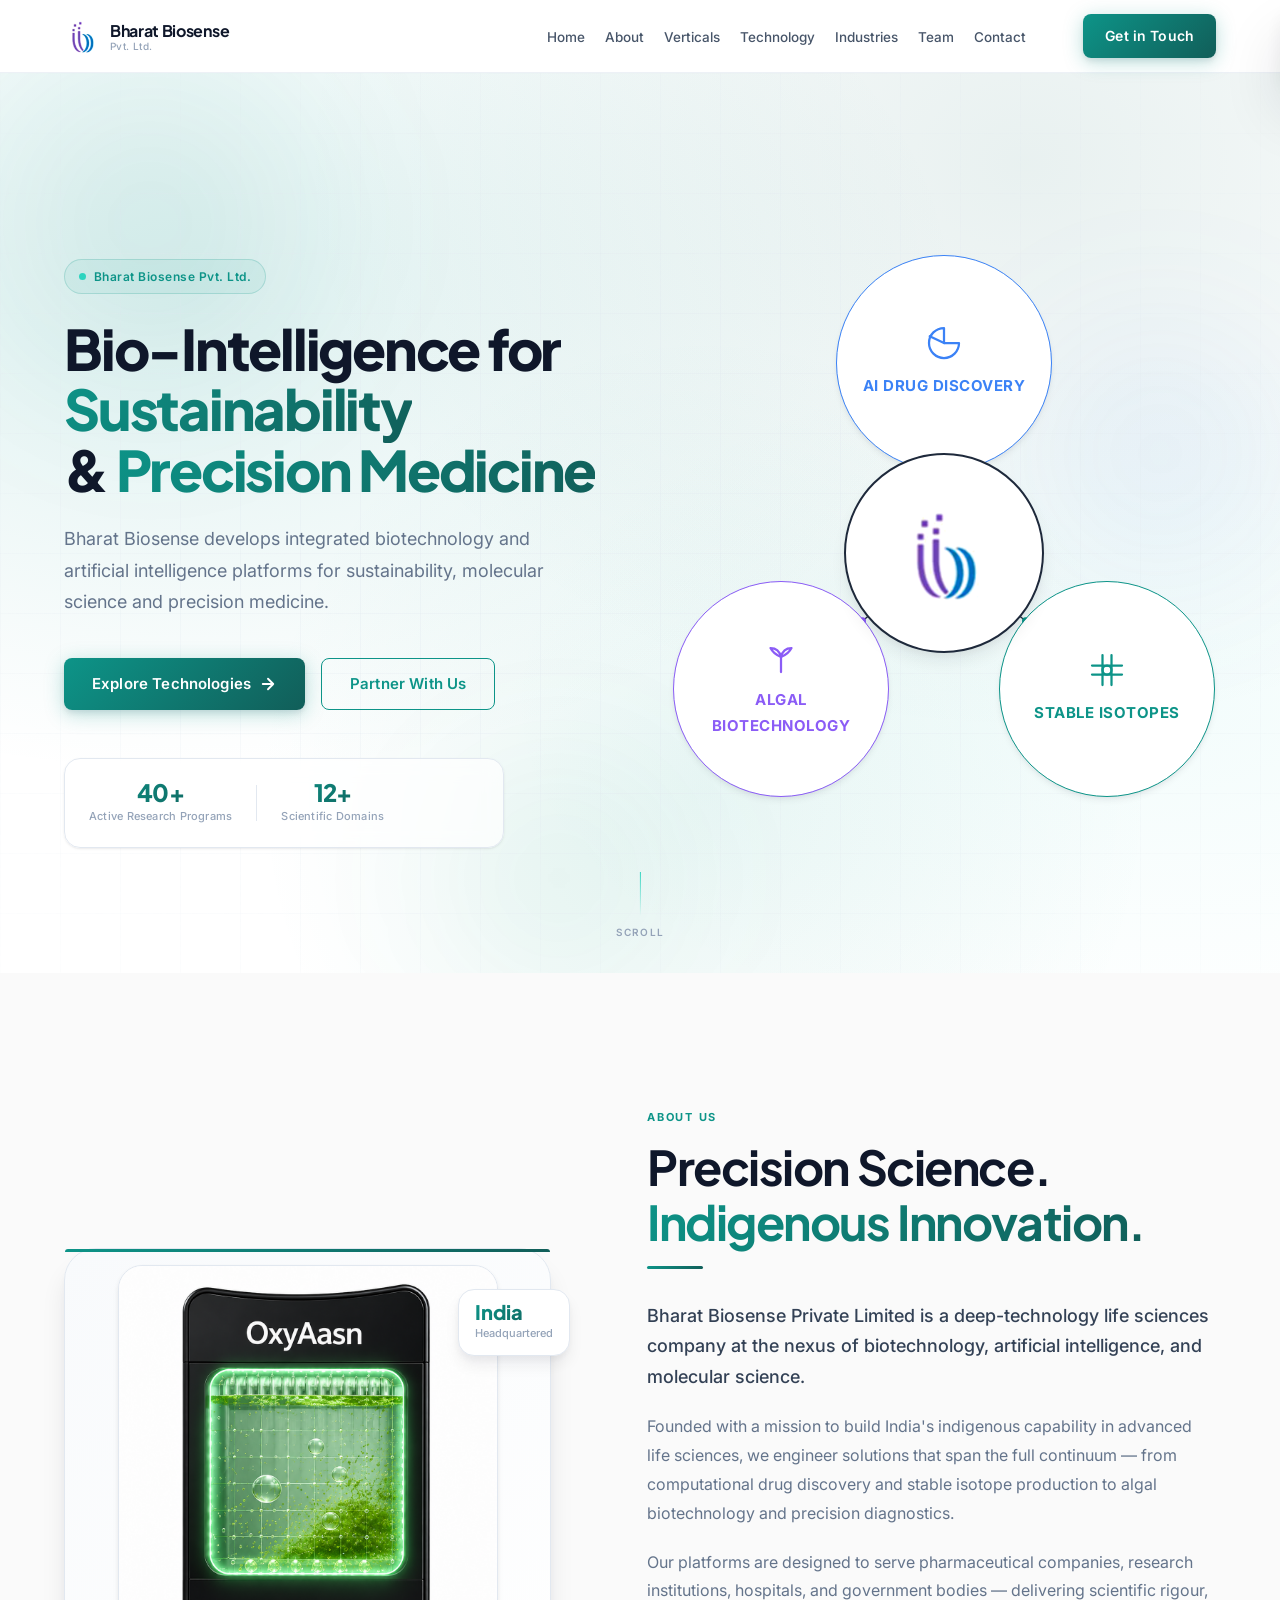
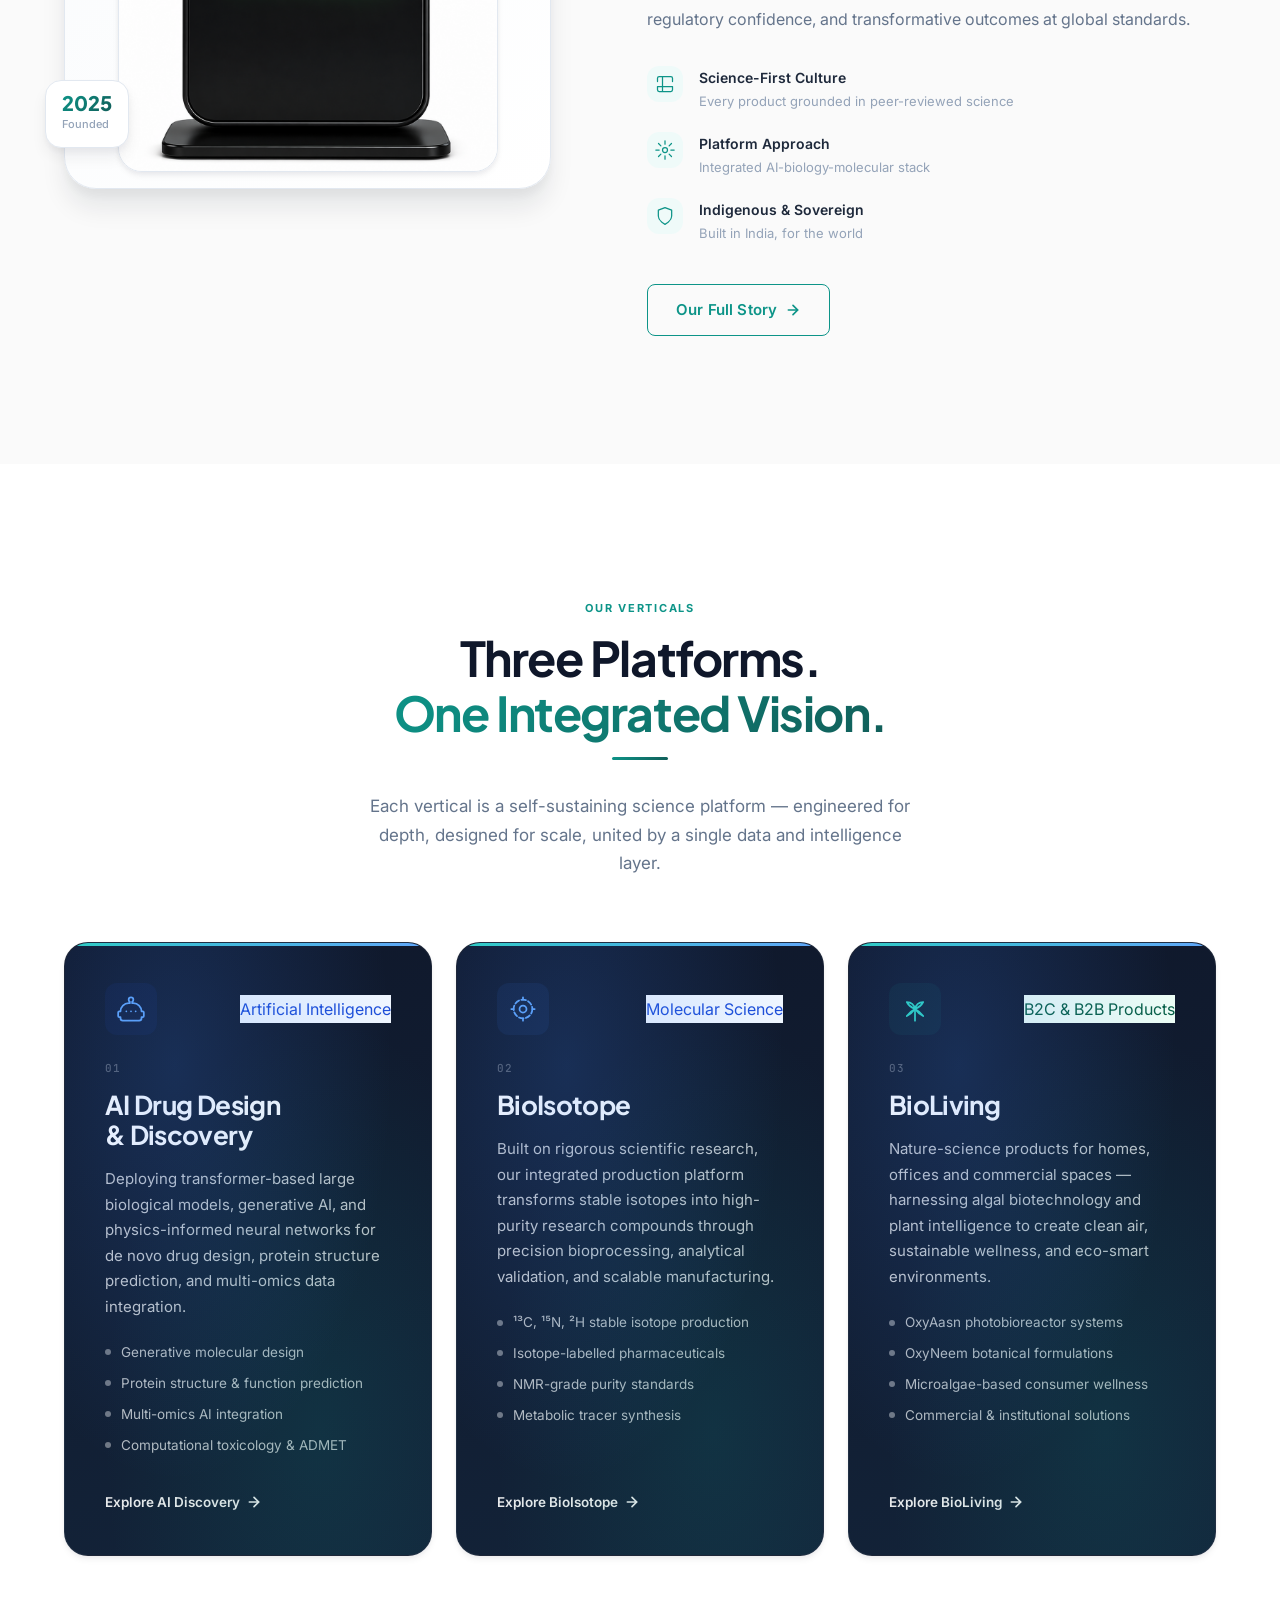
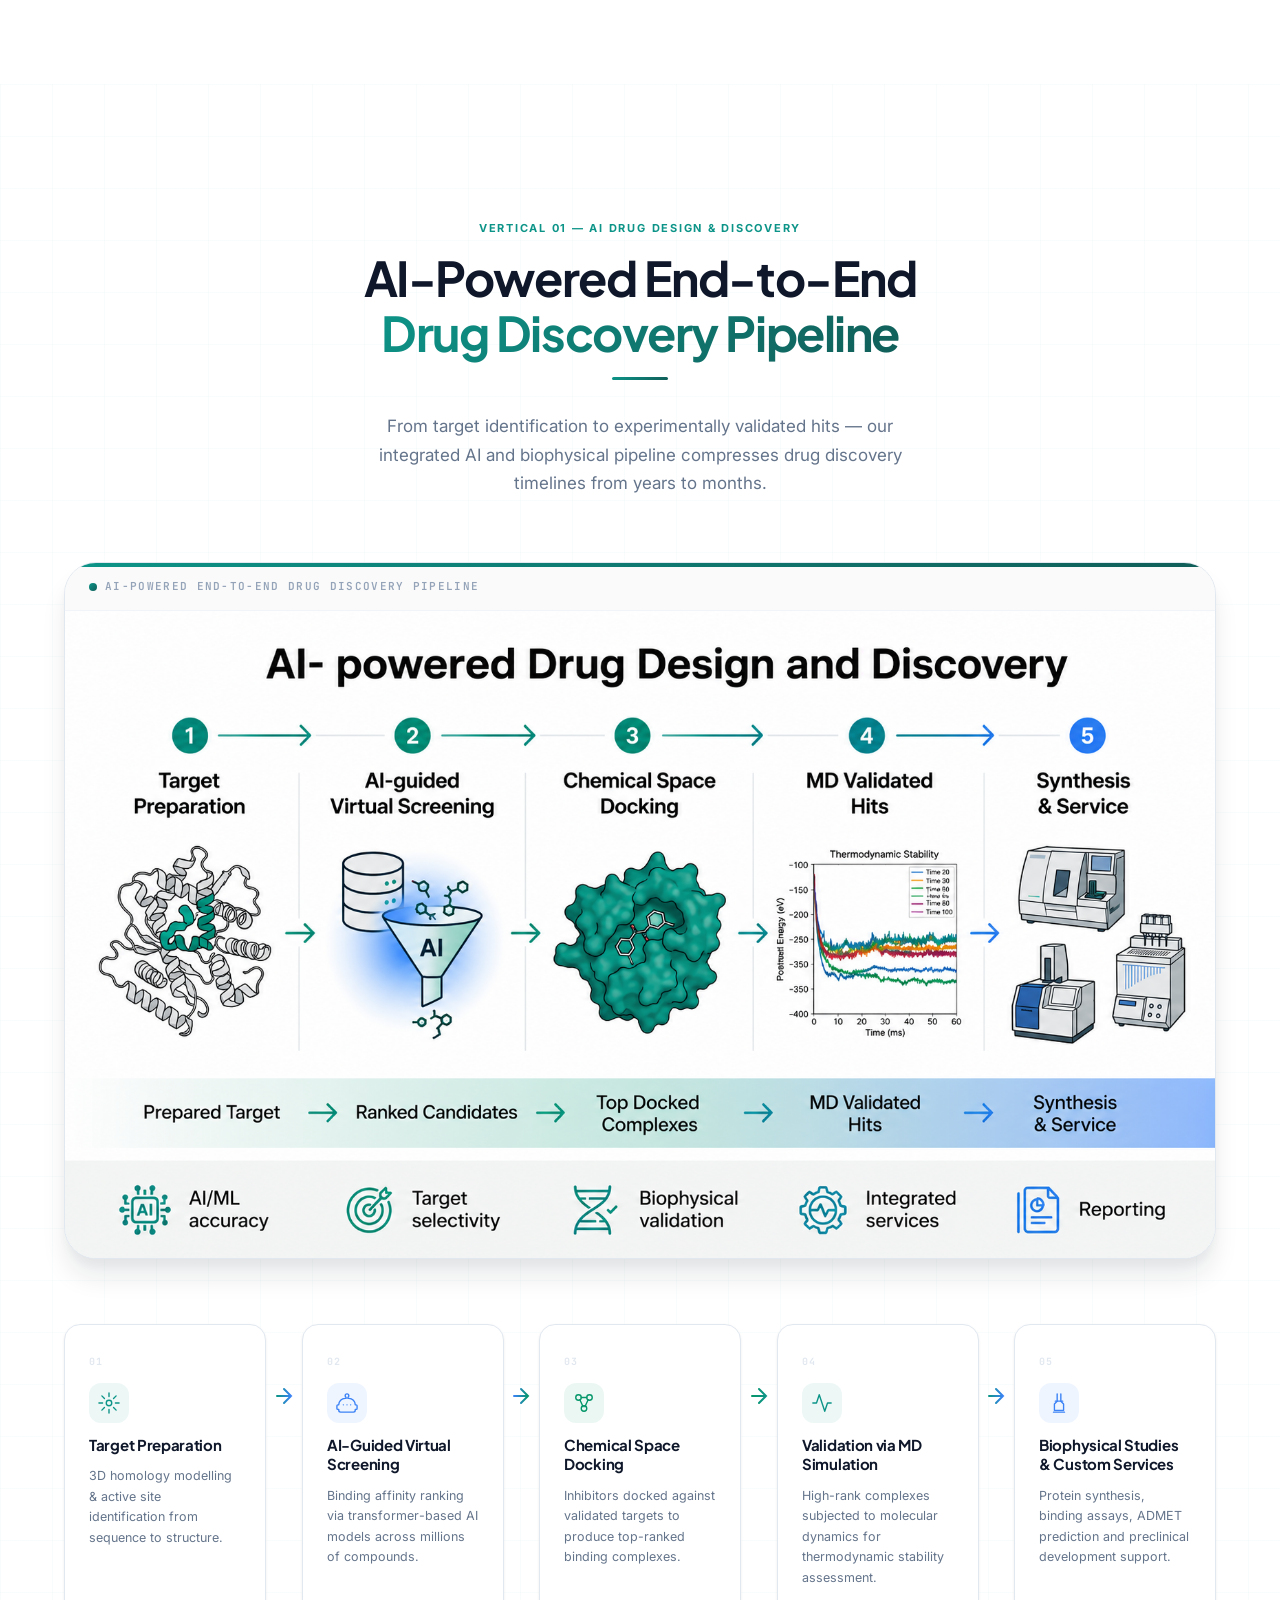
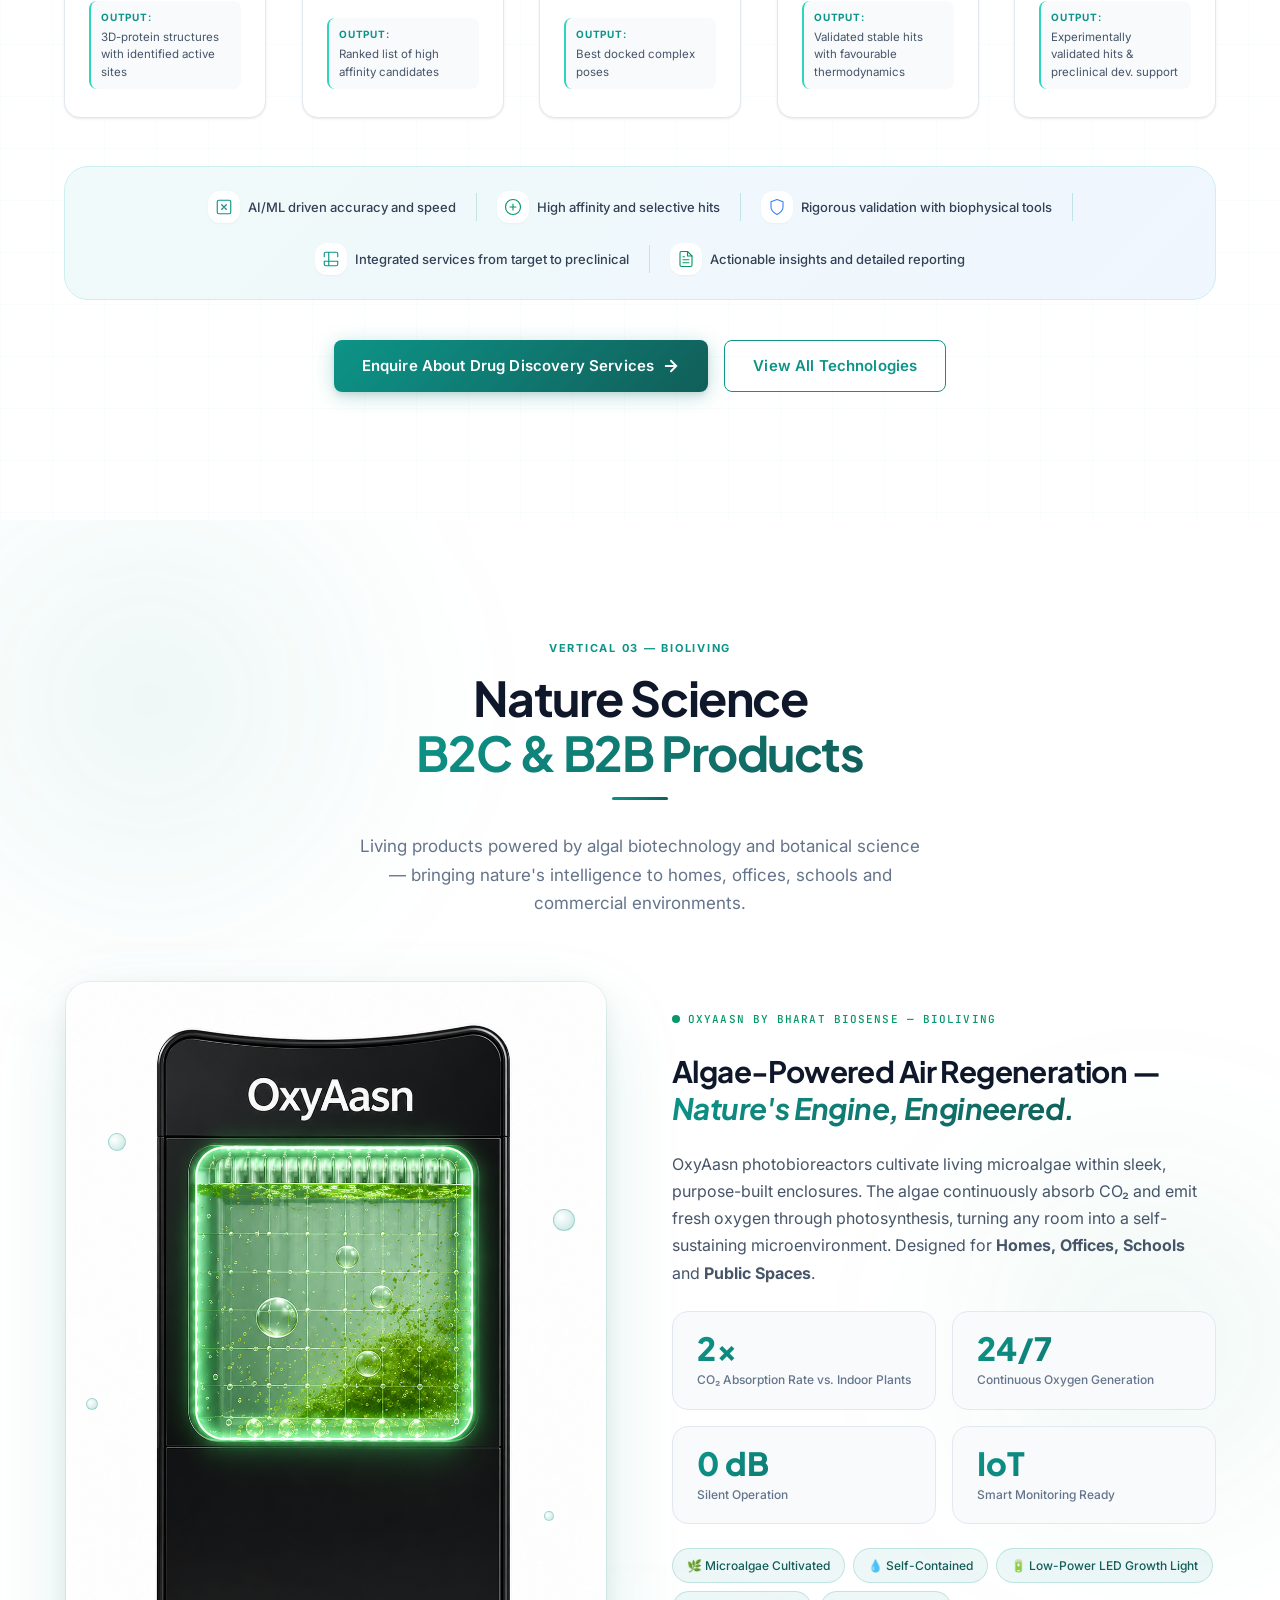
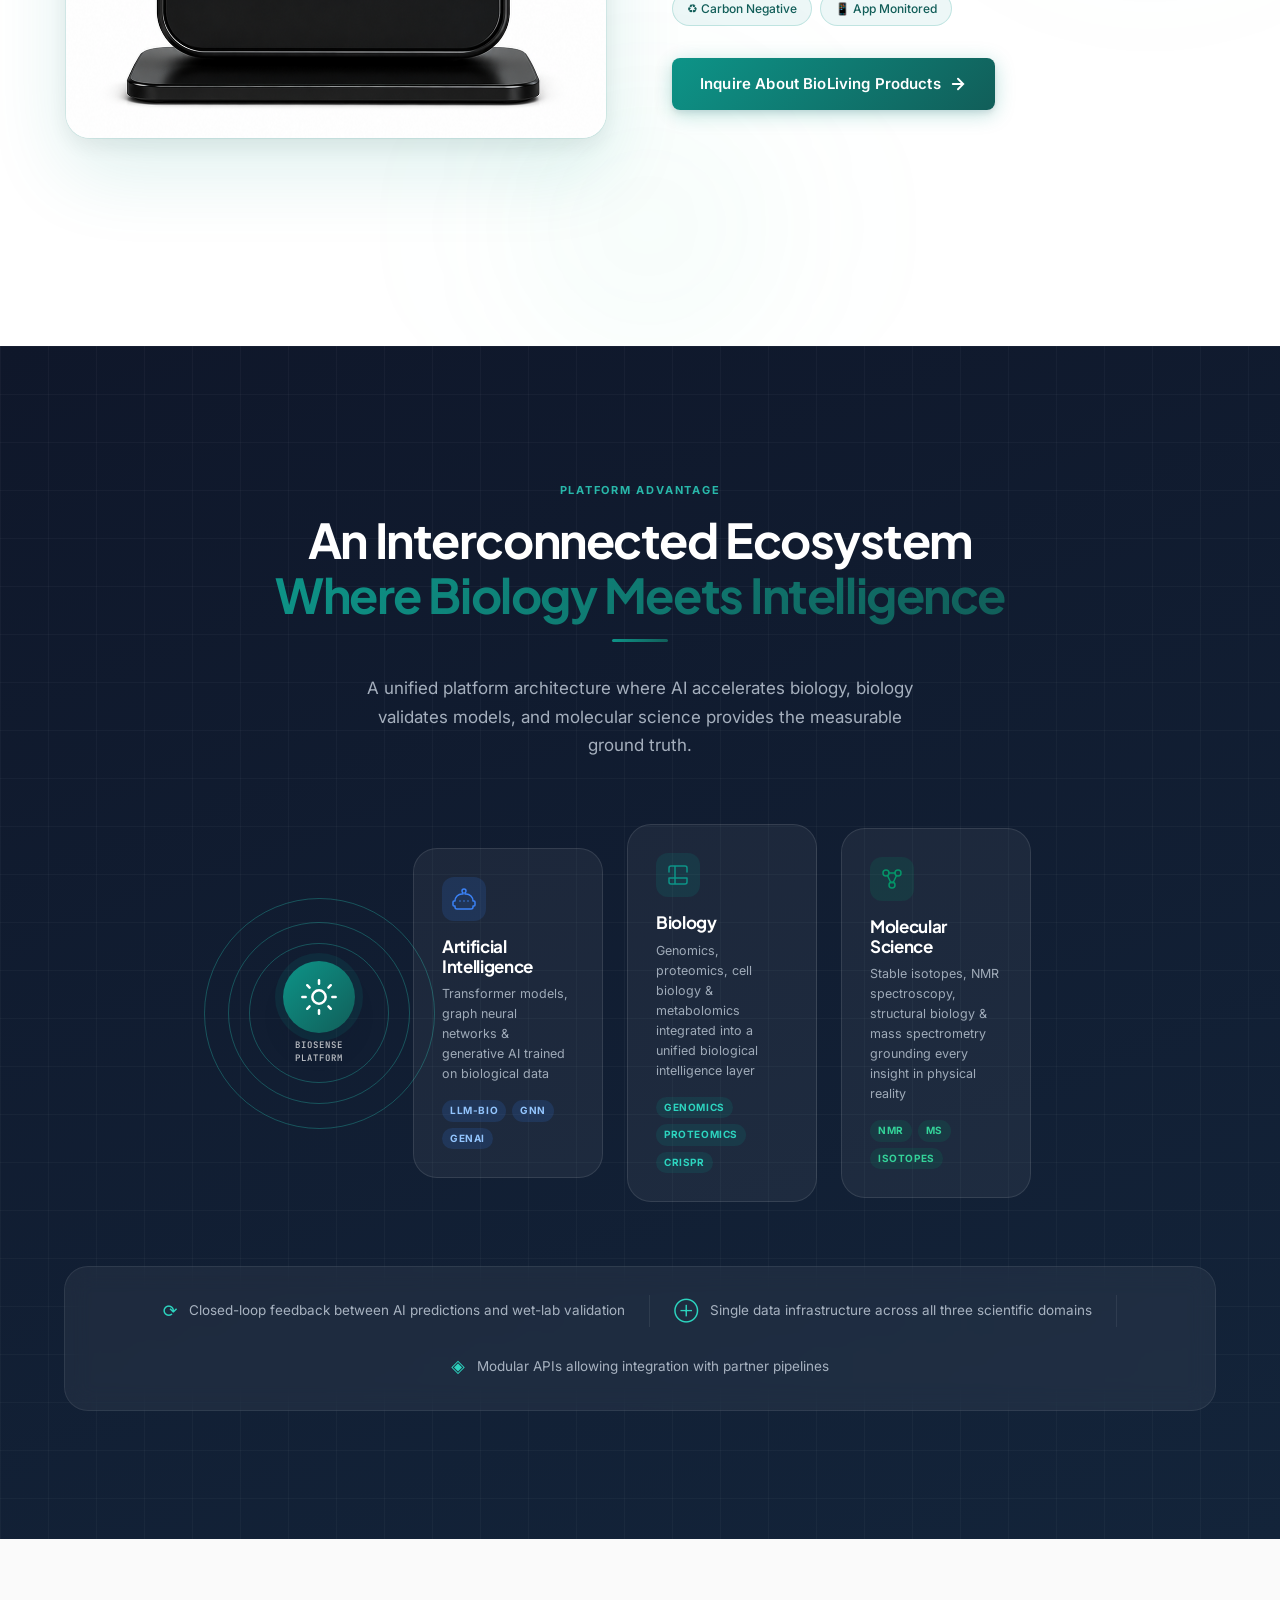
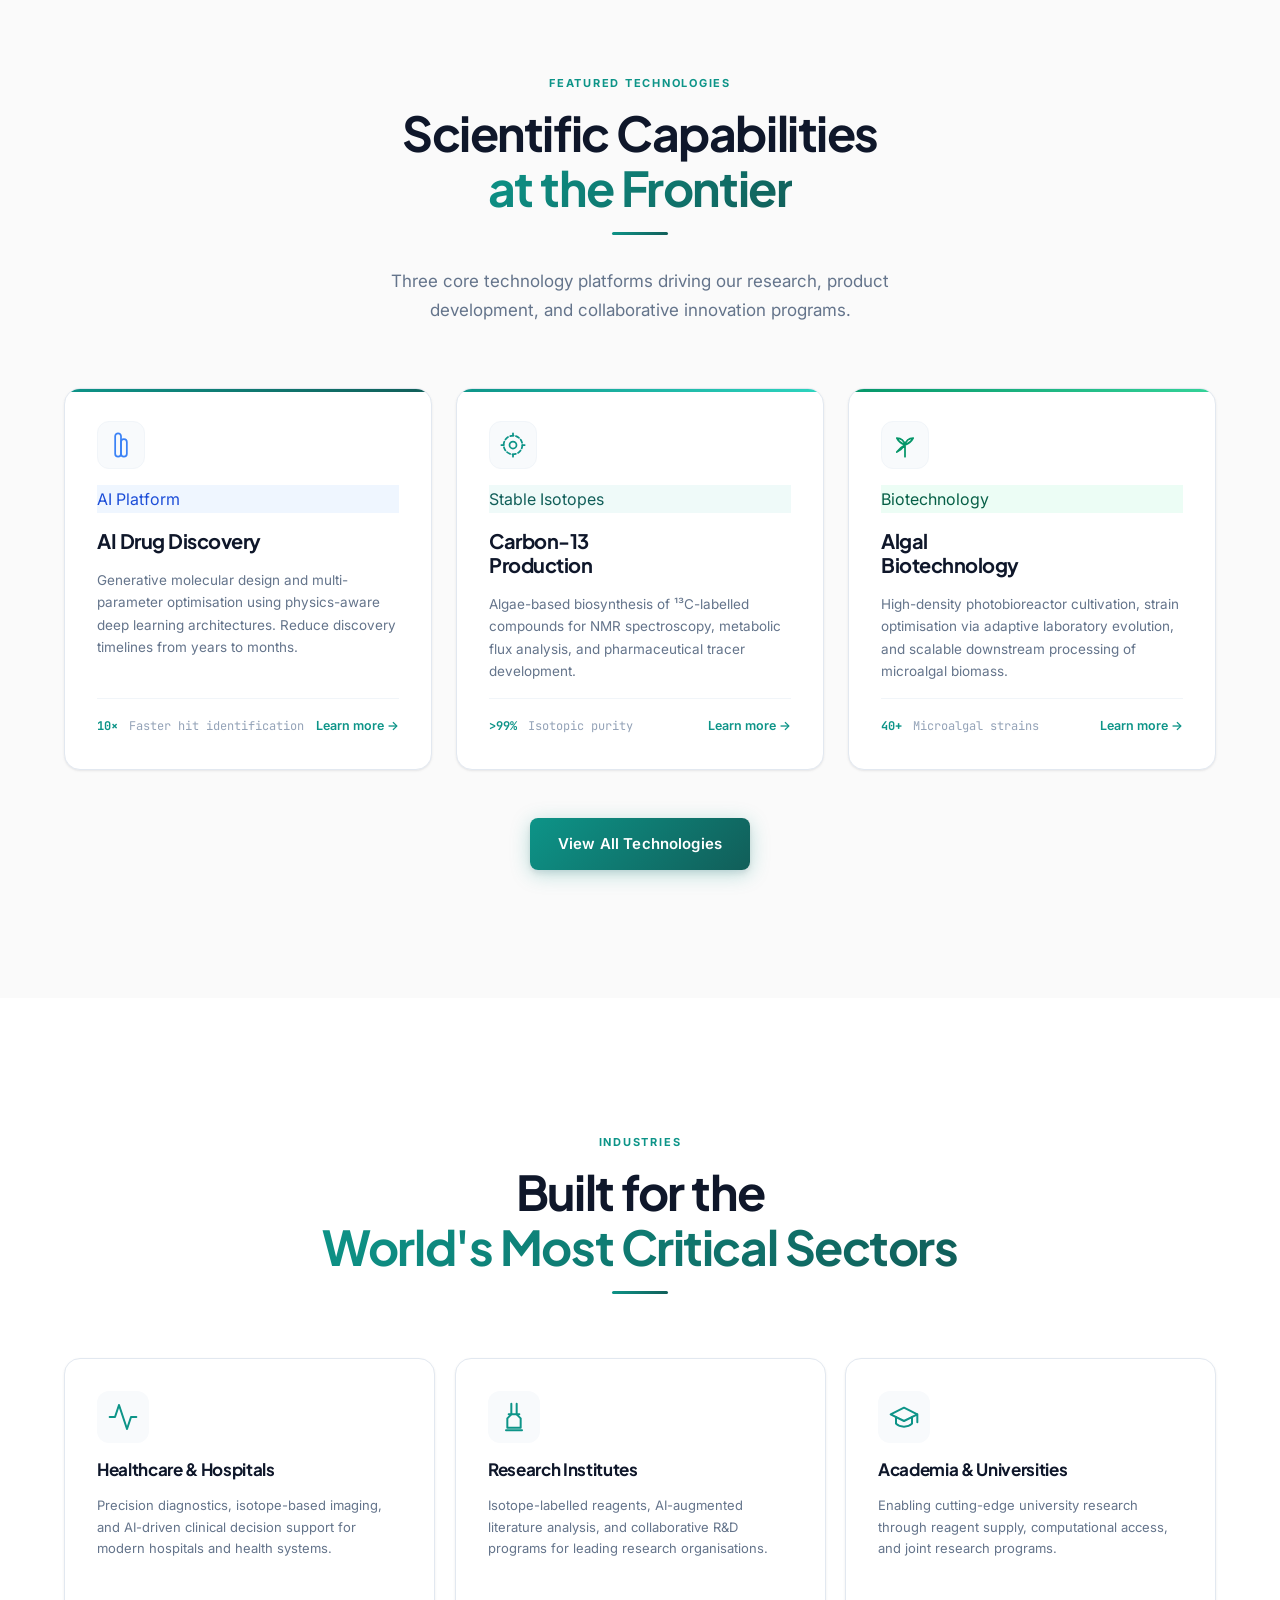
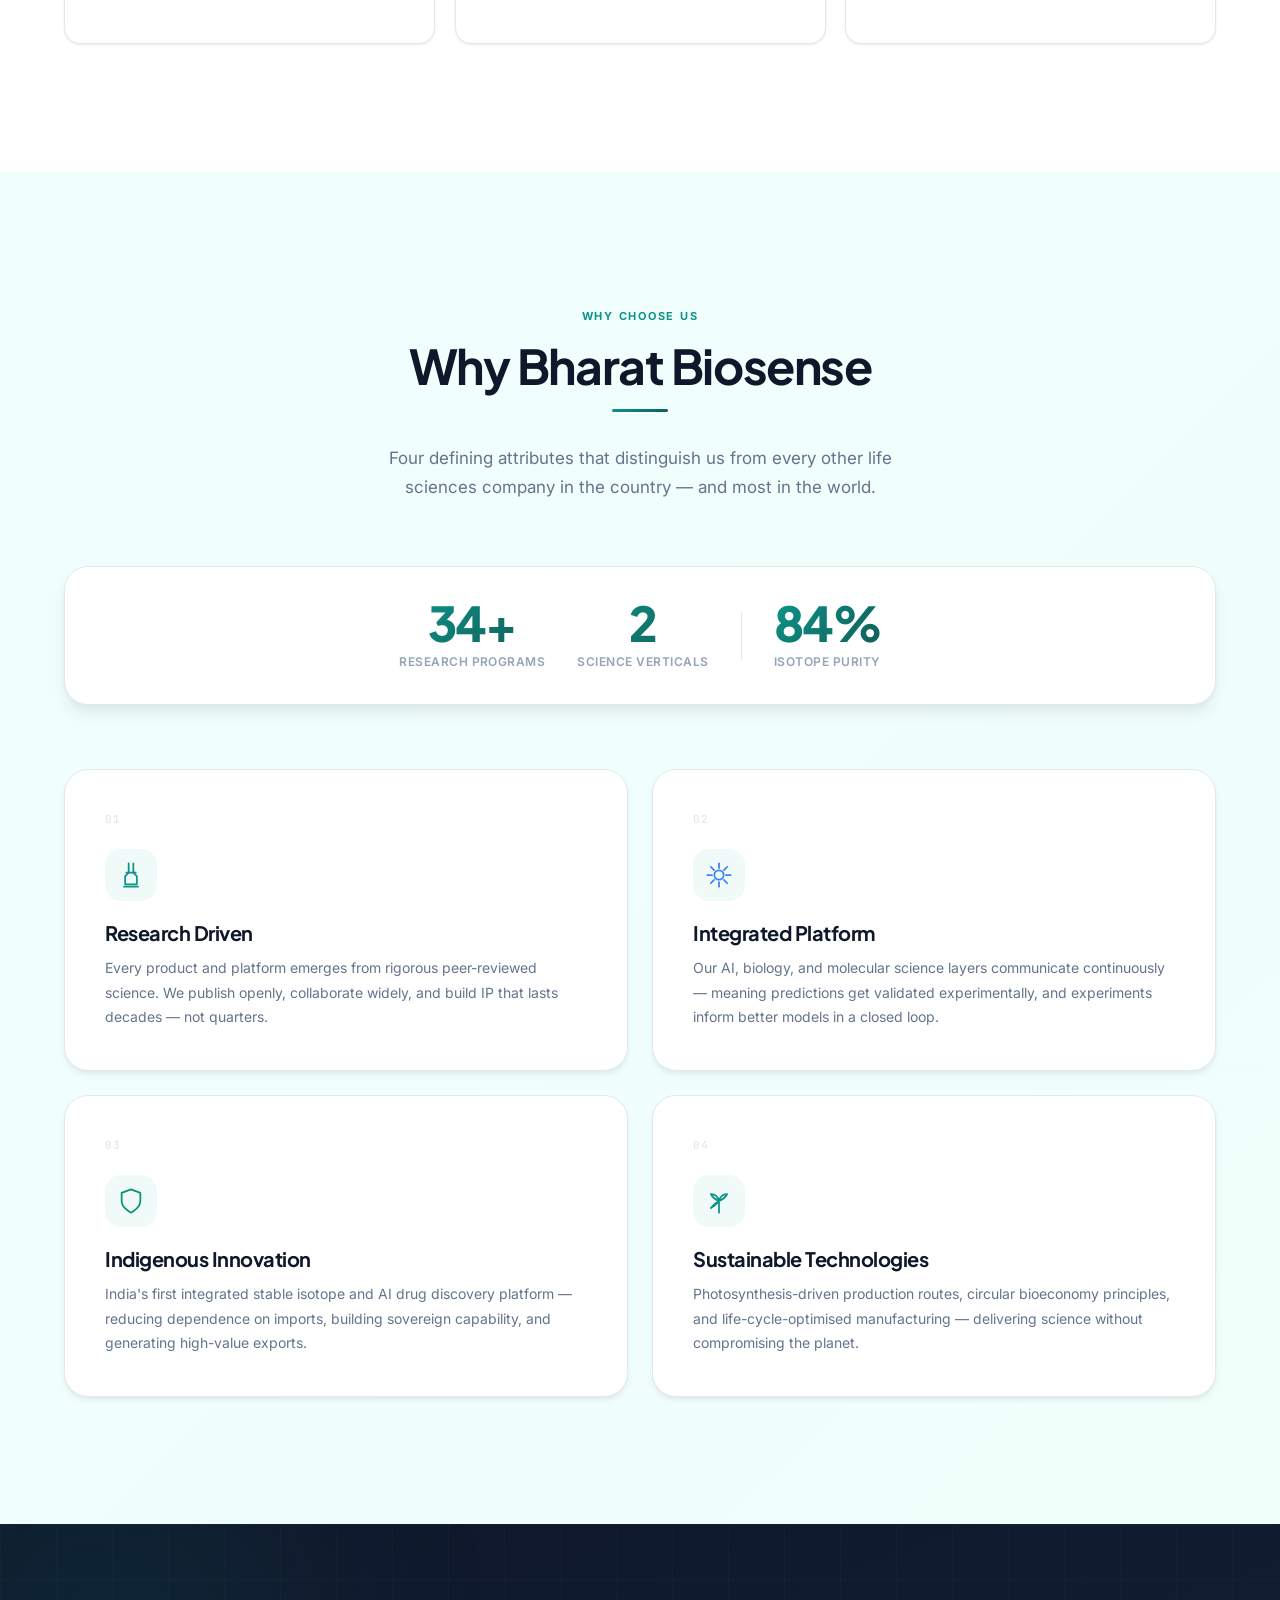
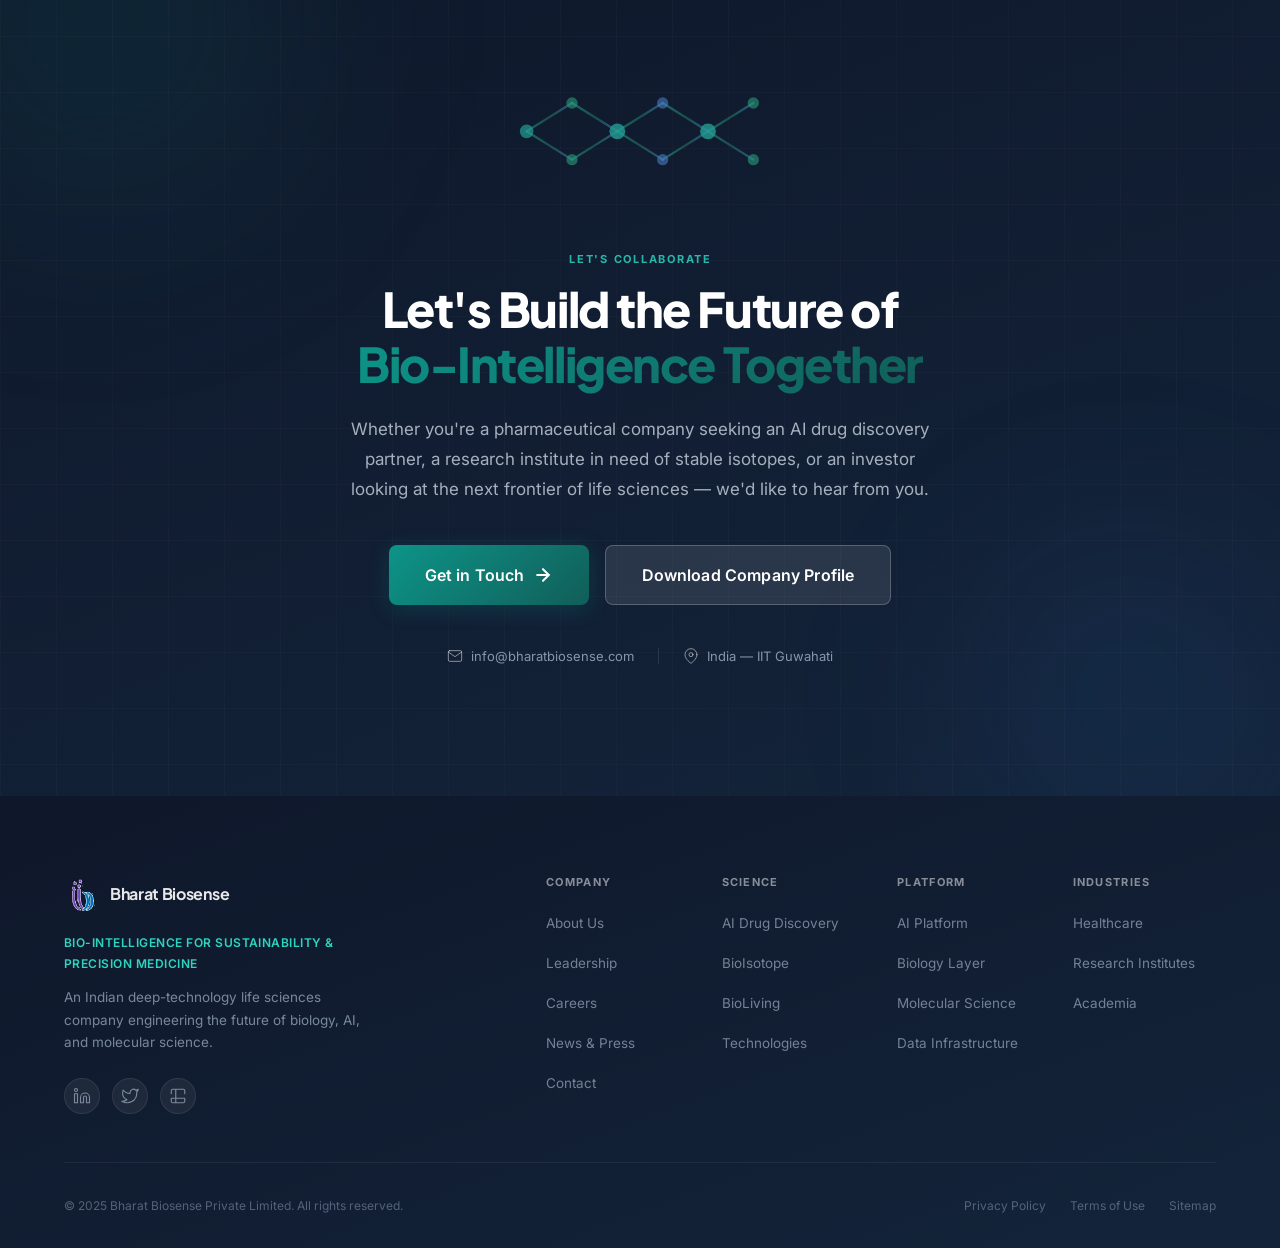
==== commit 46acc0c1: "Update team photos, founding year, remove publication claims, and adjust hero tagline" ====
--- a/index.html
+++ b/index.html
@@ -182,7 +182,7 @@
           <h1 class="hero-heading reveal-up" style="--delay:100ms">
             Bio-Intelligence for
             <span class="hero-heading-gradient">Sustainability</span><br/>
-            &amp; <span class="hero-heading-gradient">Precision Medicine.</span>
+            &amp; <span class="hero-heading-gradient">Precision Medicine</span>
           </h1>
 
           <p class="hero-subheading reveal-up" style="--delay:200ms">
@@ -274,8 +274,8 @@
             <div class="about-visual-card">
               <!-- Precision Science & Indigenous Innovation Visual -->
               <img
-                src="assets/images/precision_science_biotech.jpg"
-                alt="Scientist working with glowing holographic DNA double helix and bioreactors in a modern biotechnology laboratory in India"
+                src="assets/images/oxyaasn_photobioreactors.jpg"
+                alt="OxyAasn photobioreactors in a modern biotechnology laboratory"
                 class="about-visual-img"
                 loading="lazy"
                 width="768"
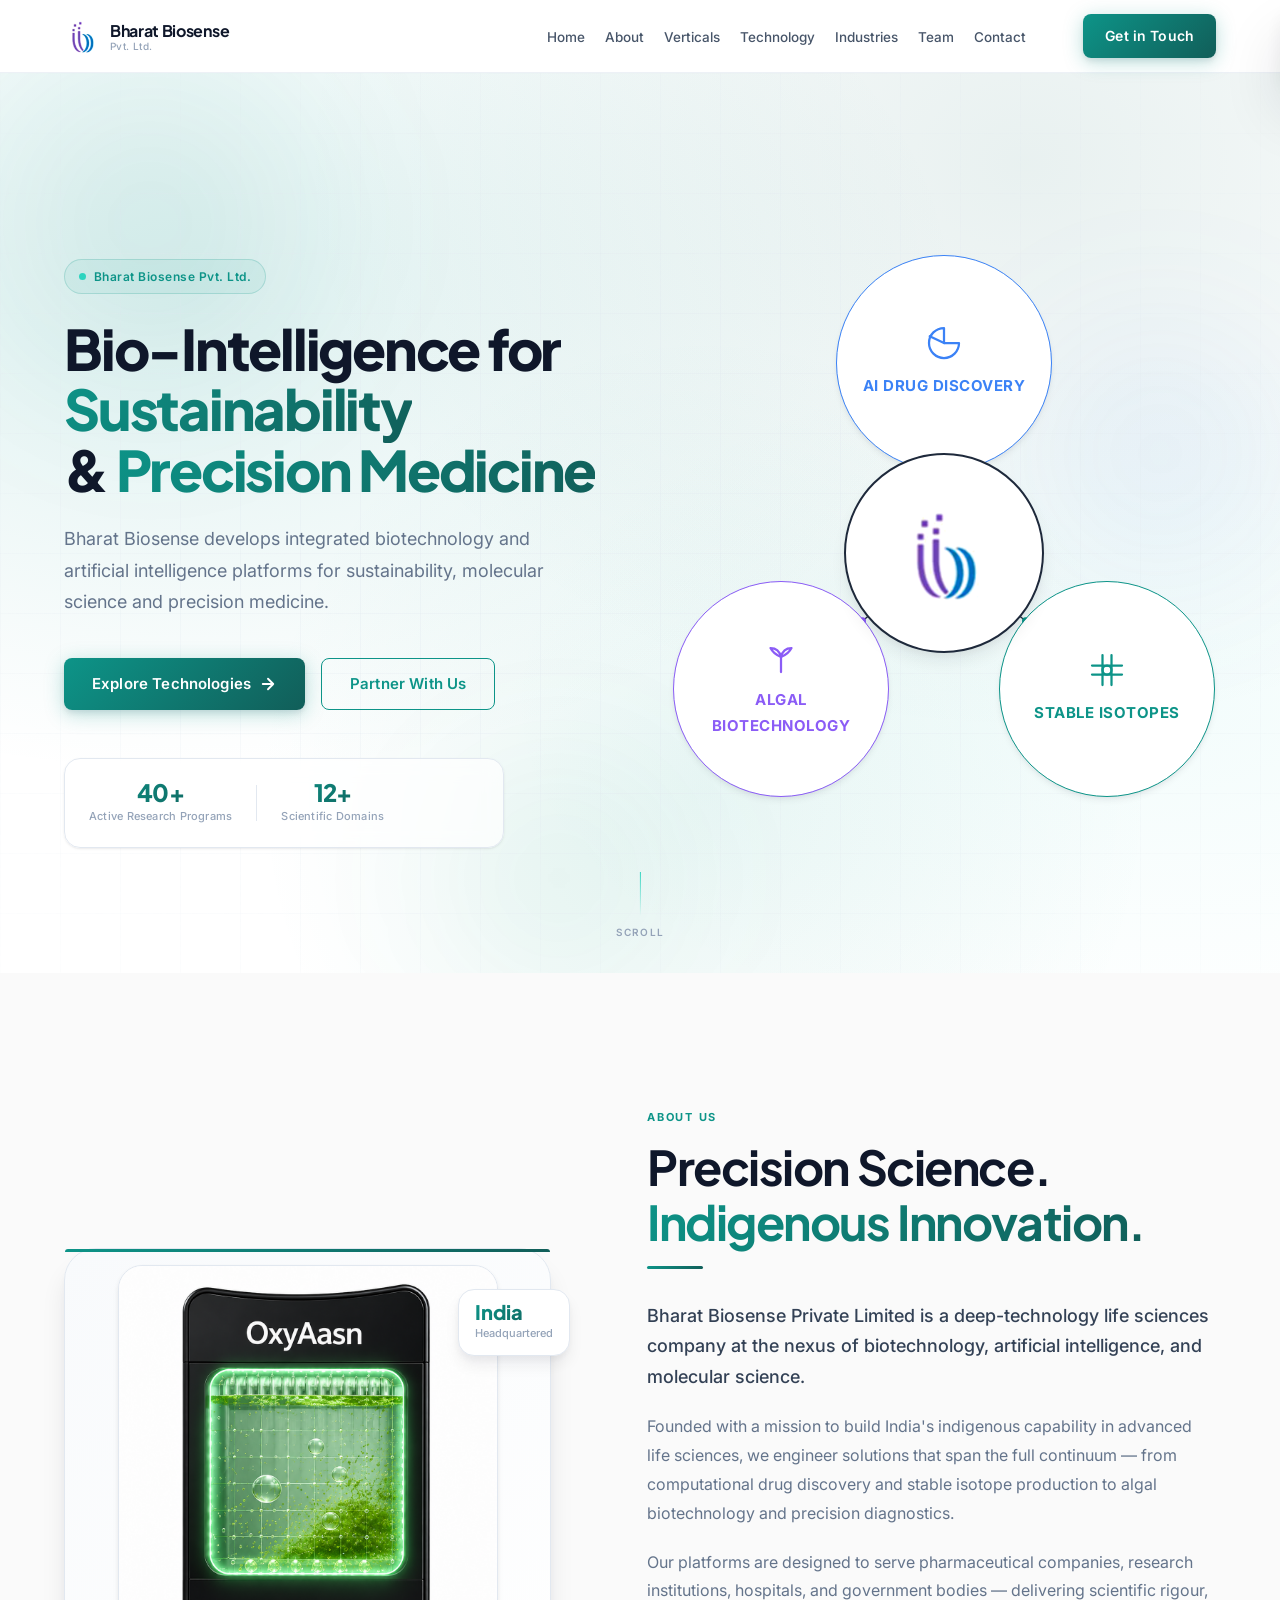
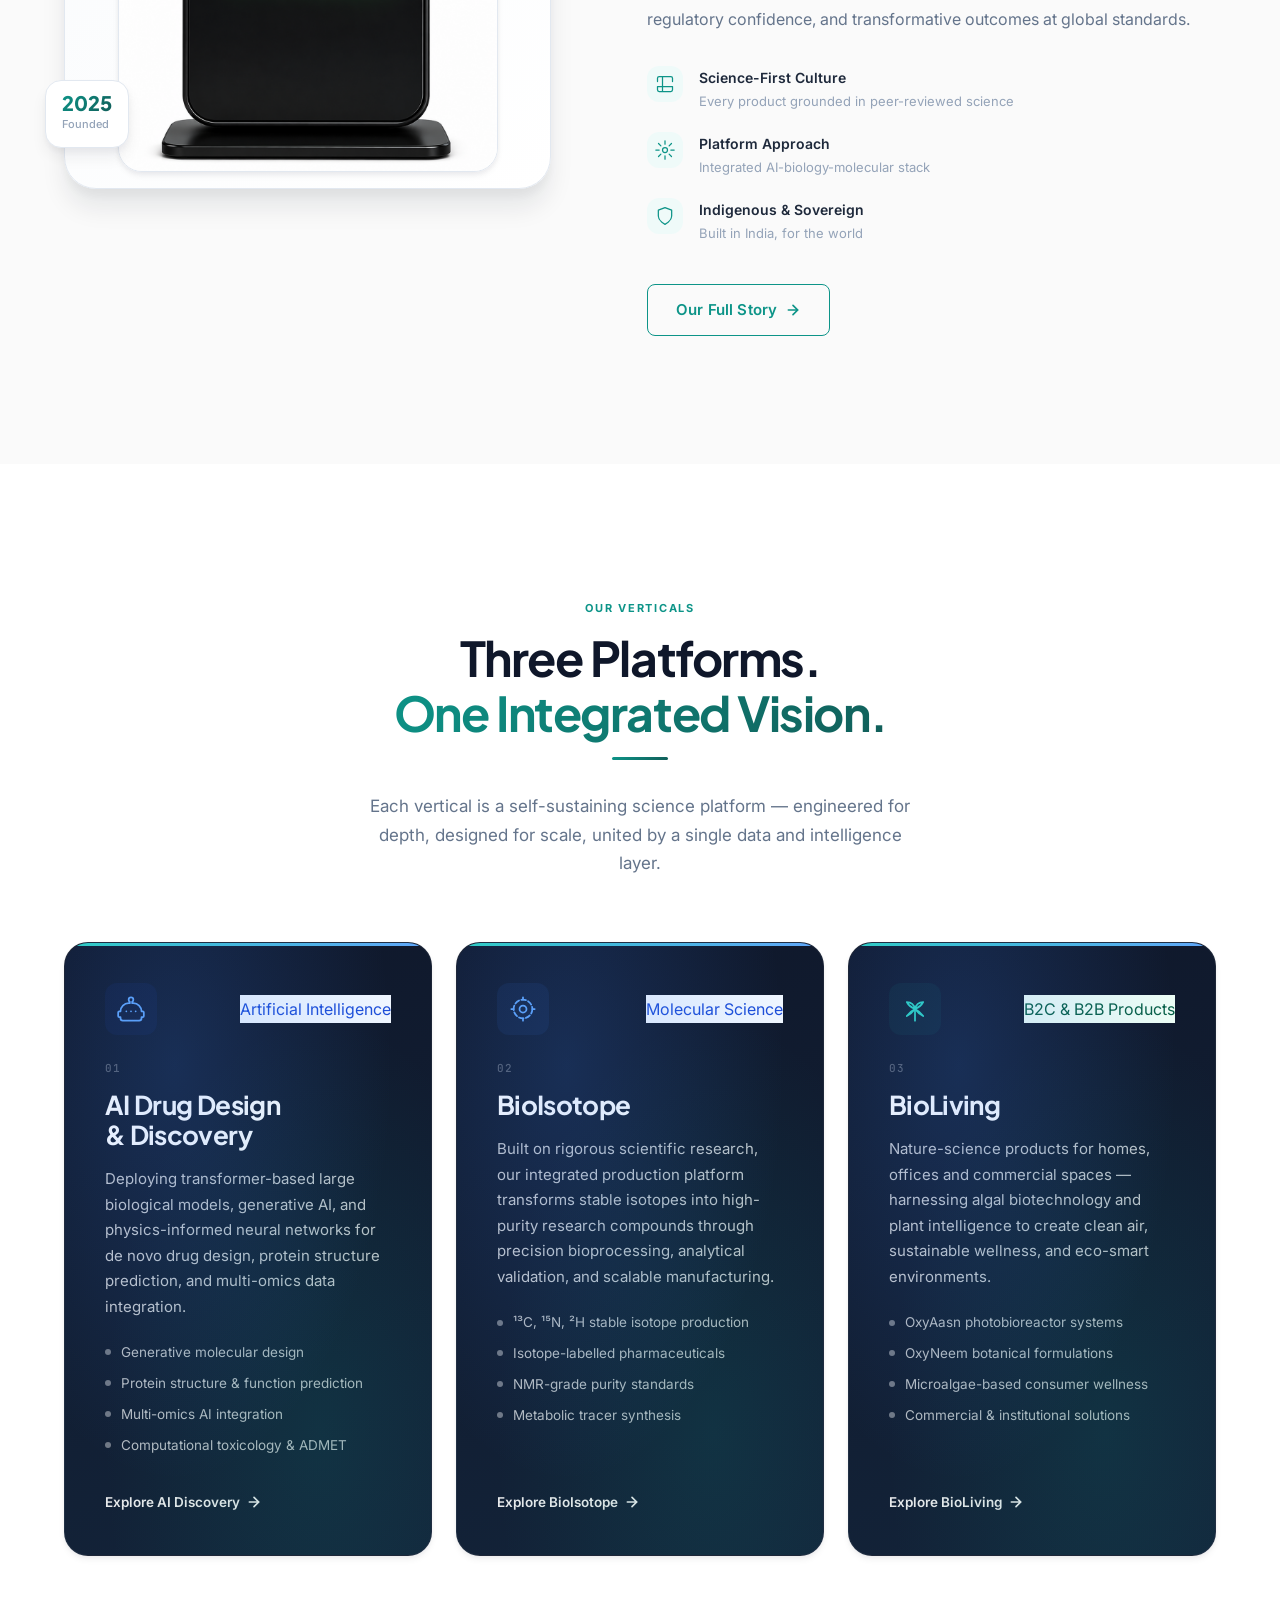
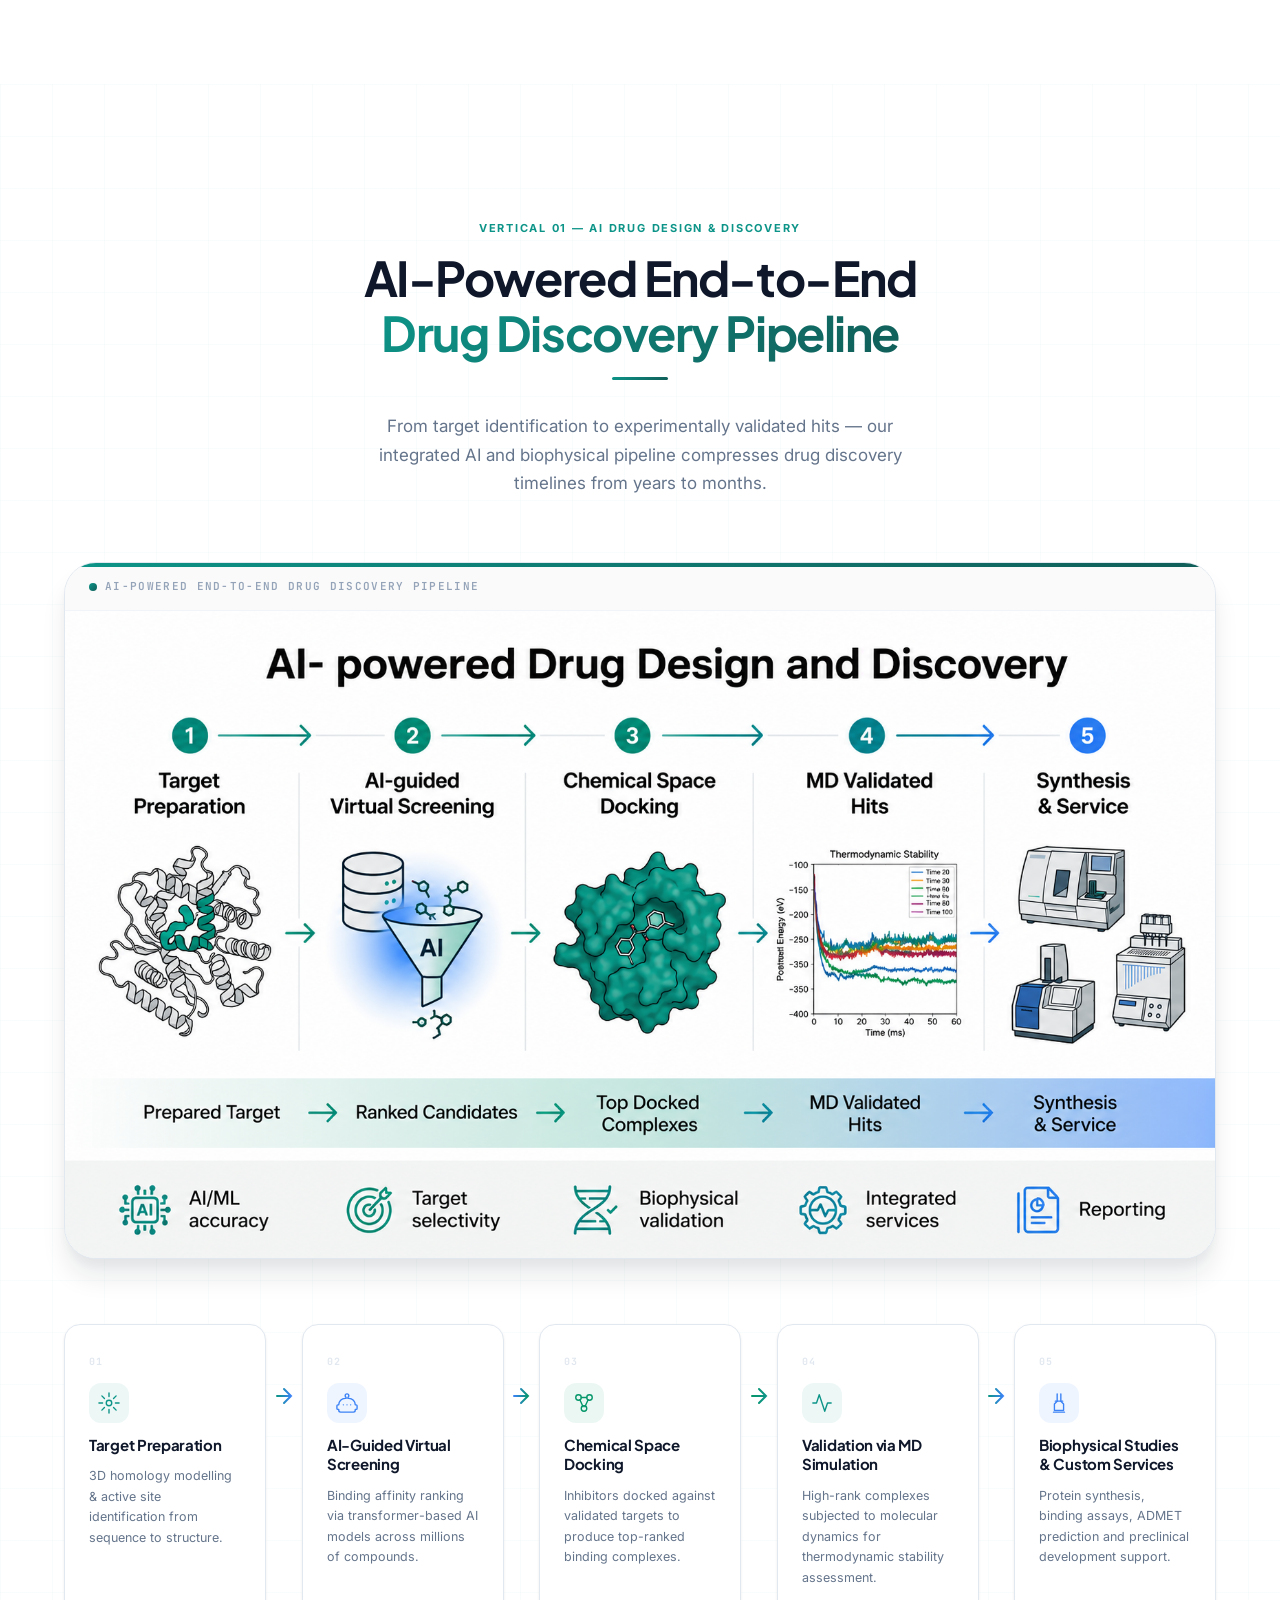
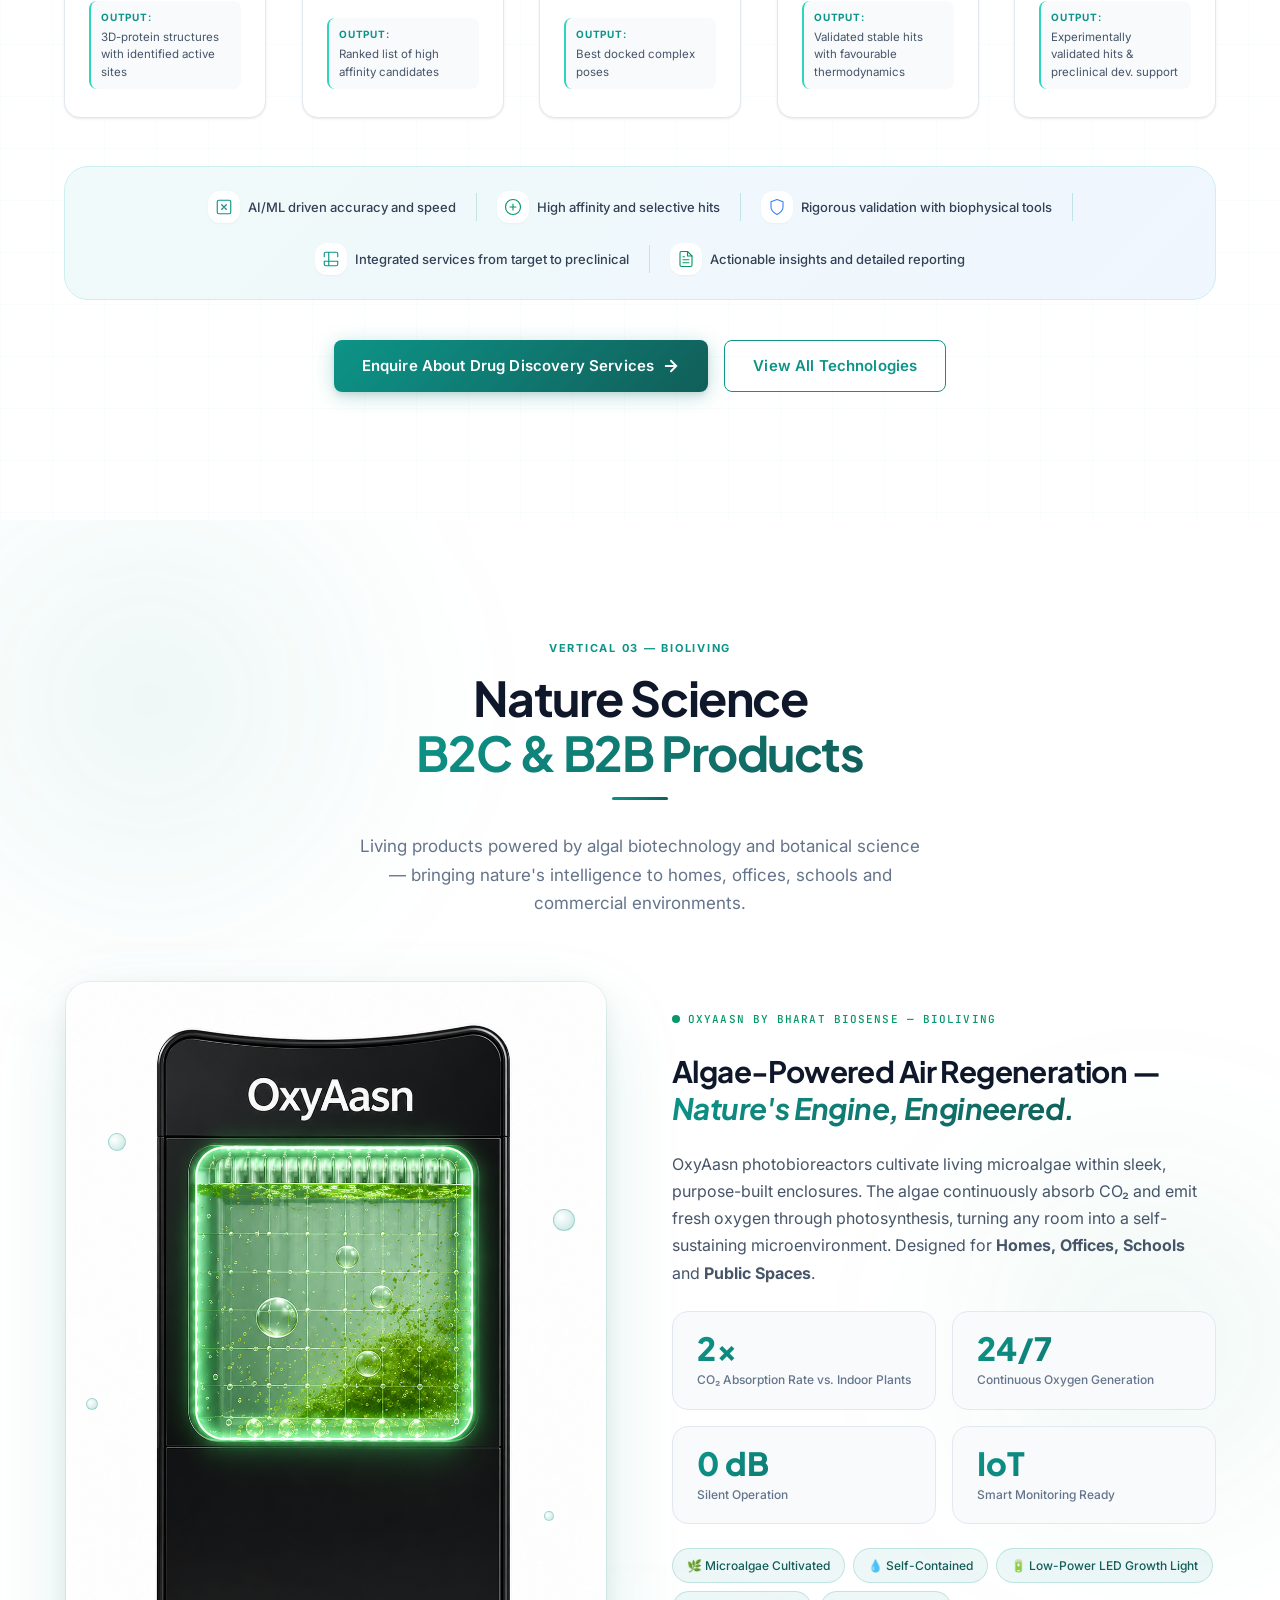
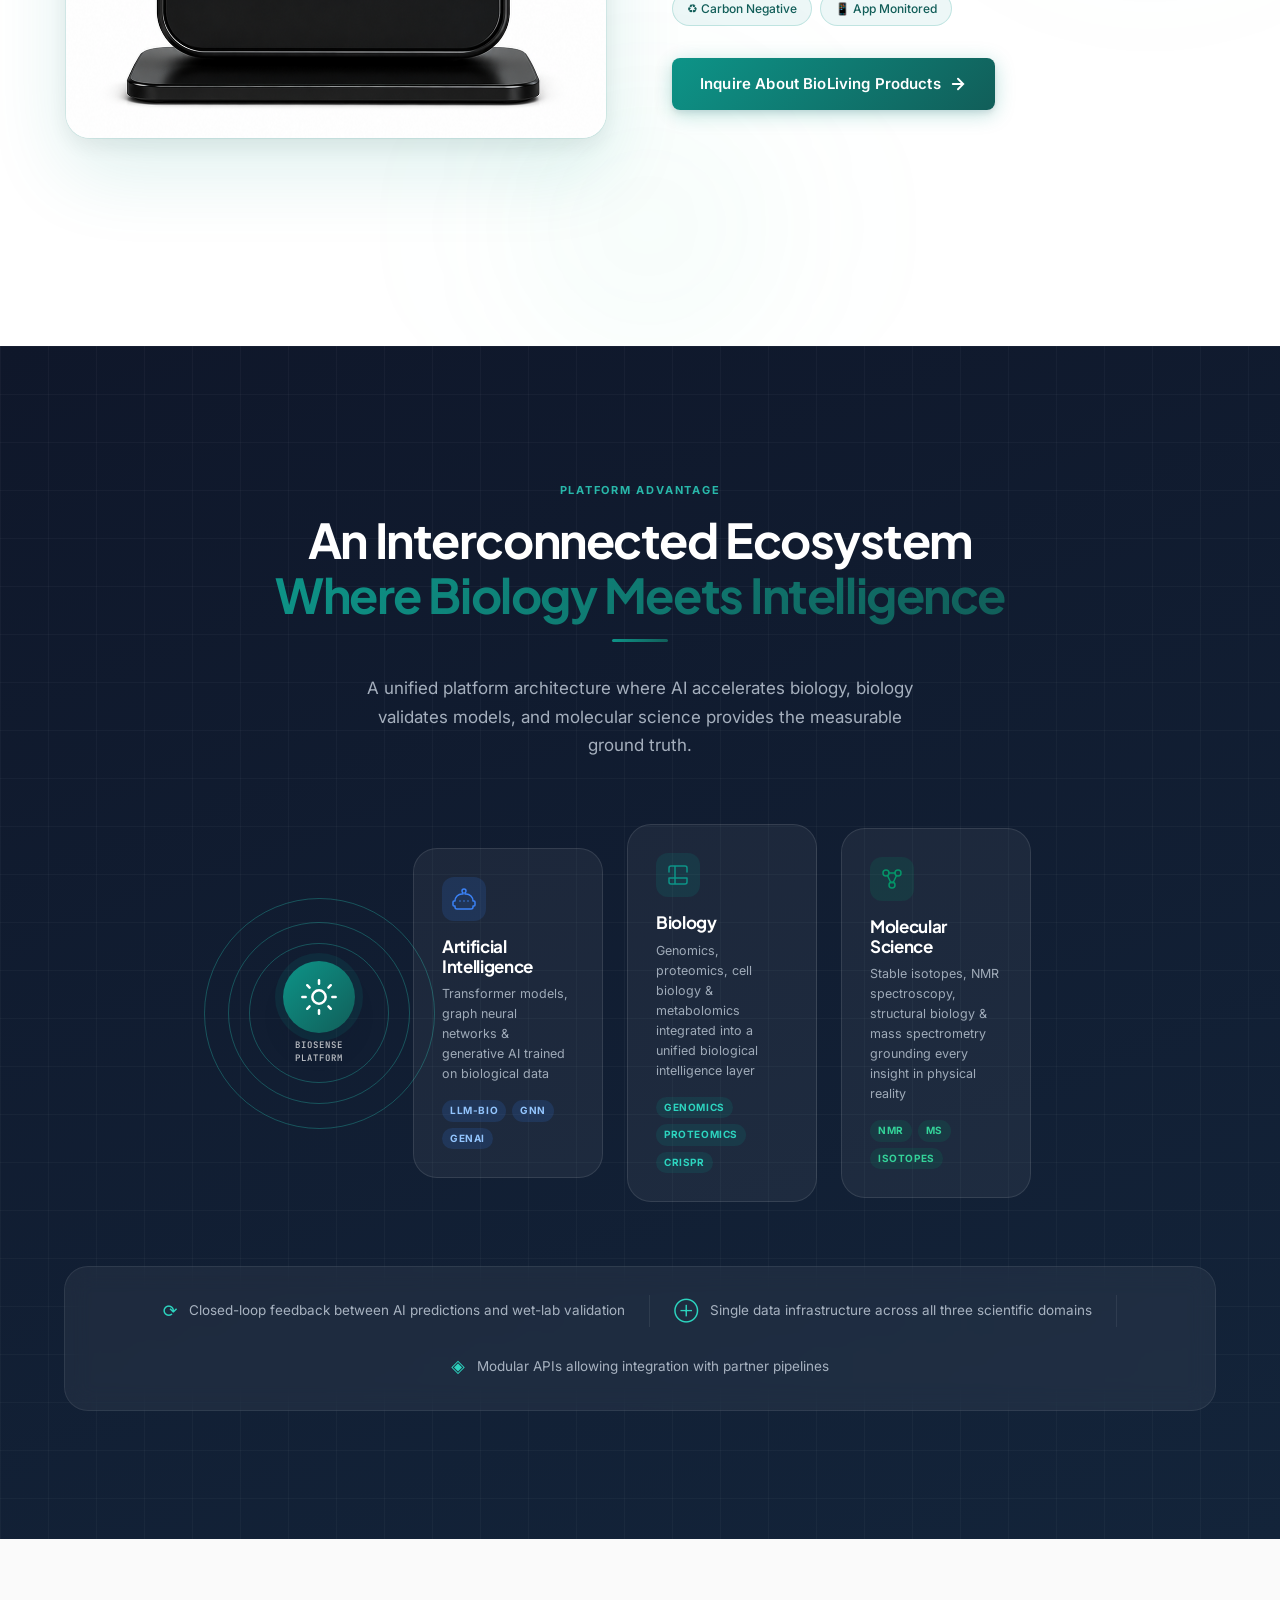
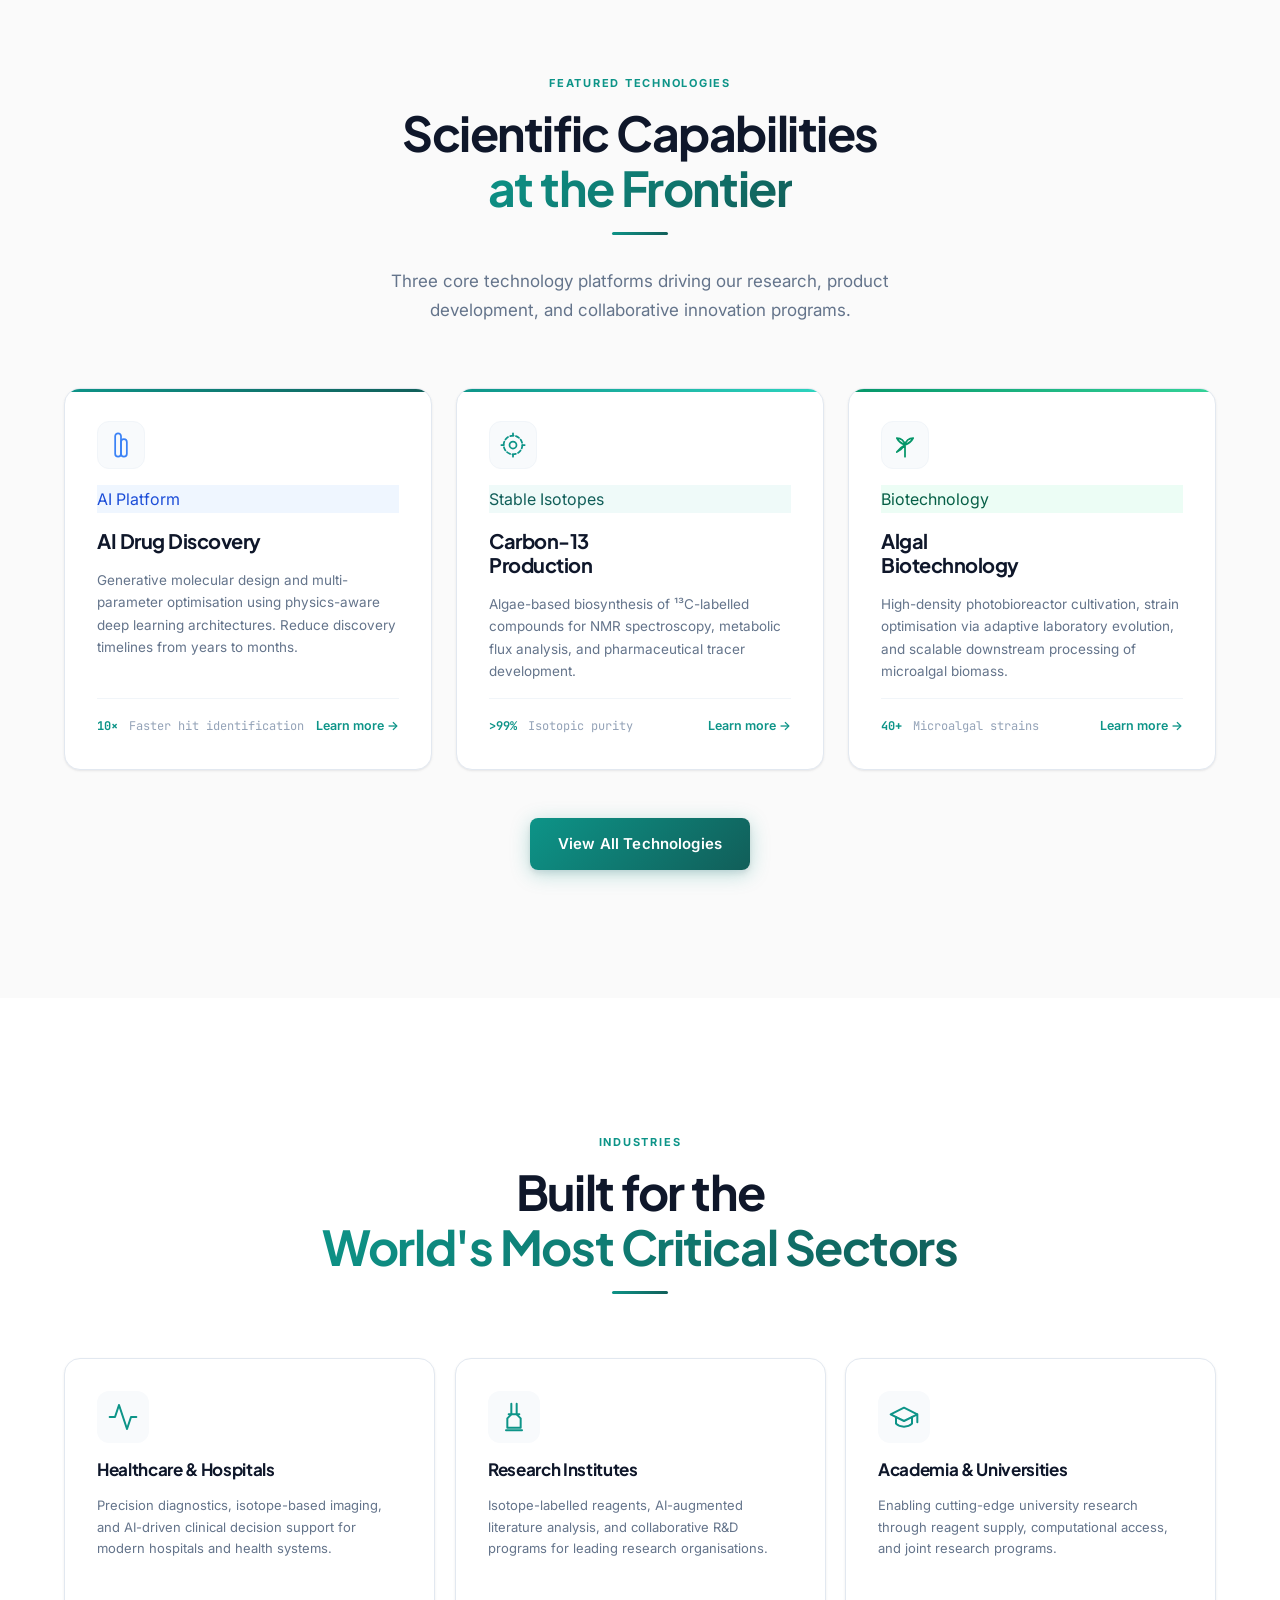
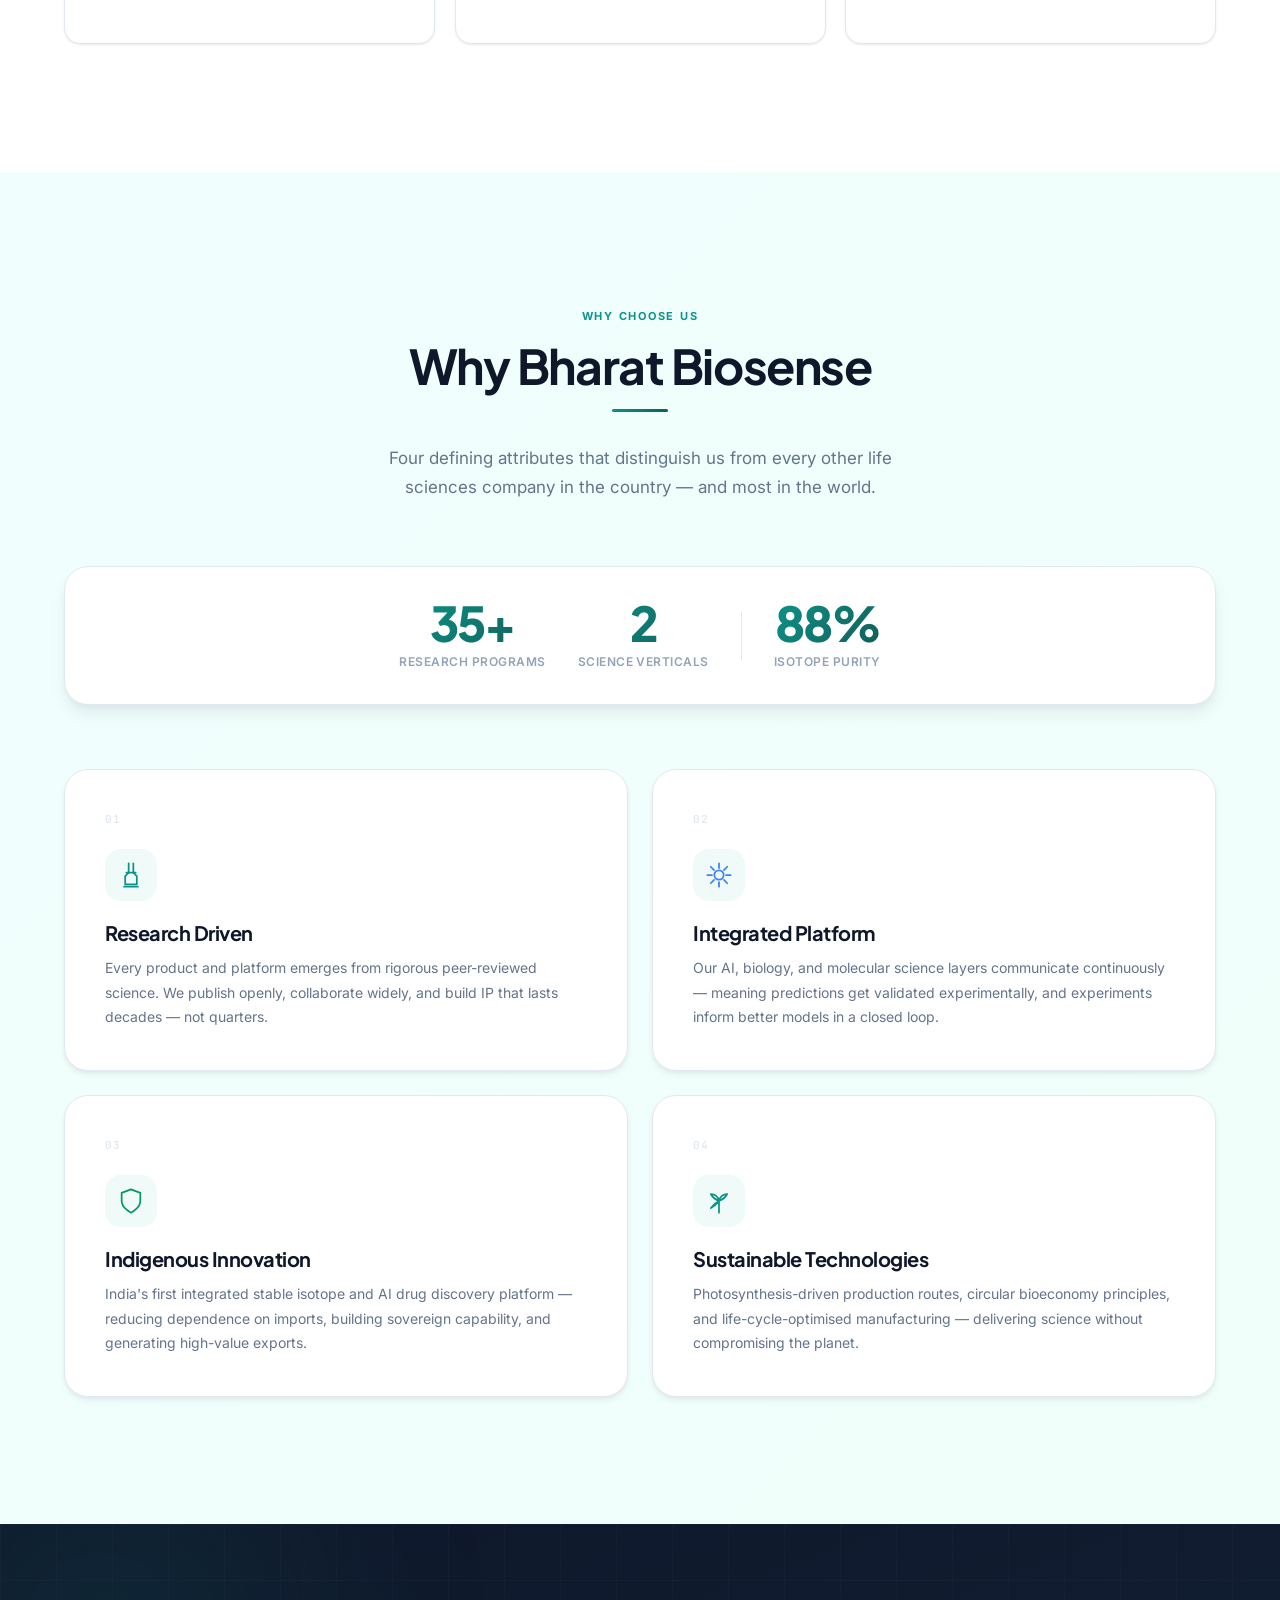
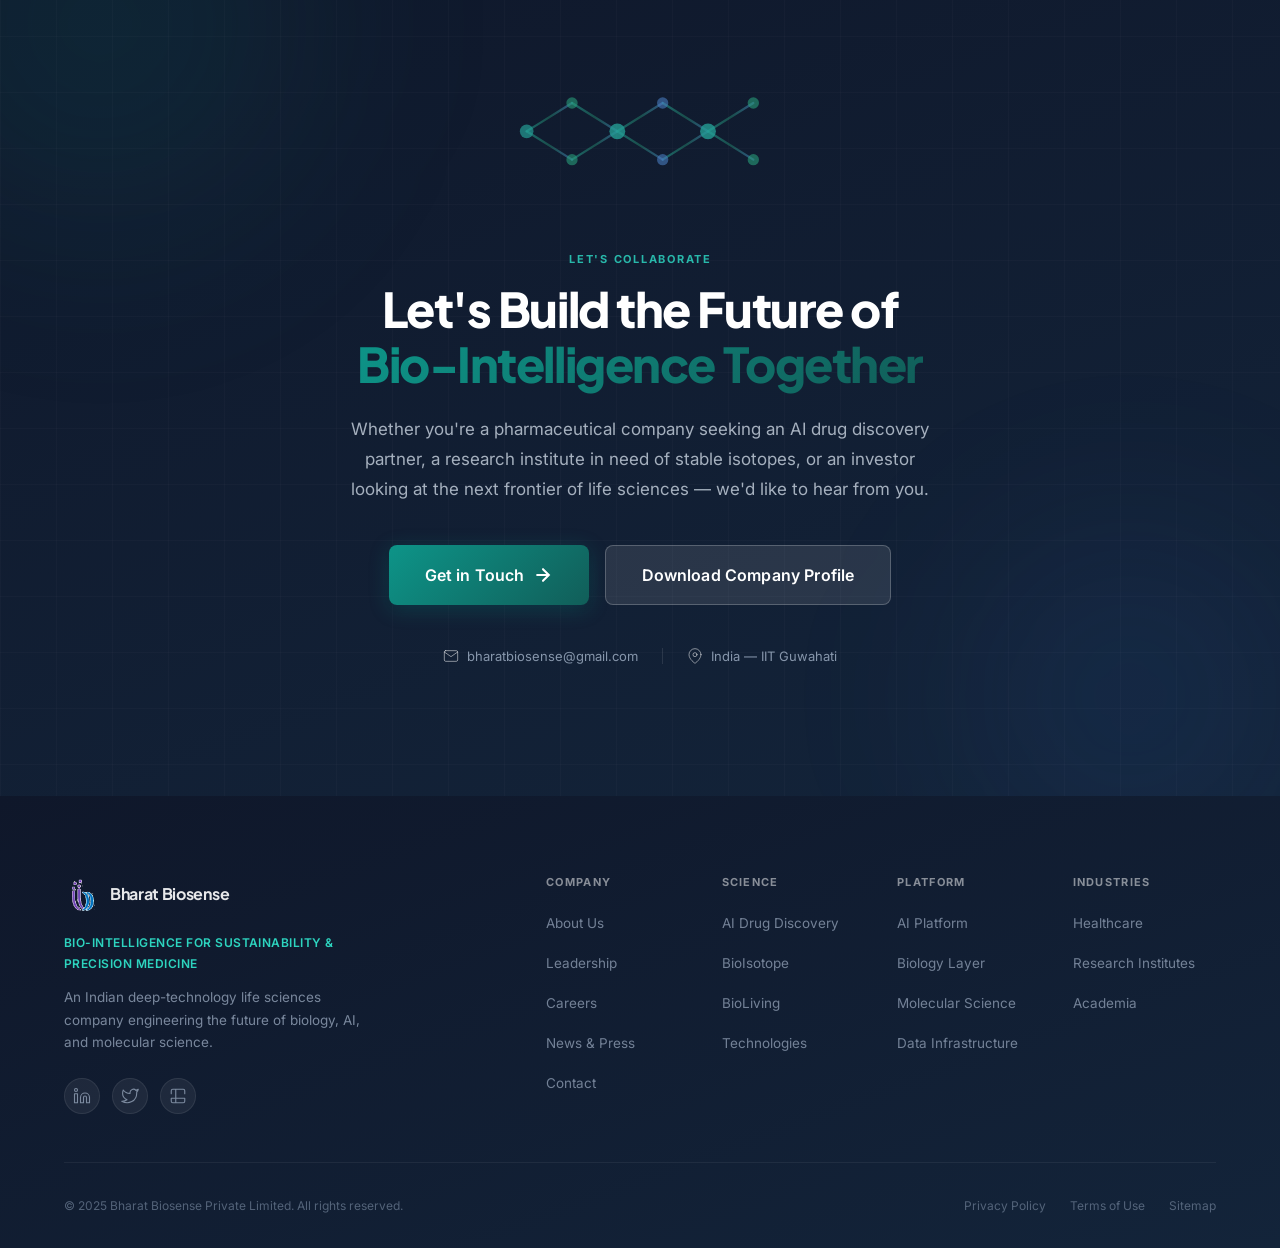
==== commit f8e9c3e6: "Update contact email address" ====
--- a/index.html
+++ b/index.html
@@ -1137,7 +1137,7 @@
           </p>
 
           <div class="cta-actions reveal-up" style="--delay:240ms">
-            <a href="mailto:info@bharatbiosense.com" class="btn btn-primary btn-xl" id="cta-contact-btn">
+            <a href="mailto:bharatbiosense@gmail.com" class="btn btn-primary btn-xl" id="cta-contact-btn">
               Get in Touch
               <svg aria-hidden="true" width="20" height="20" viewBox="0 0 24 24" fill="none" stroke="currentColor" stroke-width="2.5" stroke-linecap="round" class="btn-icon-trail"><path d="M5 12h14M12 5l7 7-7 7"/></svg>
             </a>
@@ -1150,7 +1150,7 @@
           <div class="cta-contact-strip reveal-up" style="--delay:320ms">
             <div class="cta-contact-item">
               <svg aria-hidden="true" width="16" height="16" viewBox="0 0 24 24" fill="none" stroke="rgba(255,255,255,0.5)" stroke-width="1.5" stroke-linecap="round" stroke-linejoin="round"><path d="M4 4h16c1.1 0 2 .9 2 2v12c0 1.1-.9 2-2 2H4c-1.1 0-2-.9-2-2V6c0-1.1.9-2 2-2z"/><polyline points="22,6 12,13 2,6"/></svg>
-              <span>info@bharatbiosense.com</span>
+              <span>bharatbiosense@gmail.com</span>
             </div>
             <div class="cta-contact-divider" aria-hidden="true"></div>
             <div class="cta-contact-item">
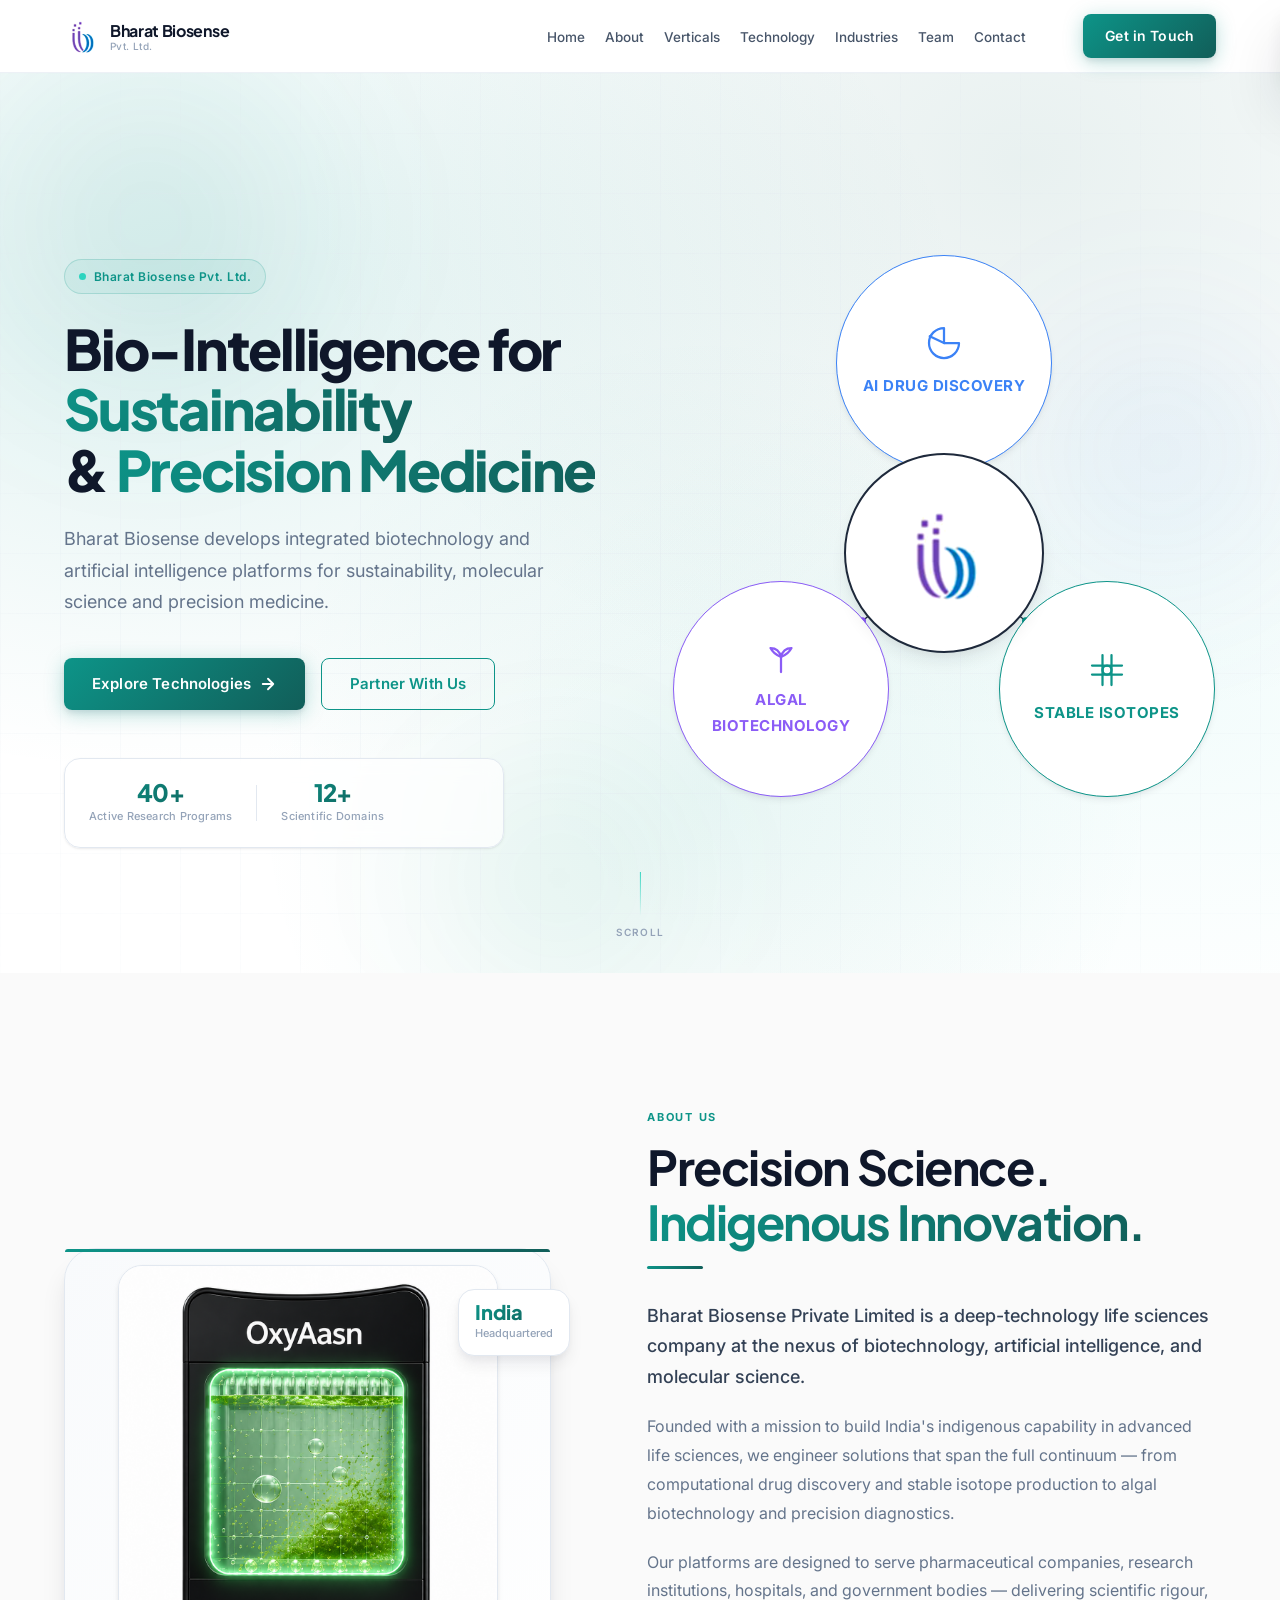
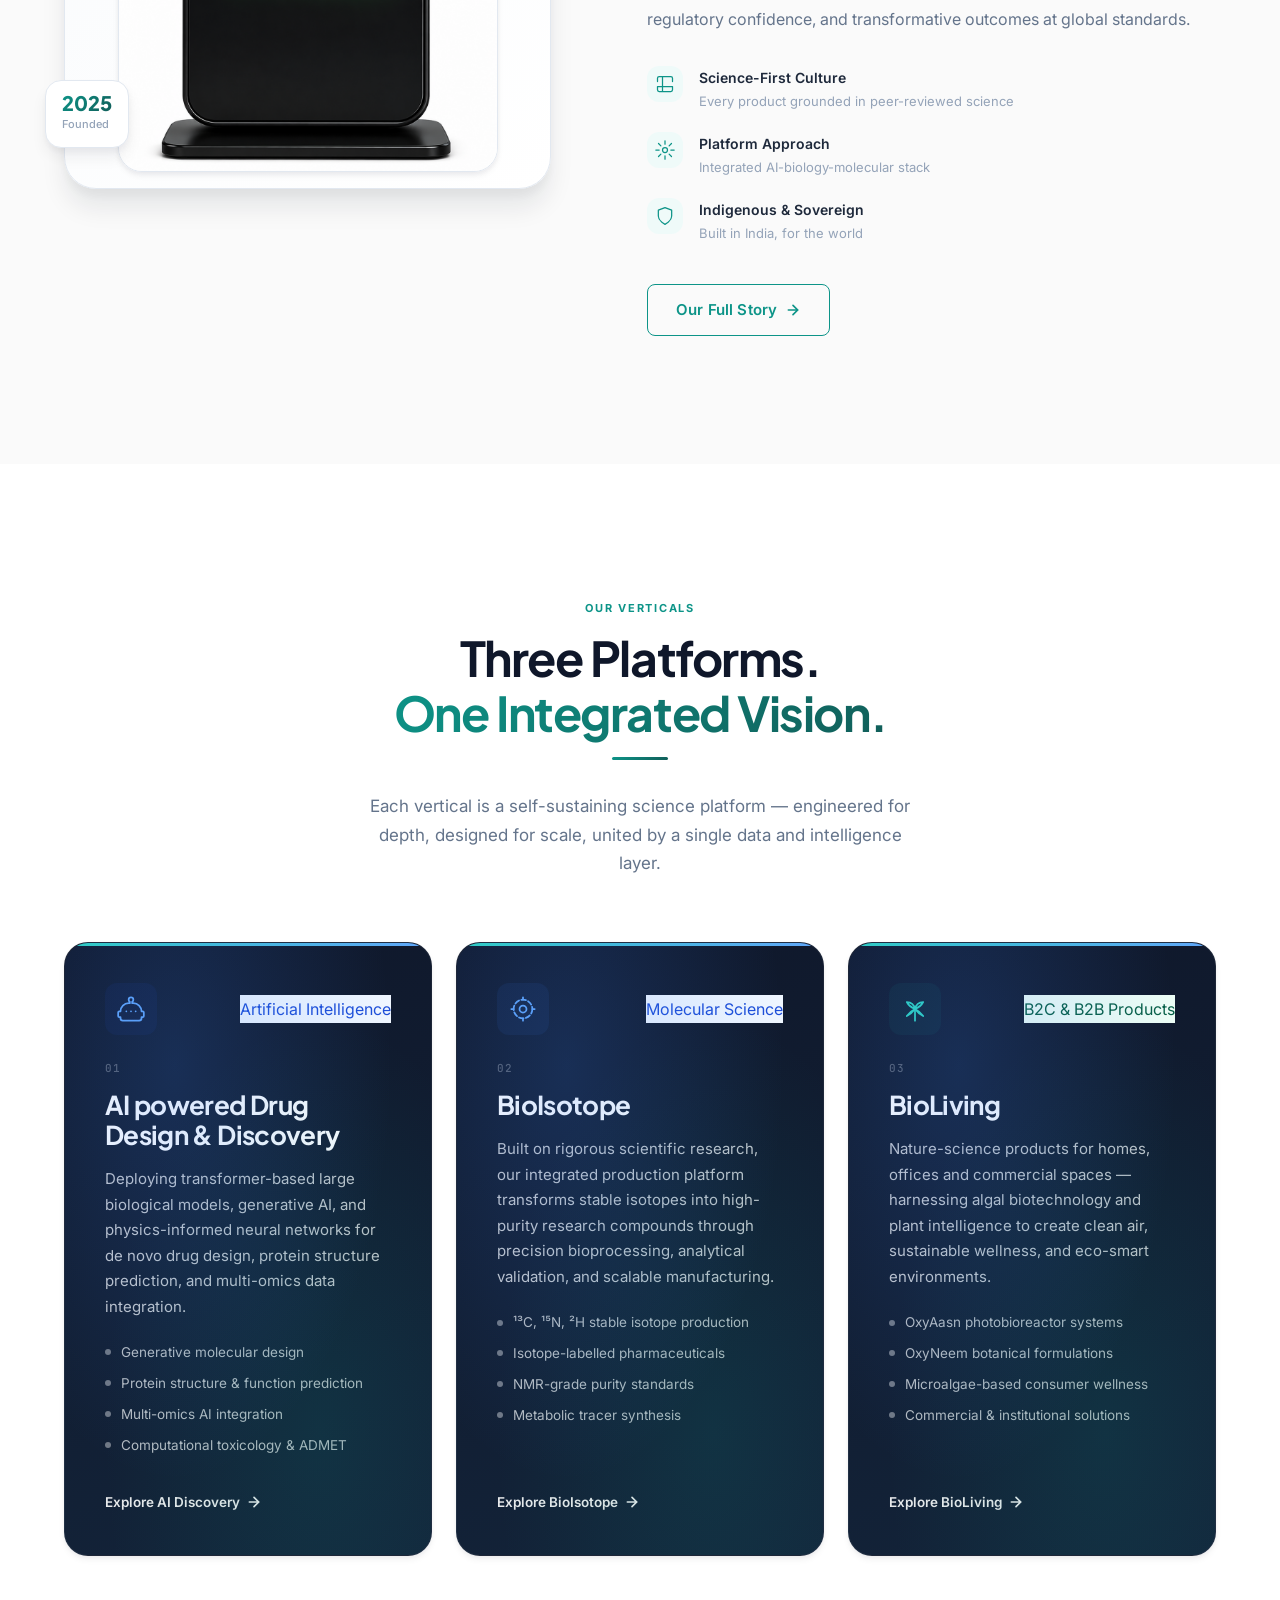
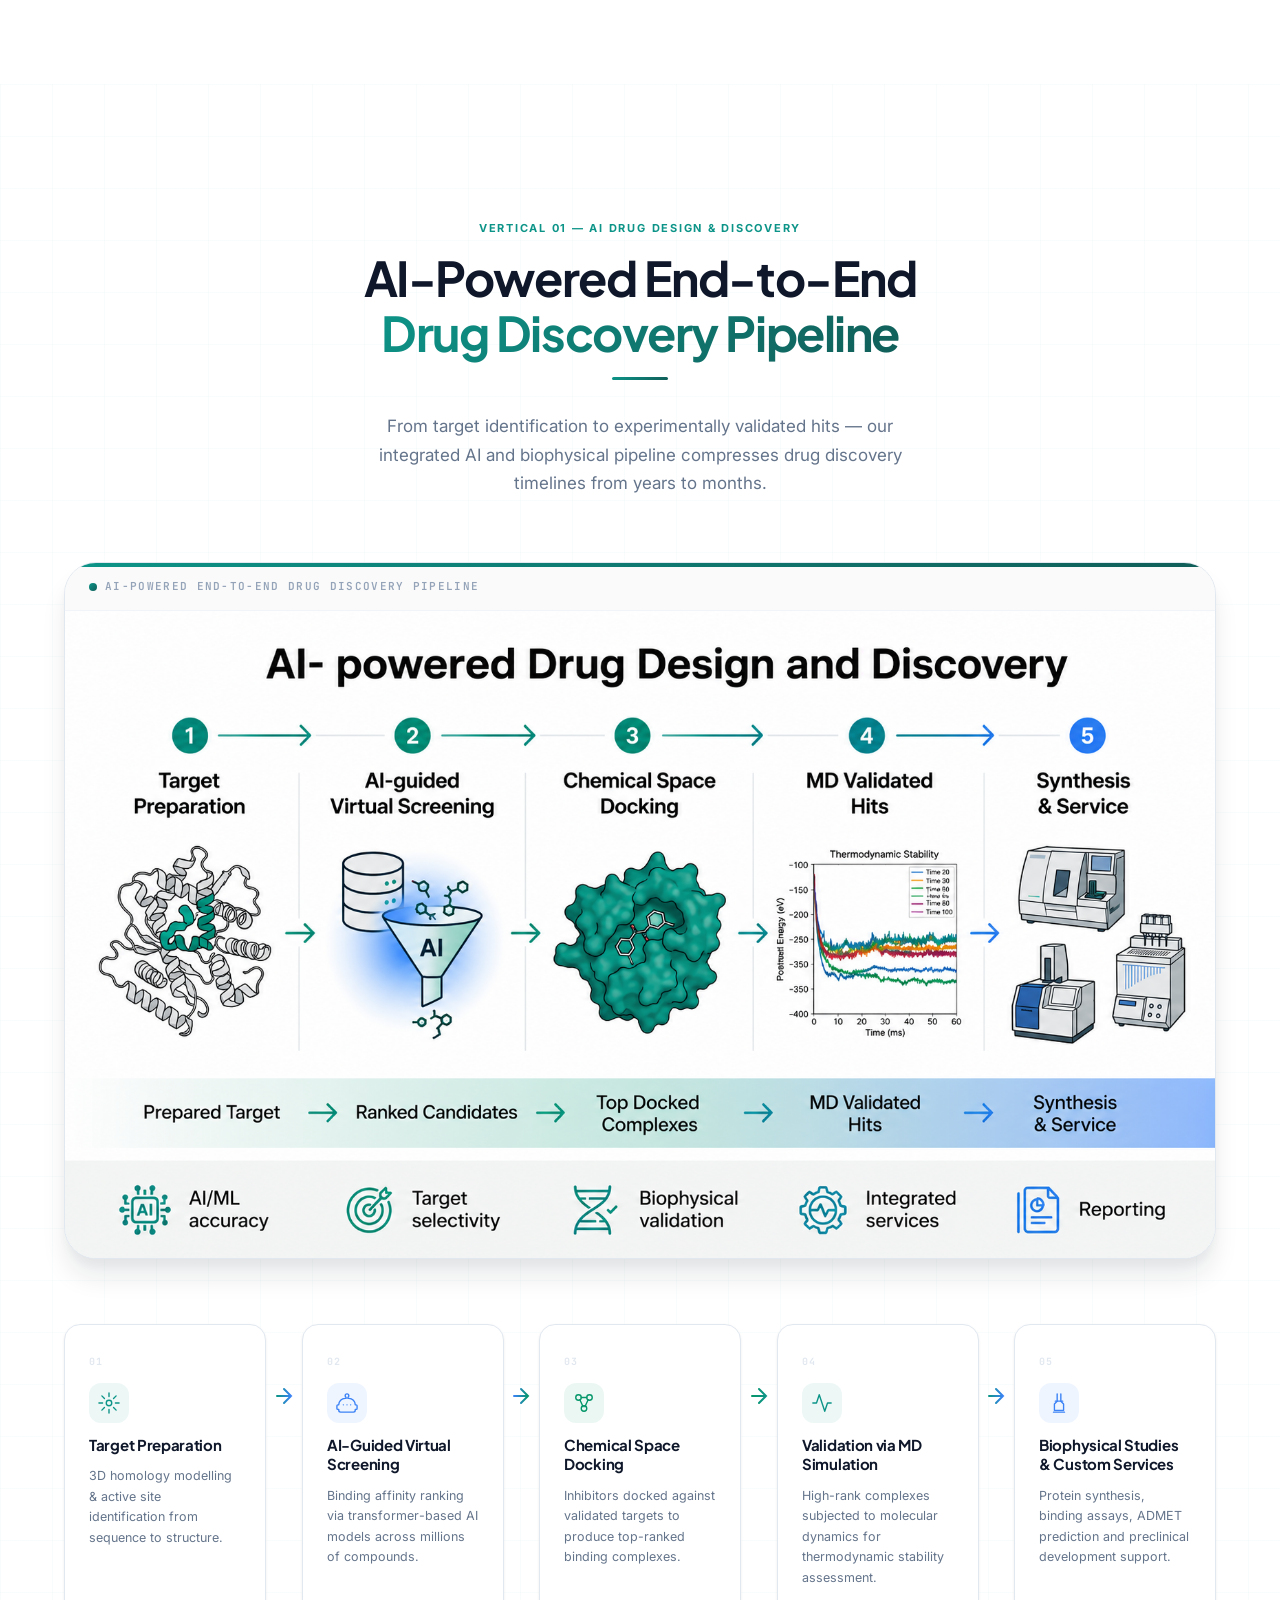
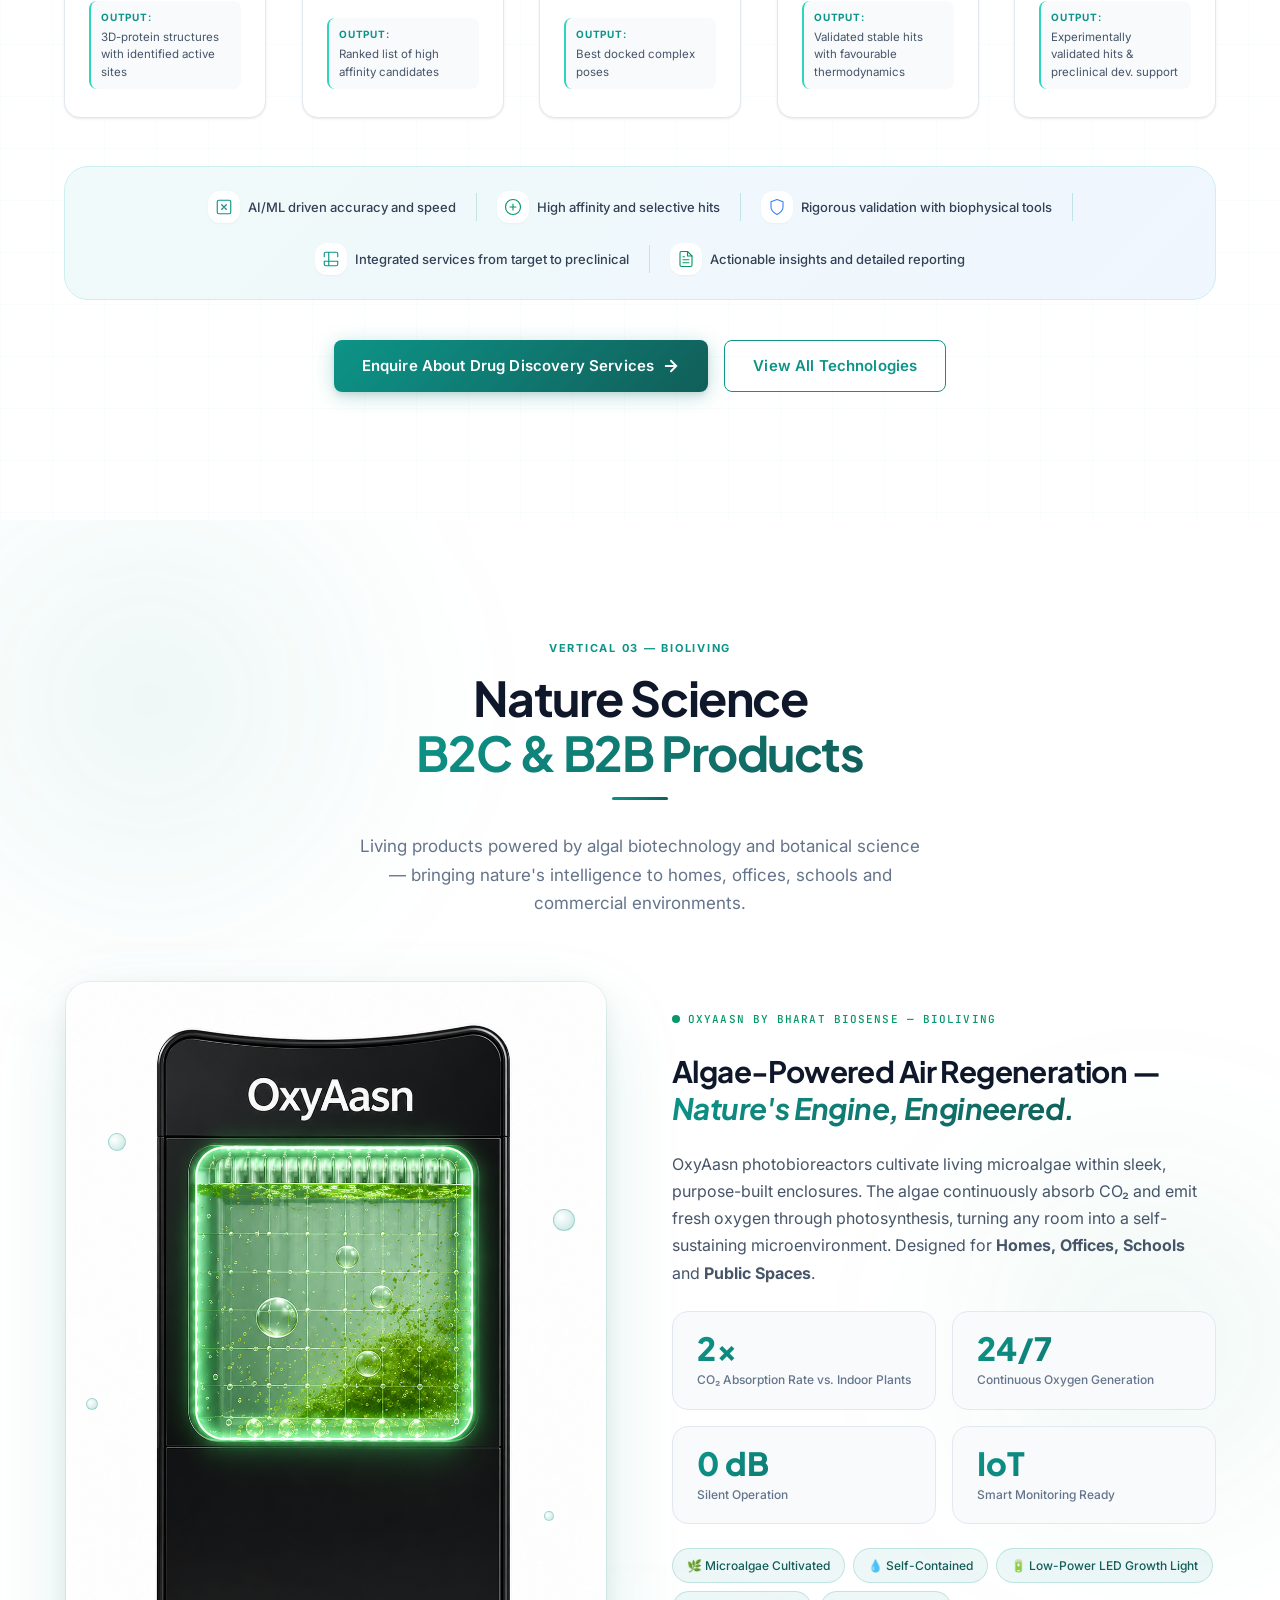
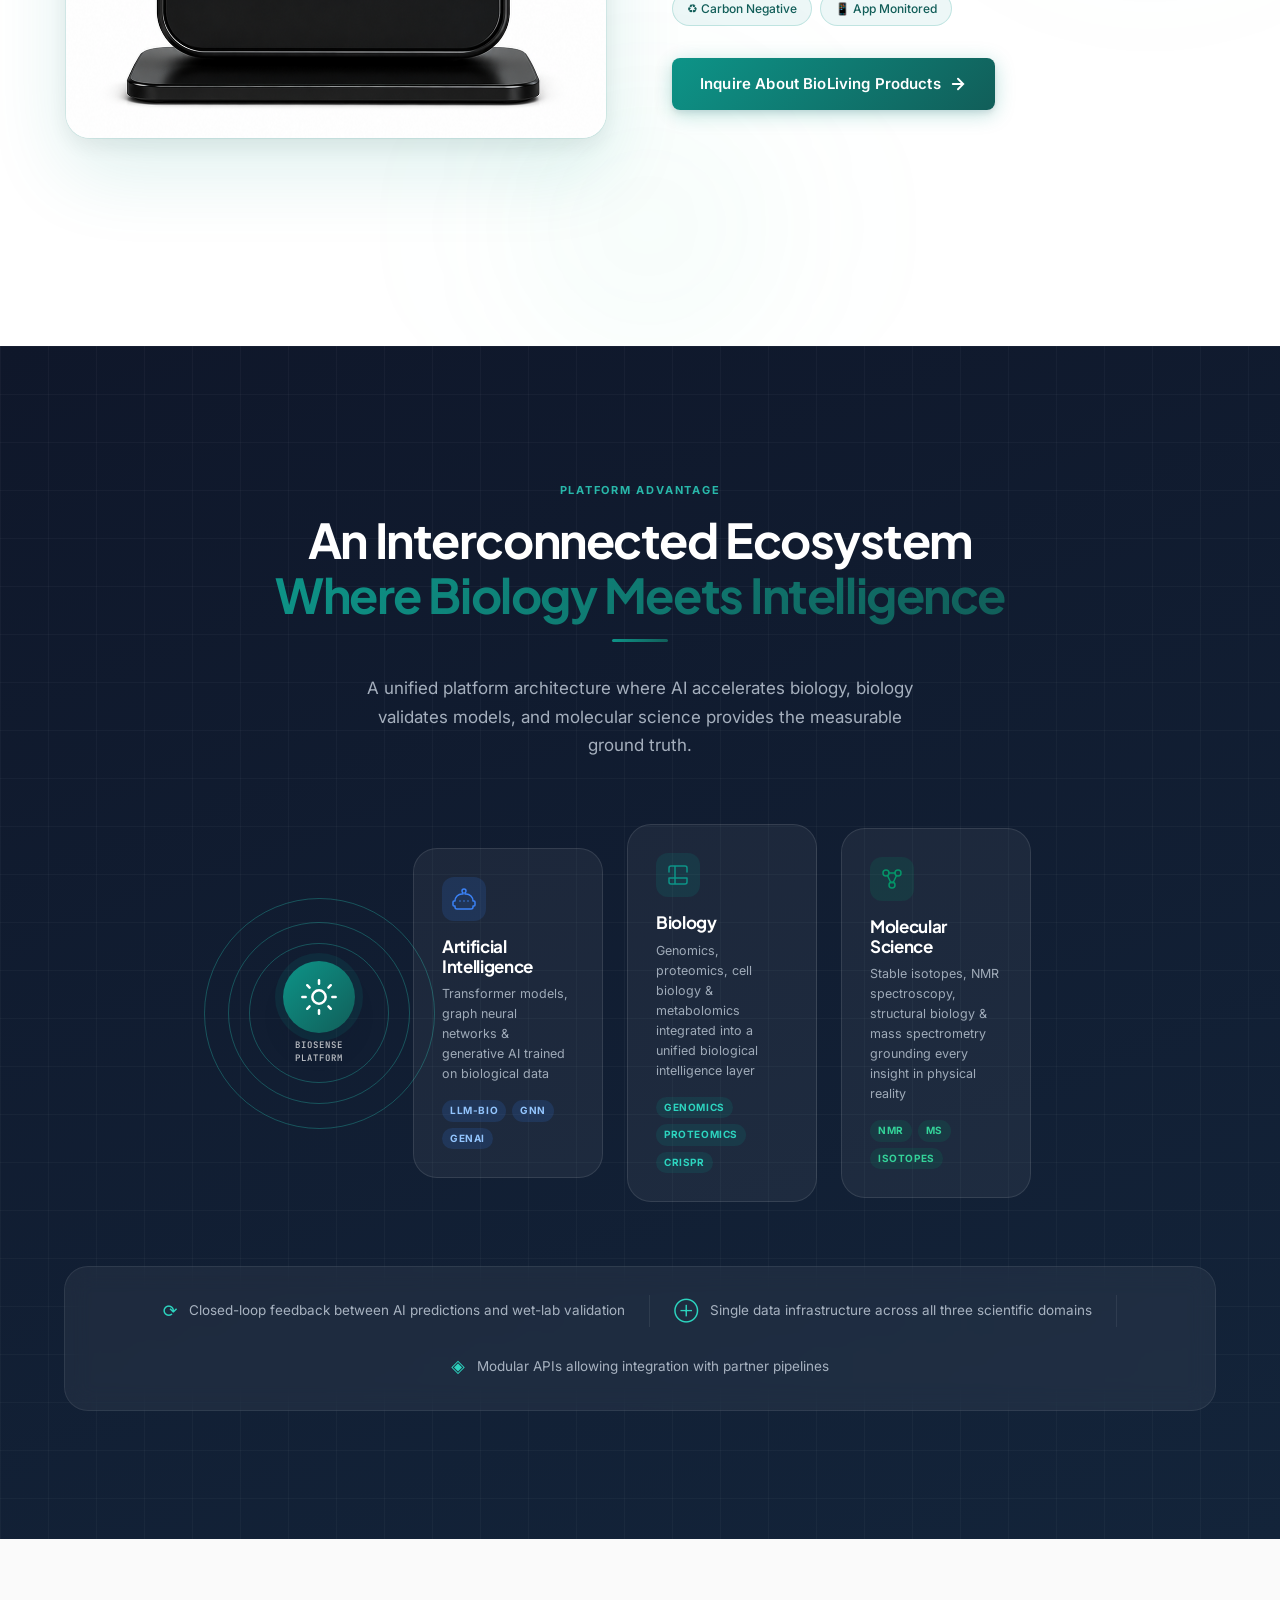
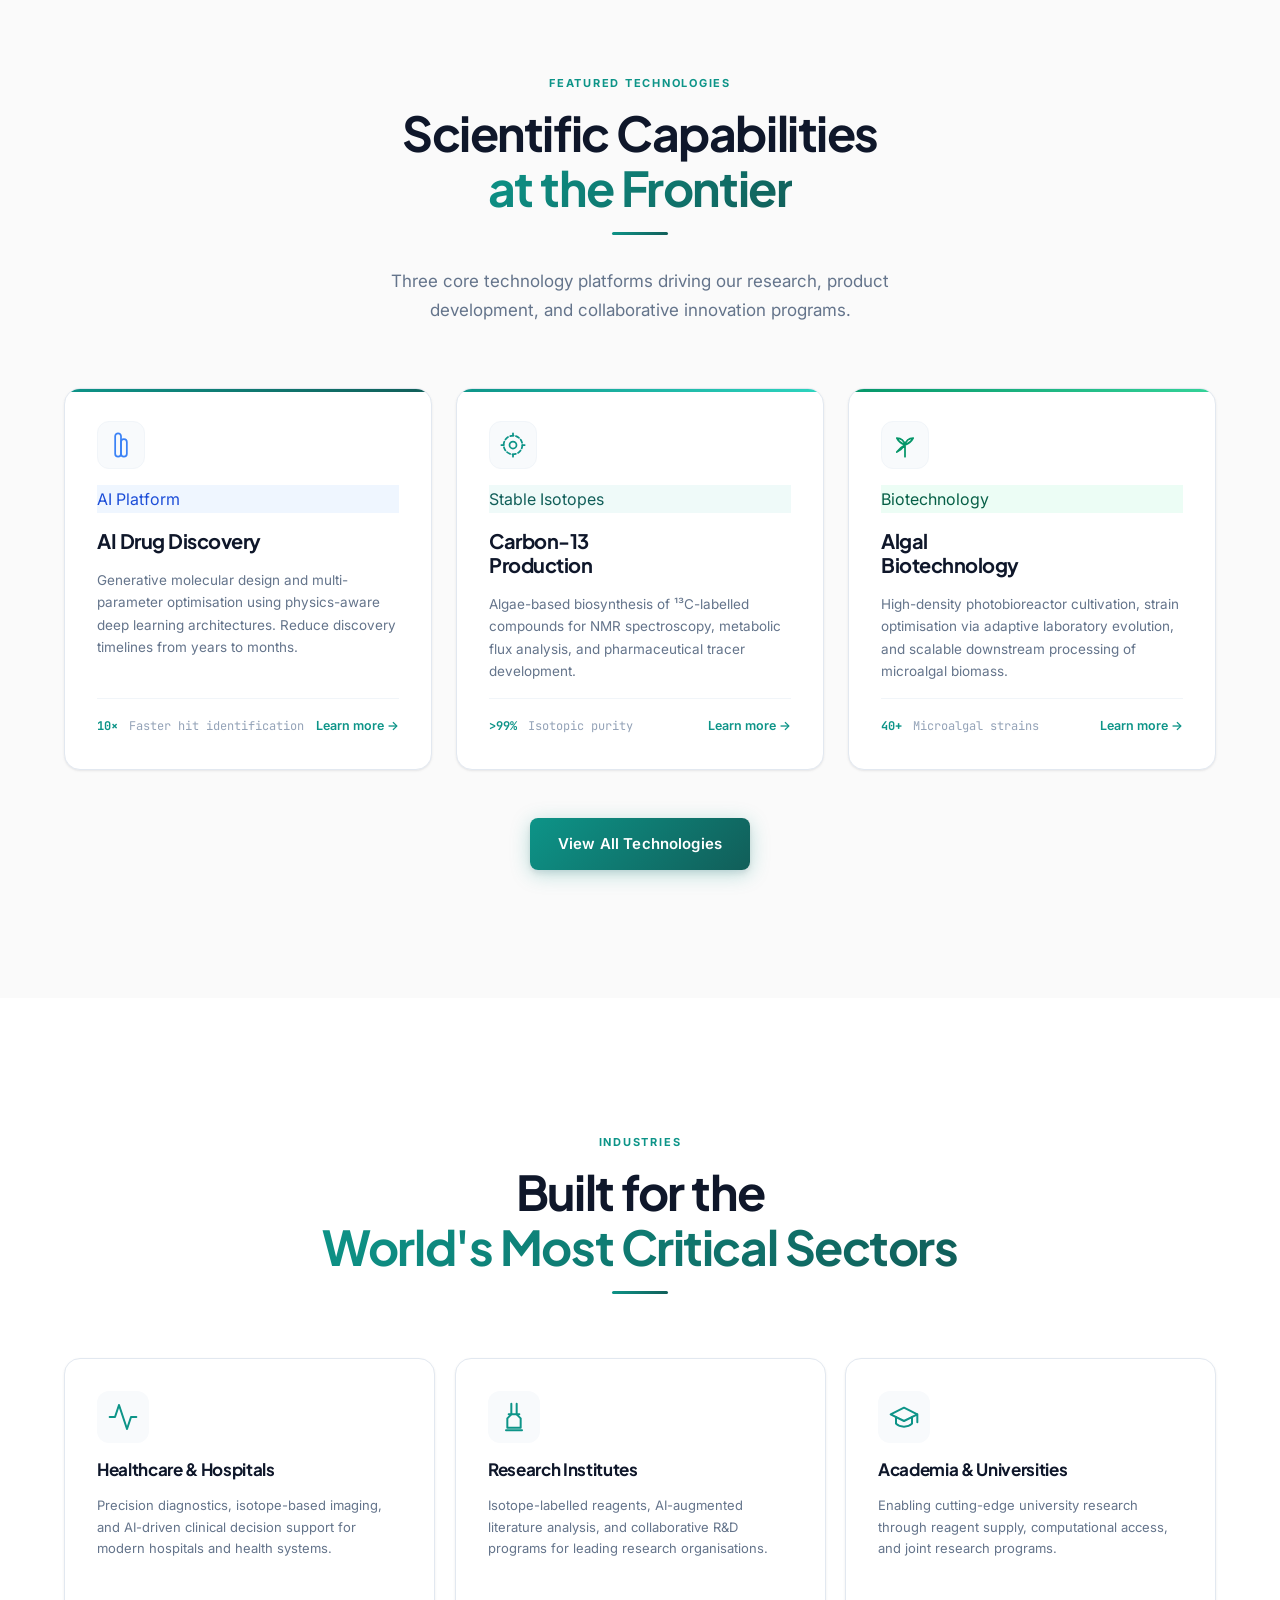
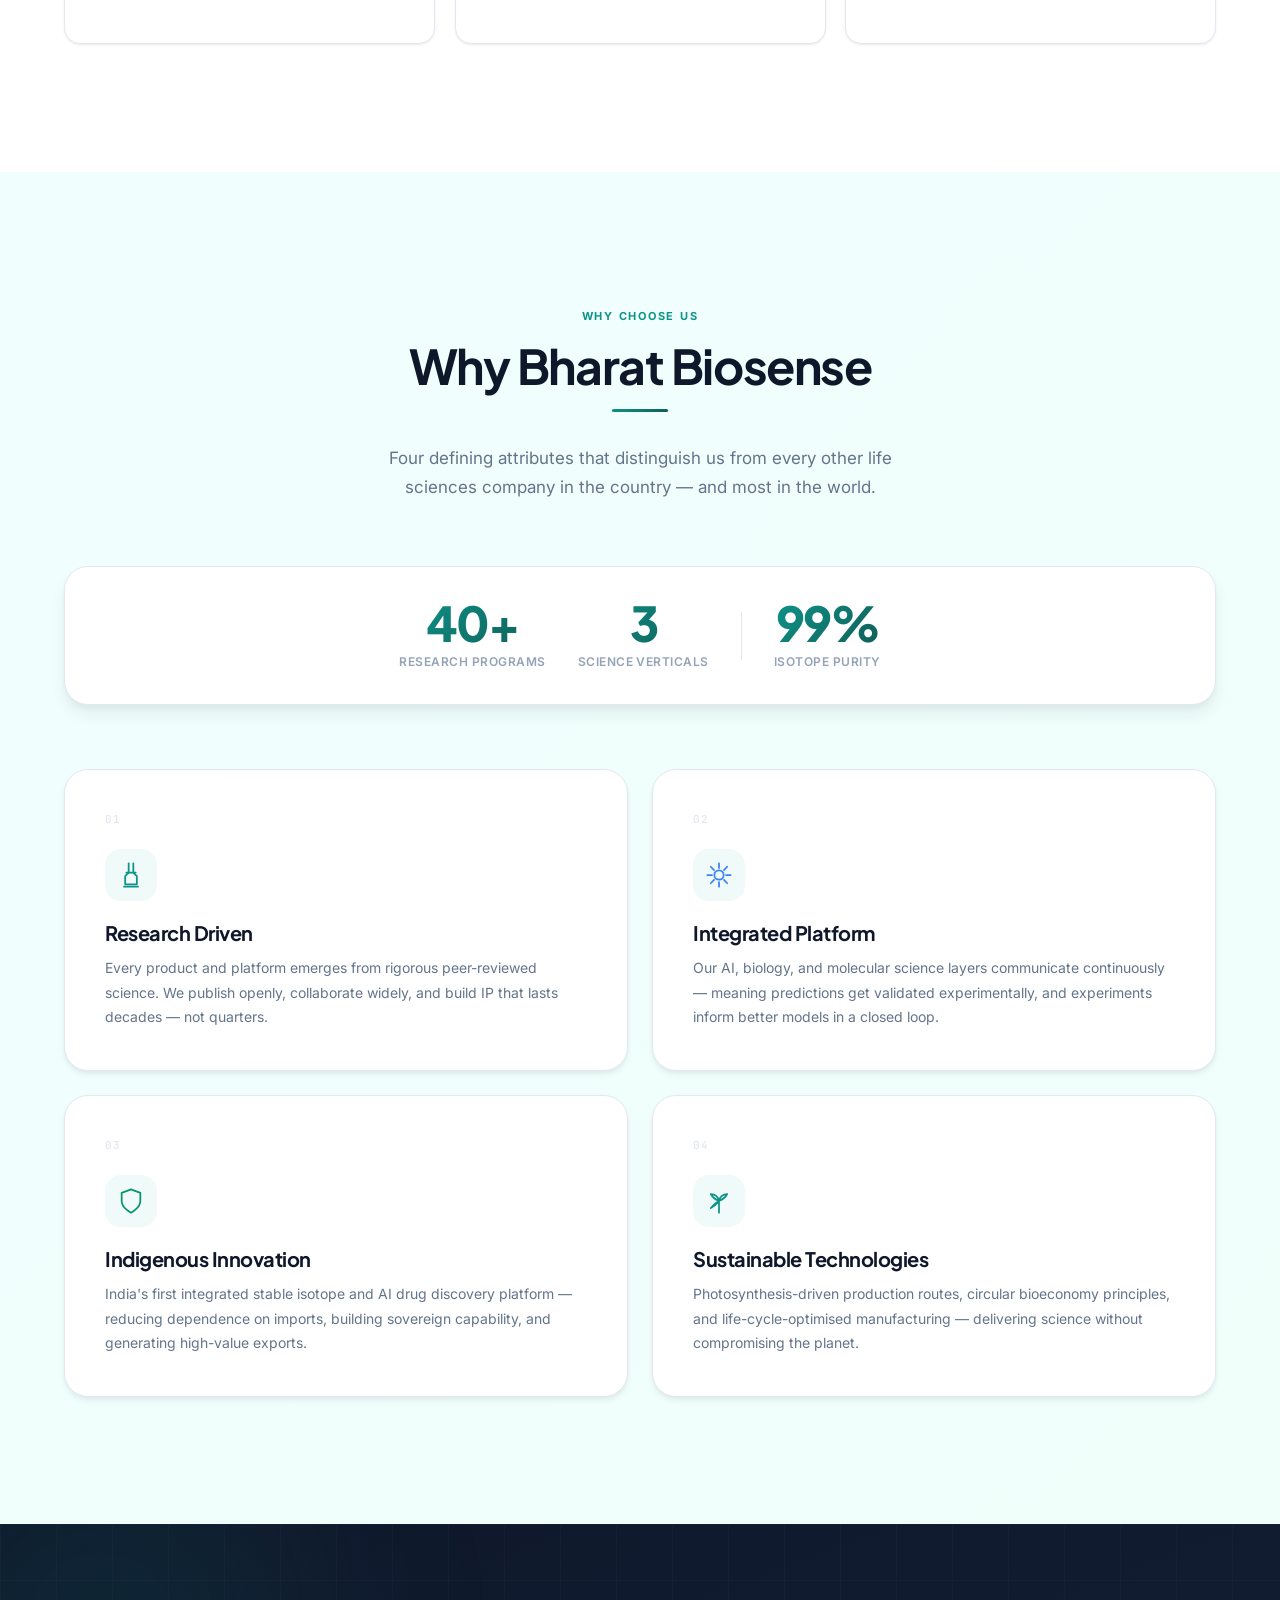
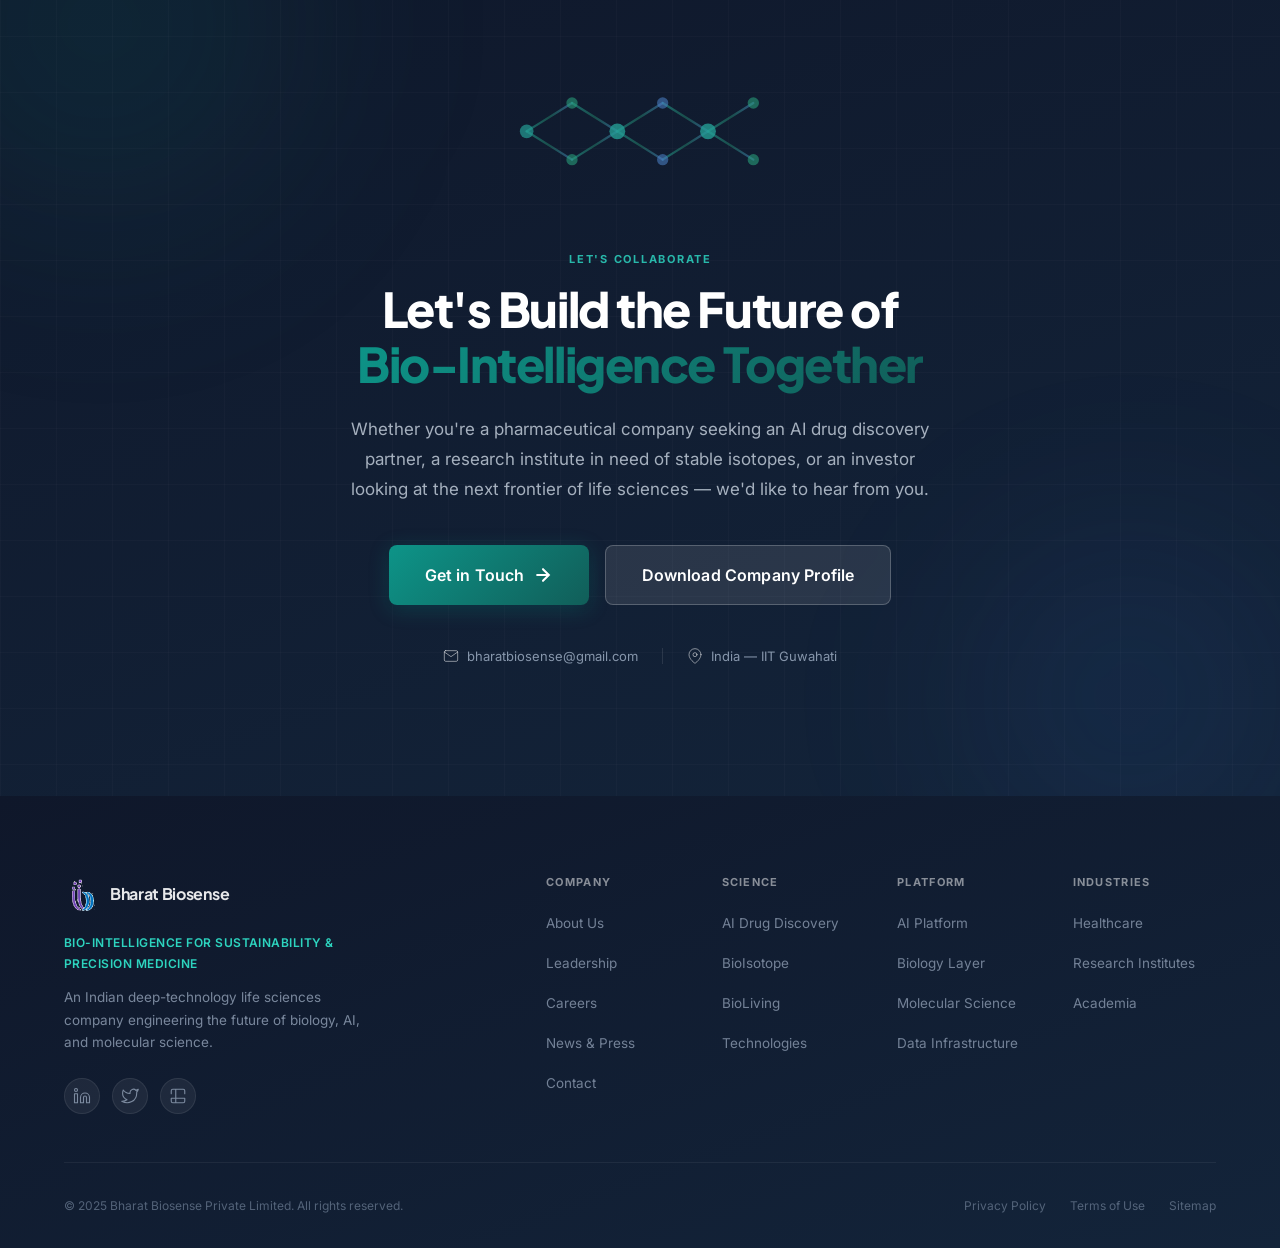
==== commit f7d4dac8: "index update" ====
--- a/index.html
+++ b/index.html
@@ -377,7 +377,7 @@
               <div class="vertical-tag tag-blue">Artificial Intelligence</div>
             </div>
             <div class="vertical-number vertical-number-white" aria-hidden="true">01</div>
-            <h3 class="vertical-title vertical-title-white">AI Drug Design<br/>&amp; Discovery</h3>
+            <h3 class="vertical-title vertical-title-white">AI powered Drug Design &amp; Discovery</h3>
             <p class="vertical-desc vertical-desc-white">Deploying transformer-based large biological models, generative AI, and physics-informed neural networks for de novo drug design, protein structure prediction, and multi-omics data integration.</p>
             <ul class="vertical-features vertical-features-white" aria-label="AI Drug Discovery features">
               <li>Generative molecular design</li>
